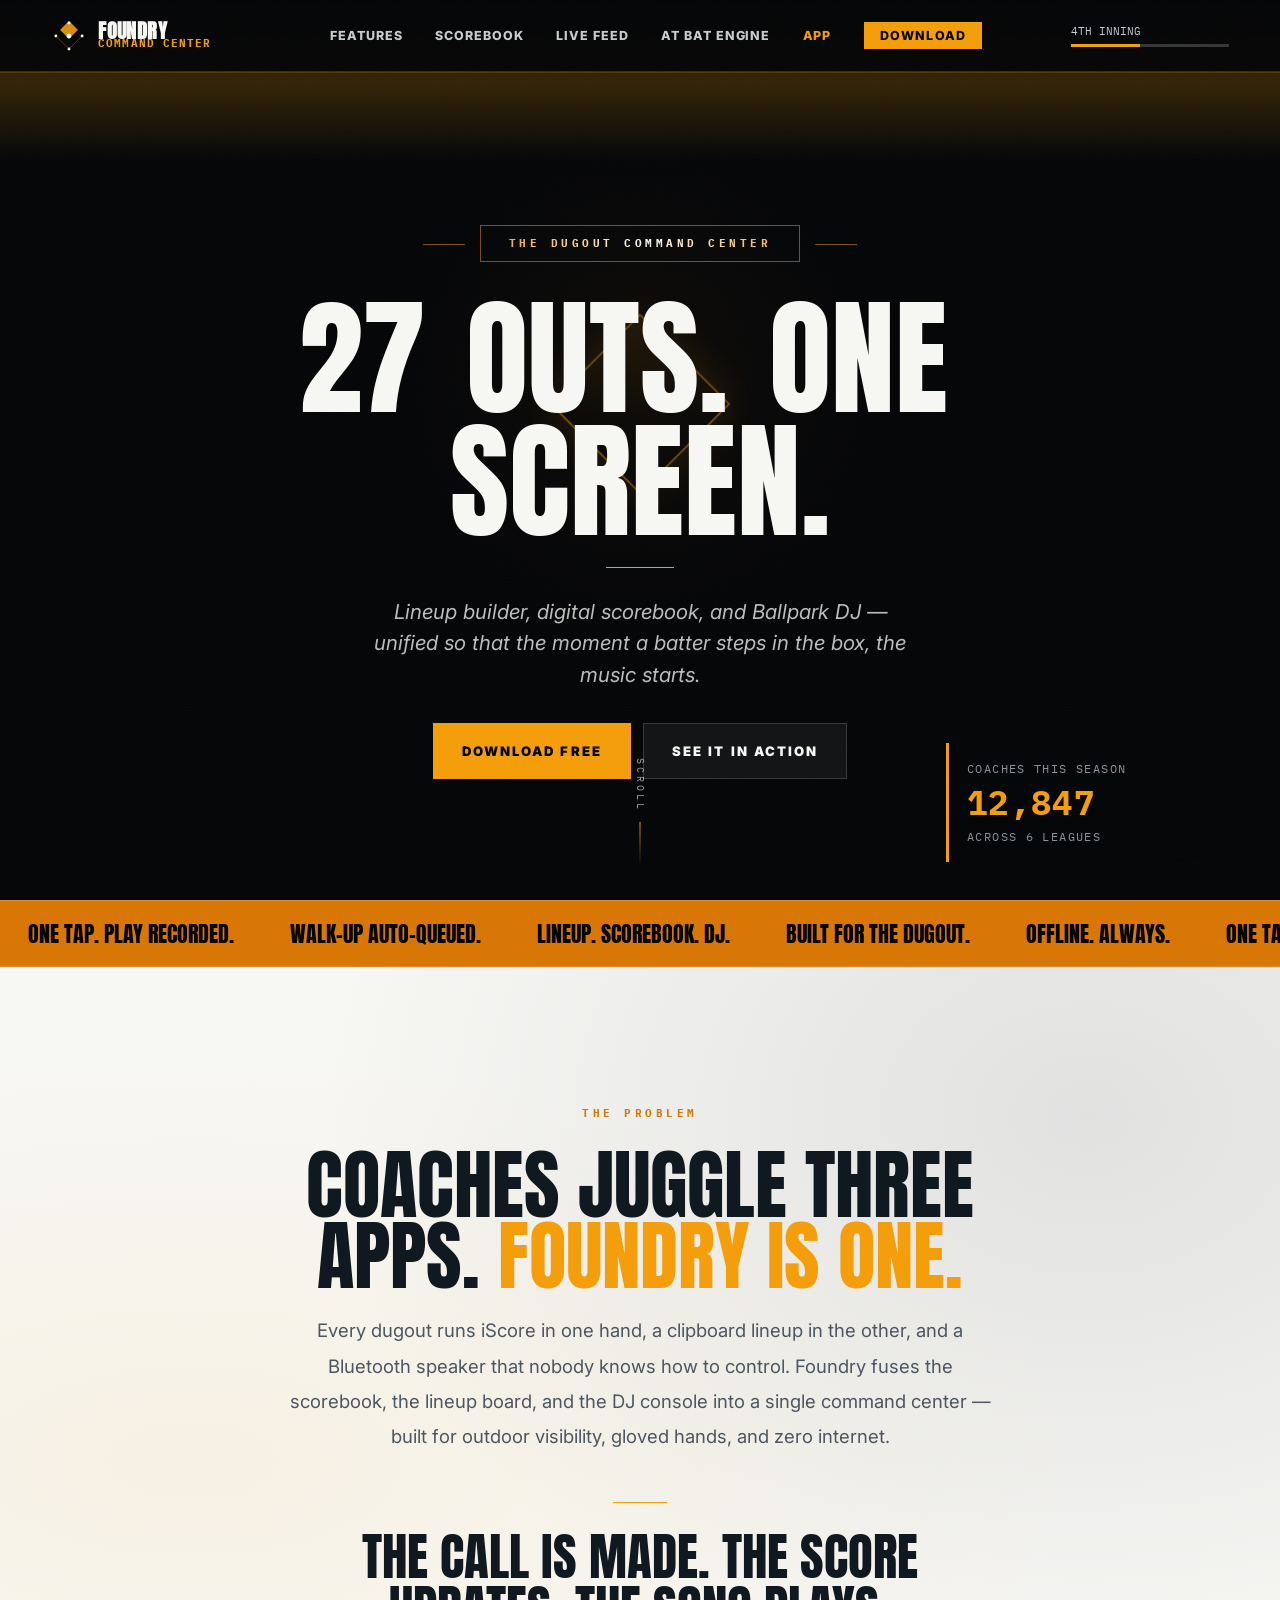
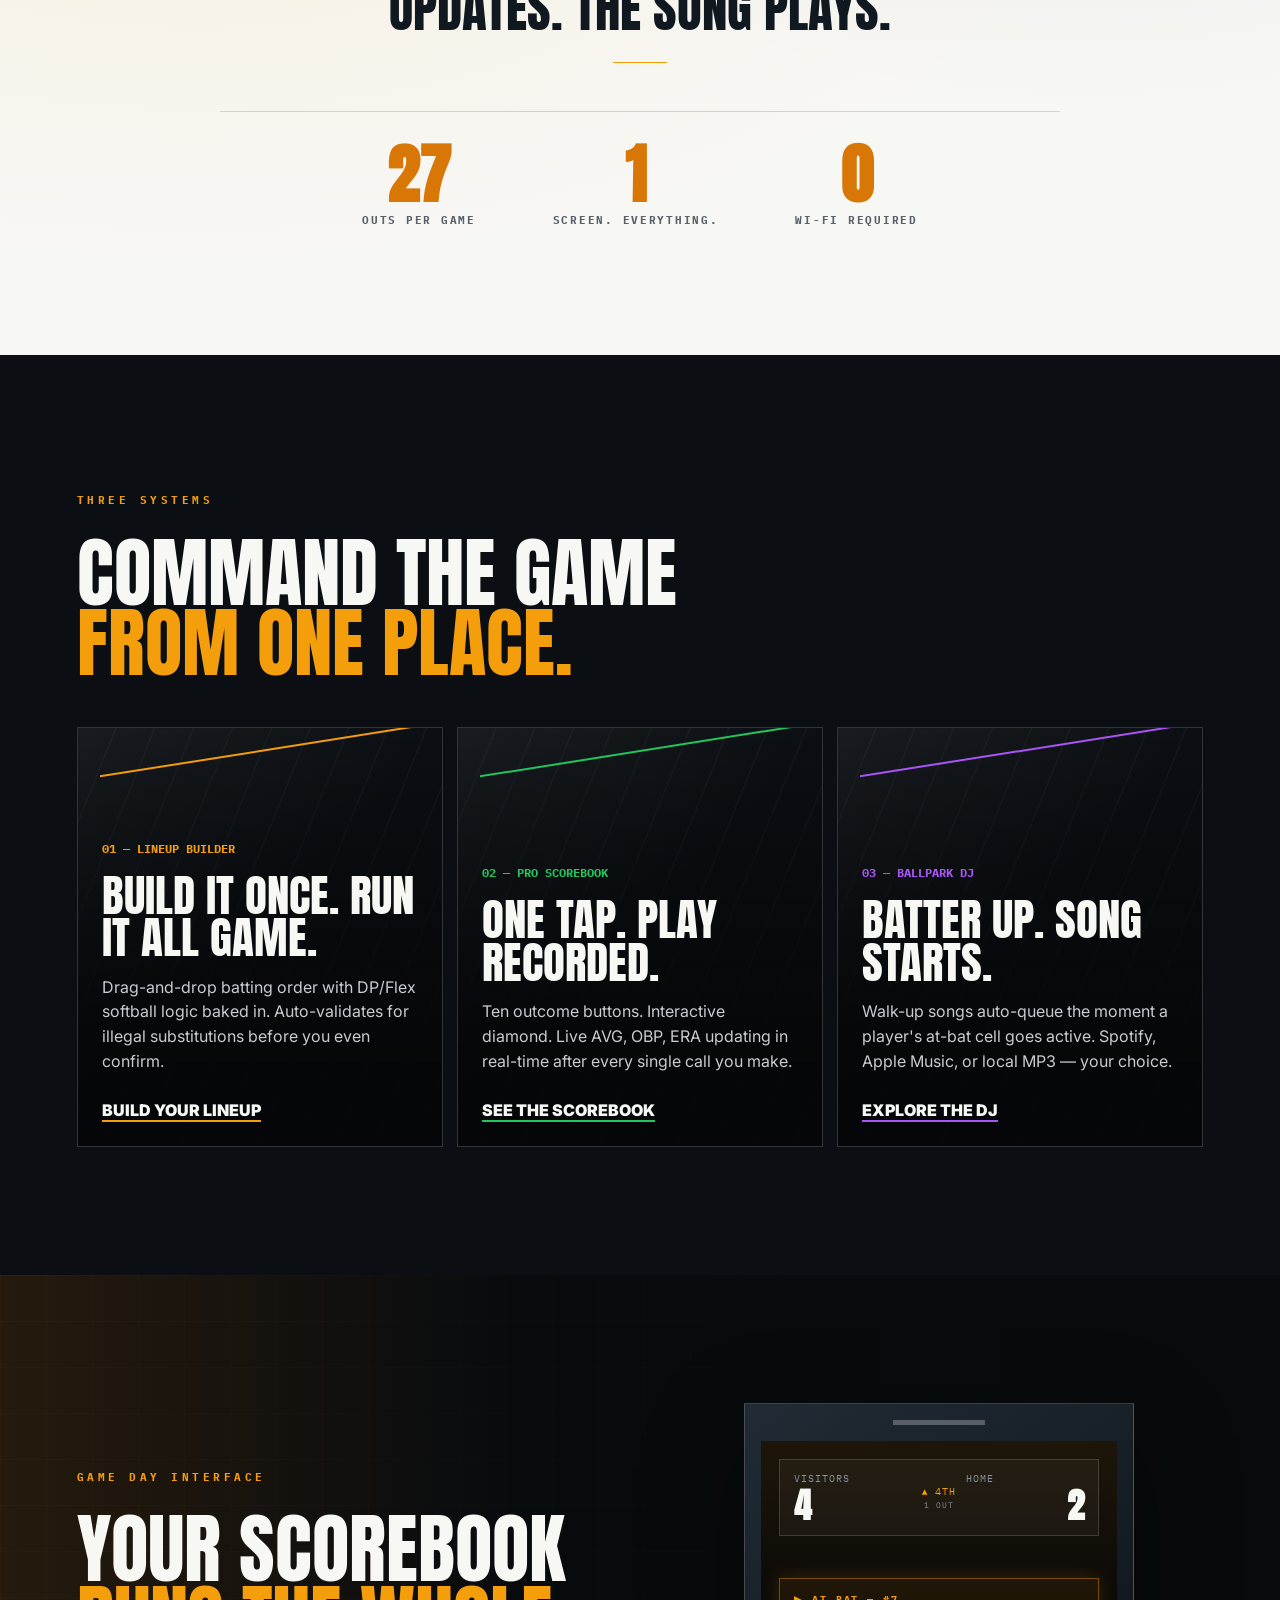
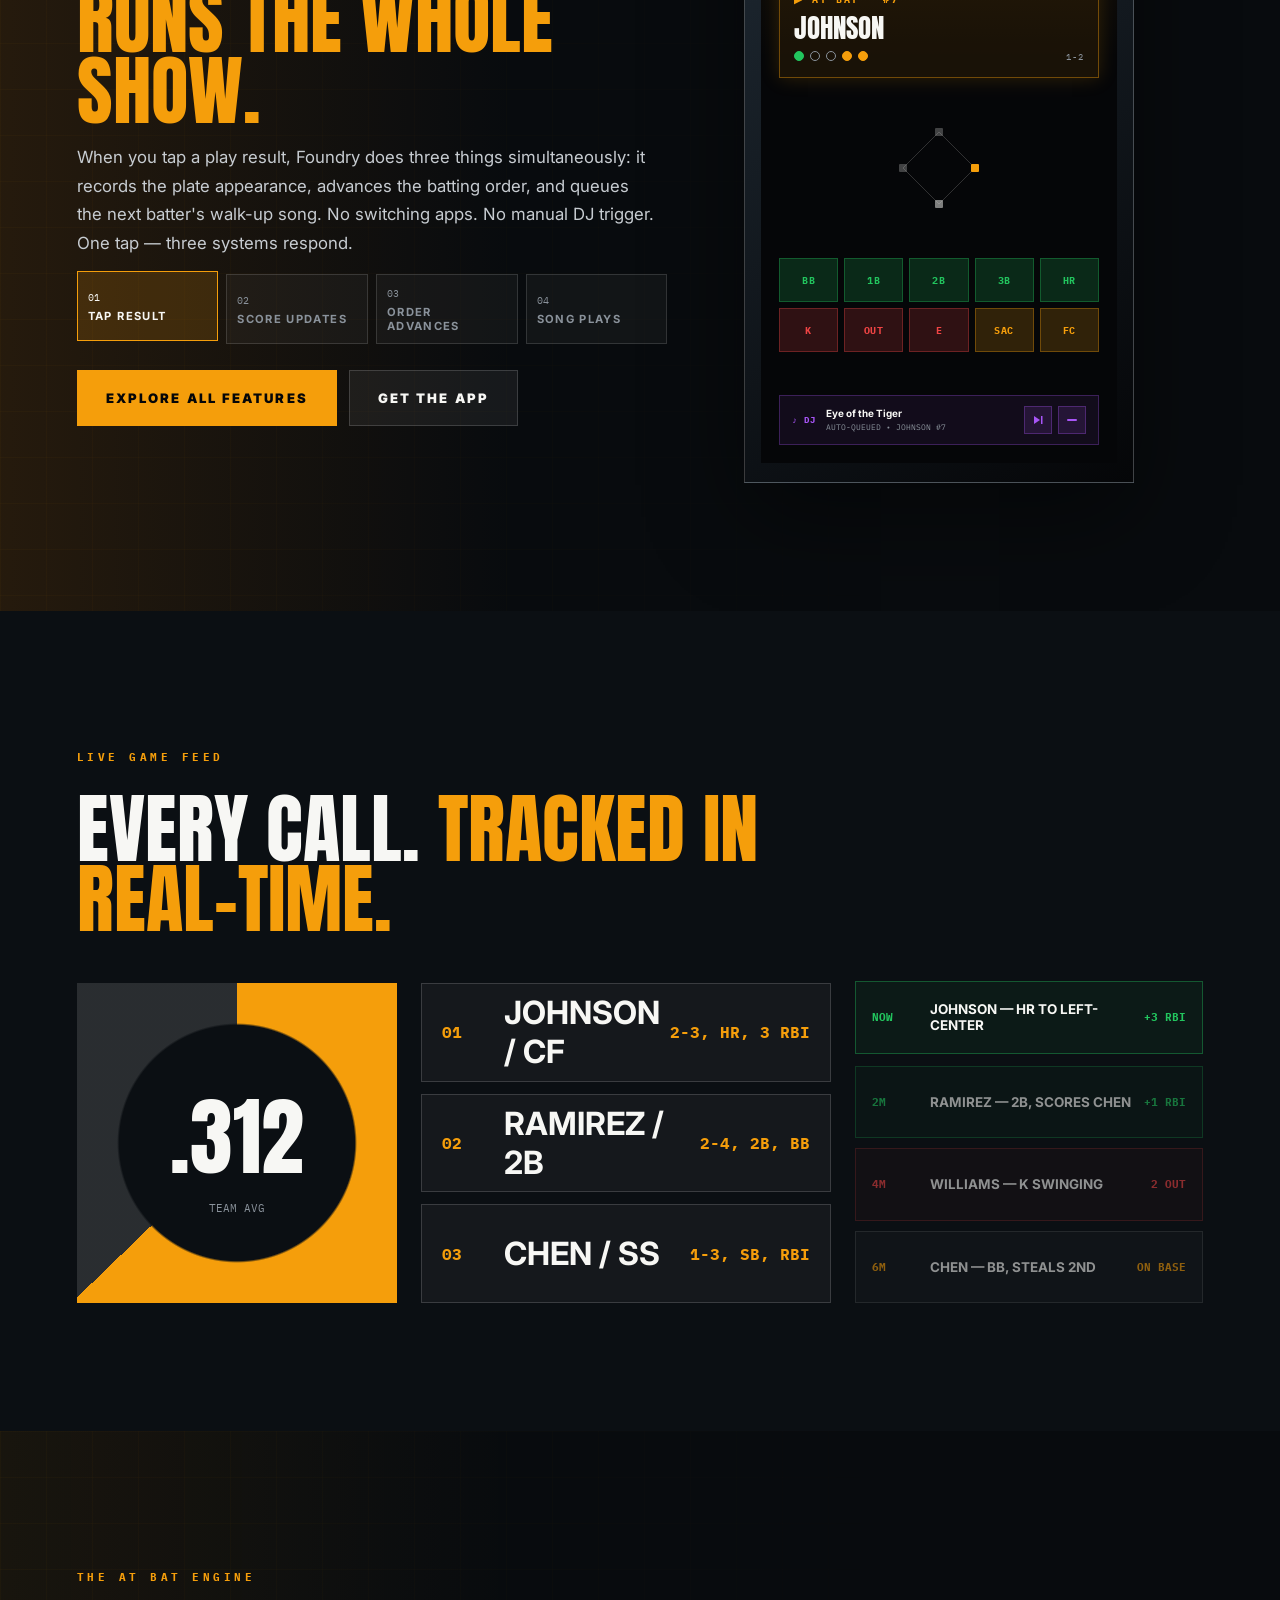
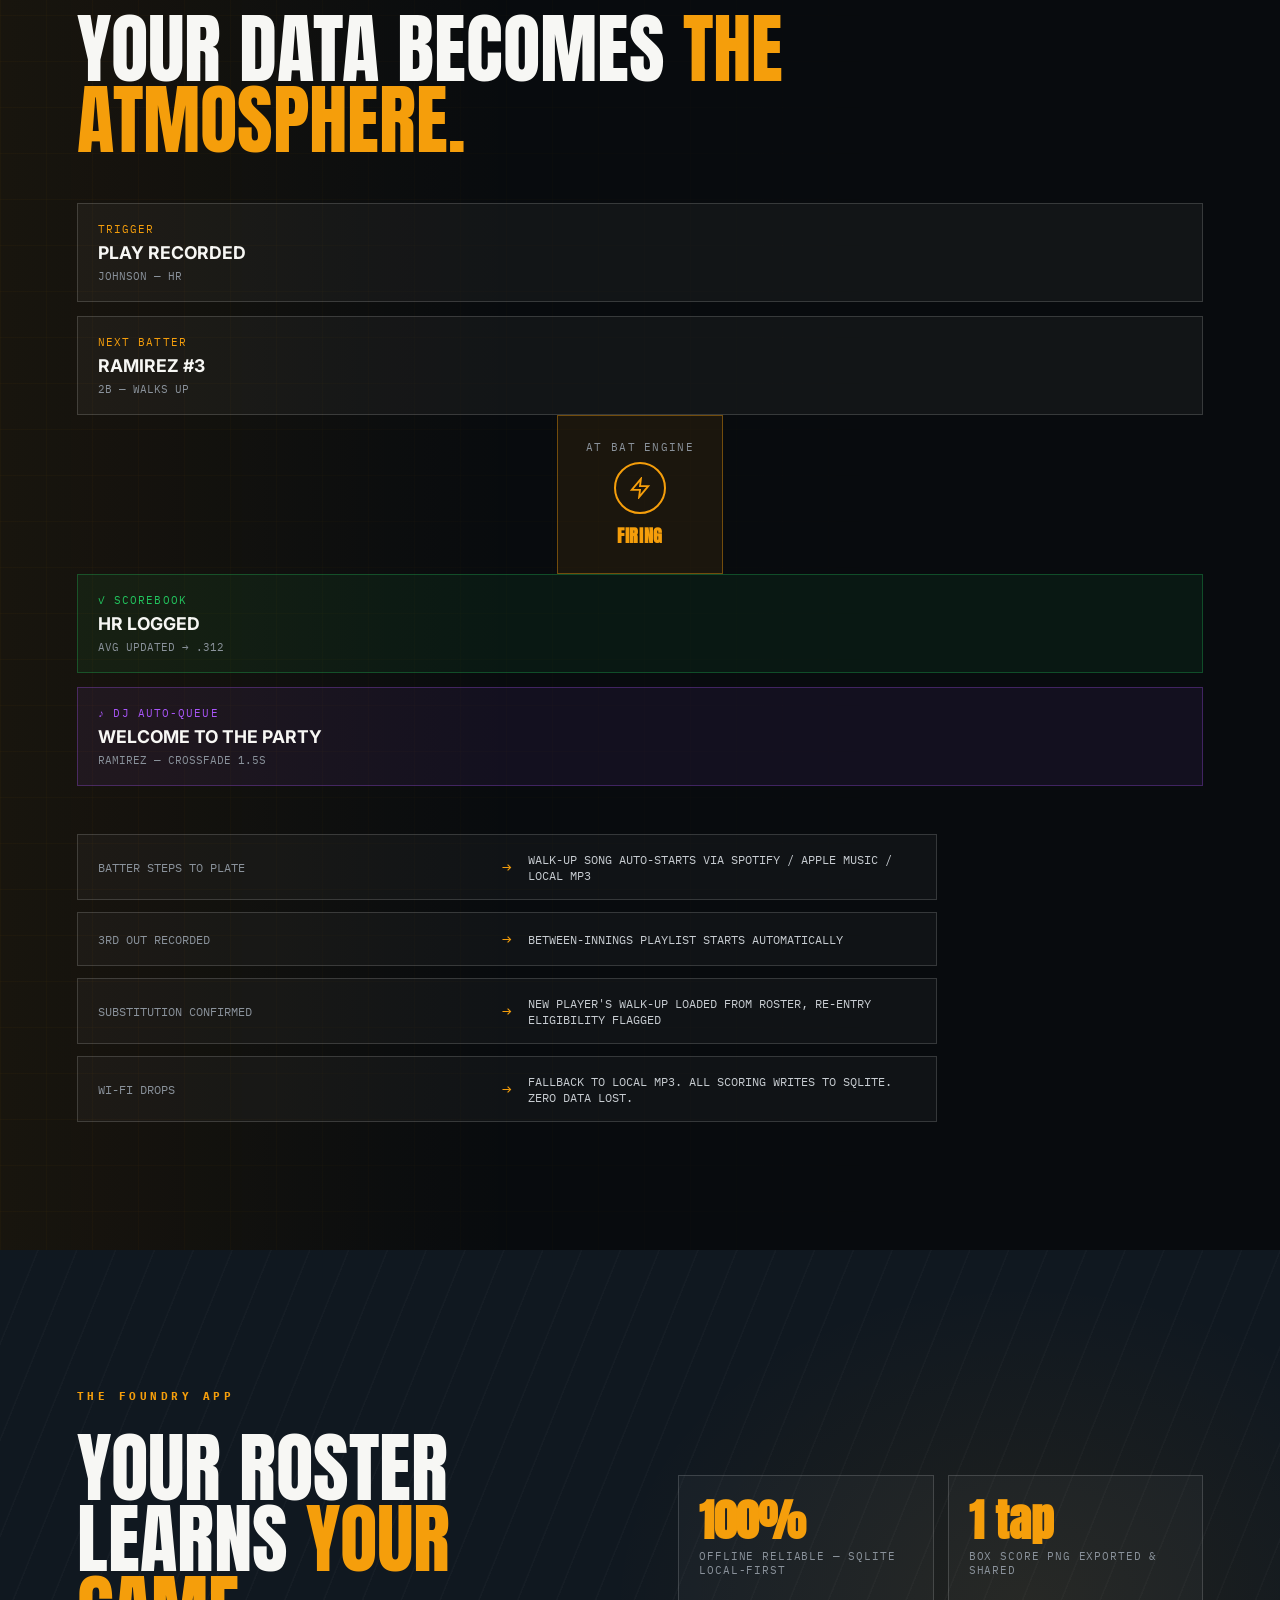
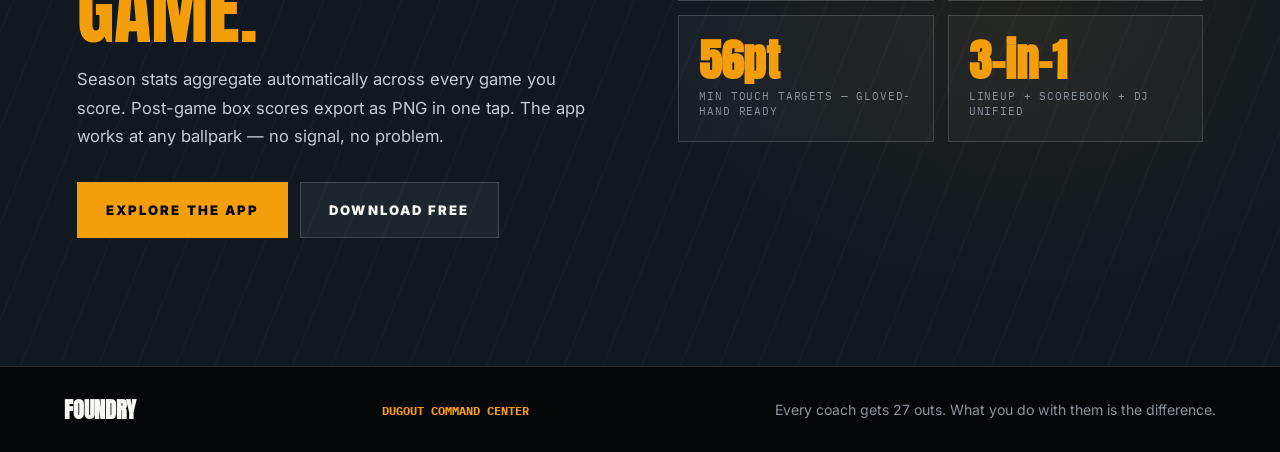
==== index.html @ b7ae8b9a "Fix batting order walk-up intros" ====
<!doctype html>
<html lang="en">
  <head>
    <meta charset="UTF-8" />
    <meta name="viewport" content="width=device-width, initial-scale=1.0" />
    <meta name="theme-color" content="#050608" />
    <meta name="description" content="Foundry — the all-in-one dugout command center for baseball and softball. Lineup builder, digital scorebook, and Ballpark DJ in a single unified app." />
    <title>Foundry — The Dugout Command Center</title>
    <link rel="preconnect" href="https://fonts.googleapis.com" />
    <link rel="preconnect" href="https://fonts.gstatic.com" crossorigin />
    <link
      href="https://fonts.googleapis.com/css2?family=Anton&family=IBM+Plex+Mono:wght@400;500;700&family=Inter:wght@400;500;600;700;800&display=swap"
      rel="stylesheet"
    />
    <link rel="stylesheet" href="styles.css" />
  </head>
  <body>

    <header class="site-header" id="siteHeader">
      <a class="brand" href="#top" aria-label="Foundry home">
        <span class="brand-mark" aria-hidden="true">
          <!-- Baseball diamond logo mark -->
          <svg viewBox="0 0 44 44" fill="none" xmlns="http://www.w3.org/2000/svg" aria-hidden="true">
            <rect x="22" y="4"  width="15" height="15" rx="1" transform="rotate(45 22 4)"  fill="#f59e0b" opacity="0.9"/>
            <rect x="22" y="4"  width="15" height="15" rx="1" transform="rotate(45 22 4)"  fill="none" stroke="#f59e0b" stroke-width="1" opacity="0.4"/>
            <circle cx="22" cy="22" r="3" fill="#f7f7f4"/>
            <!-- Base dots -->
            <circle cx="22" cy="6"  r="1.8" fill="#f7f7f4"/>
            <circle cx="38" cy="22" r="1.8" fill="#f7f7f4"/>
            <circle cx="22" cy="38" r="1.8" fill="#f7f7f4"/>
            <circle cx="6"  cy="22" r="1.8" fill="#f7f7f4"/>
            <!-- Foul lines -->
            <line x1="22" y1="38" x2="6"  y2="22" stroke="#f59e0b" stroke-width="0.8" opacity="0.5"/>
            <line x1="22" y1="38" x2="38" y2="22" stroke="#f59e0b" stroke-width="0.8" opacity="0.5"/>
          </svg>
        </span>
        <span class="brand-word">
          <strong>Foundry</strong>
          <span>Command Center</span>
        </span>
      </a>

      <nav class="main-nav" aria-label="Primary navigation">
        <a href="#pillars">Features</a>
        <a href="#command">Scorebook</a>
        <a href="#community">Live Feed</a>
        <a href="#engine">At Bat Engine</a>
        <a href="app.html" class="nav-app-link">App</a>
        <a href="app.html#download" class="nav-cta-link">Download</a>
      </nav>

      <div class="header-actions">
        <div class="game-meter" aria-label="Season progress">
          <span id="gamePhase">PRE-SEASON</span>
          <div class="meter-track"><span id="gameProgress"></span></div>
        </div>
      </div>
    </header>

    <main id="top">

      <!-- ═══ HERO ═══ -->
      <section class="hero" aria-labelledby="hero-title">
        <div class="hero-media" aria-hidden="true">
          <video class="hero-video" autoplay muted loop playsinline preload="auto">
            <source src="pictures/Baseball.mp4" type="video/mp4">
          </video>
          <div class="hero-video-overlay"></div>
          <div class="film-grain"></div>
          <div class="scan-line"></div>
          <div class="hero-diamond"></div>
        </div>

        <div class="hero-content">
          <p class="hero-badge shiny-text">The Dugout Command Center</p>
          <div class="hero-heading-row">
            <h1 id="hero-title" data-split-text>27 Outs. One Screen.</h1>
          </div>
          <div class="hero-divider"></div>
          <p class="hero-copy">
            Lineup builder, digital scorebook, and Ballpark DJ — unified so that the moment a batter steps in the box, the music starts.
          </p>
          <div class="hero-actions">
            <a class="button primary border-glow" href="app.html#download">Download Free</a>
            <a class="button secondary border-glow" href="#command">See It in Action</a>
          </div>
        </div>

        <aside class="stat-panel" aria-label="App stats">
          <span class="panel-label">Coaches This Season</span>
          <strong id="coachCount">12,847</strong>
          <span>across 6 leagues</span>
        </aside>

        <a class="hero-scroll" href="#philosophy" aria-label="Scroll to learn more">
          <span>Scroll</span>
        </a>
      </section>

      <!-- ═══ TICKER ═══ -->
      <section class="ticker" aria-label="Brand statements" aria-hidden="true">
        <div>
          <span>One Tap. Play Recorded.</span>
          <span>Walk-Up Auto-Queued.</span>
          <span>Lineup. Scorebook. DJ.</span>
          <span>Built for the Dugout.</span>
          <span>Offline. Always.</span>
          <span>One Tap. Play Recorded.</span>
          <span>Walk-Up Auto-Queued.</span>
          <span>Lineup. Scorebook. DJ.</span>
          <span>Built for the Dugout.</span>
          <span>Offline. Always.</span>
        </div>
      </section>

      <!-- ═══ PHILOSOPHY ═══ -->
      <section id="philosophy" class="philosophy-section section" aria-labelledby="philosophy-title">
        <div class="about-inner reveal">
          <p class="section-label">The Problem</p>
          <h2 id="philosophy-title" class="section-title">Coaches juggle three apps. <em>Foundry is one.</em></h2>
          <p class="about-lead">
            Every dugout runs iScore in one hand, a clipboard lineup in the other, and a Bluetooth speaker that nobody knows how to control. Foundry fuses the scorebook, the lineup board, and the DJ console into a single command center — built for outdoor visibility, gloved hands, and zero internet.
          </p>
          <p class="about-quote">The call is made. The score updates. The song plays.</p>
          <div class="about-stats" aria-label="Foundry in numbers">
            <div>
              <strong class="about-stat-num" data-count-up="27">0</strong>
              <span class="about-stat-label">Outs Per Game</span>
            </div>
            <div>
              <strong class="about-stat-num" data-count-up="1">0</strong>
              <span class="about-stat-label">Screen. Everything.</span>
            </div>
            <div>
              <strong class="about-stat-num" data-count-up="0">0</strong>
              <span class="about-stat-label">Wi-Fi Required</span>
            </div>
          </div>
        </div>
      </section>

      <!-- ═══ THREE PILLARS ═══ -->
      <section id="pillars" class="pillars-section section">
        <div class="section-heading reveal">
          <p class="section-label">Three Systems</p>
          <h2 class="section-title">Command the game <em>from one place.</em></h2>
        </div>

        <div class="phase-grid magic-bento">

          <article class="phase-card lineup reveal border-glow">
            <span class="phase-day">01 — Lineup Builder</span>
            <h3>Build it once. Run it all game.</h3>
            <p>Drag-and-drop batting order with DP/Flex softball logic baked in. Auto-validates for illegal substitutions before you even confirm.</p>
            <a href="app.html#lineup">Build Your Lineup</a>
          </article>

          <article class="phase-card scorebook reveal reveal-delay-1 border-glow">
            <span class="phase-day">02 — Pro Scorebook</span>
            <h3>One tap. Play recorded.</h3>
            <p>Ten outcome buttons. Interactive diamond. Live AVG, OBP, ERA updating in real-time after every single call you make.</p>
            <a href="app.html#scorebook">See the Scorebook</a>
          </article>

          <article class="phase-card dj reveal reveal-delay-2 border-glow">
            <span class="phase-day">03 — Ballpark DJ</span>
            <h3>Batter up. Song starts.</h3>
            <p>Walk-up songs auto-queue the moment a player's at-bat cell goes active. Spotify, Apple Music, or local MP3 — your choice.</p>
            <a href="app.html#dj">Explore the DJ</a>
          </article>

        </div>
      </section>

      <!-- ═══ COMMAND CENTER (phone mockup) ═══ -->
      <section id="command" class="command-section section grid-scan" aria-labelledby="command-title">
        <div class="command-copy reveal">
          <p class="section-label">Game Day Interface</p>
          <h2 id="command-title" class="section-title">Your scorebook <em>runs the whole show.</em></h2>
          <p>
            When you tap a play result, Foundry does three things simultaneously: it records the plate appearance, advances the batting order, and queues the next batter's walk-up song. No switching apps. No manual DJ trigger. One tap — three systems respond.
          </p>
          <div class="flow-stepper" aria-label="At Bat event flow">
            <div class="step active">
              <span>01</span>
              <strong>Tap Result</strong>
            </div>
            <div class="step">
              <span>02</span>
              <strong>Score Updates</strong>
            </div>
            <div class="step">
              <span>03</span>
              <strong>Order Advances</strong>
            </div>
            <div class="step">
              <span>04</span>
              <strong>Song Plays</strong>
            </div>
          </div>
          <div class="command-actions">
            <a class="button primary border-glow" href="app.html">Explore All Features</a>
            <a class="button secondary border-glow" href="app.html#download">Get the App</a>
          </div>
        </div>

        <div class="lab-experience reveal reveal-delay-1">
          <!-- Phone shell mimicking Elevation 168's phone mockup -->
          <div class="phone-shell border-glow" aria-label="Foundry game day interface preview" role="img">
            <div class="phone-top"></div>
            <div class="game-screen">

              <!-- Score header -->
              <div class="score-header">
                <div class="score-team">
                  <span>Visitors</span>
                  <strong>4</strong>
                </div>
                <div class="score-inning">
                  <div>▲ 4th</div>
                  <div style="font-size:0.5rem;margin-top:2px;color:var(--steel)">1 OUT</div>
                </div>
                <div class="score-team home">
                  <span>Home</span>
                  <strong>2</strong>
                </div>
              </div>

              <!-- At Bat card -->
              <div class="at-bat-card">
                <span class="at-bat-label">▶ At Bat — #7</span>
                <div class="at-bat-name">Johnson</div>
                <div class="count-row">
                  <div class="count-dot ball"></div>
                  <div class="count-dot"></div>
                  <div class="count-dot"></div>
                  <div class="count-dot strike"></div>
                  <div class="count-dot strike"></div>
                  <span class="count-label">1-2</span>
                </div>
              </div>

              <!-- Diamond graphic -->
              <div class="diamond-wrap" aria-label="Baseball diamond — runner on first">
                <svg class="diamond-svg" viewBox="0 0 80 80" fill="none" aria-hidden="true">
                  <!-- Base paths -->
                  <line x1="40" y1="4"  x2="76" y2="40" stroke="rgba(247,247,244,0.18)" stroke-width="1"/>
                  <line x1="76" y1="40" x2="40" y2="76" stroke="rgba(247,247,244,0.18)" stroke-width="1"/>
                  <line x1="40" y1="76" x2="4"  y2="40" stroke="rgba(247,247,244,0.18)" stroke-width="1"/>
                  <line x1="4"  y1="40" x2="40" y2="4"  stroke="rgba(247,247,244,0.18)" stroke-width="1"/>
                  <!-- Bases: home, 1B, 2B, 3B -->
                  <rect x="36" y="72" width="8" height="8" rx="1" fill="rgba(247,247,244,0.5)"/>
                  <!-- 1B — occupied (amber = runner) -->
                  <rect x="72" y="36" width="8" height="8" rx="1" fill="#f59e0b"/>
                  <!-- 2B -->
                  <rect x="36" y="0"  width="8" height="8" rx="1" fill="rgba(247,247,244,0.25)"/>
                  <!-- 3B -->
                  <rect x="0"  y="36" width="8" height="8" rx="1" fill="rgba(247,247,244,0.25)"/>
                  <!-- Runner dot on 1B -->
                  <circle cx="76" cy="40" r="3.5" fill="#f59e0b" opacity="0.9">
                    <animate attributeName="opacity" values="1;0.5;1" dur="2s" repeatCount="indefinite"/>
                  </circle>
                </svg>
              </div>

              <!-- Outcome buttons -->
              <div class="outcome-grid" role="group" aria-label="Plate appearance outcomes">
                <button class="out-btn hit" type="button">BB</button>
                <button class="out-btn hit" type="button">1B</button>
                <button class="out-btn hit" type="button">2B</button>
                <button class="out-btn hit" type="button">3B</button>
                <button class="out-btn hit" type="button">HR</button>
                <button class="out-btn out" type="button">K</button>
                <button class="out-btn out" type="button">OUT</button>
                <button class="out-btn out" type="button">E</button>
                <button class="out-btn walk" type="button">SAC</button>
                <button class="out-btn walk" type="button">FC</button>
              </div>

              <!-- Mini DJ strip -->
              <div class="dj-strip" aria-label="Now playing — walk-up song">
                <span class="dj-label">♪ DJ</span>
                <div class="dj-song">
                  <strong>Eye of the Tiger</strong>
                  <small>Auto-queued • Johnson #7</small>
                </div>
                <div class="dj-controls">
                  <button class="dj-btn" type="button" aria-label="Skip">
                    <svg viewBox="0 0 12 12" xmlns="http://www.w3.org/2000/svg">
                      <path d="M2 2l6 4-6 4V2zm7 0h1.5v8H9V2z"/>
                    </svg>
                  </button>
                  <button class="dj-btn" type="button" aria-label="Fade out">
                    <svg viewBox="0 0 12 12" xmlns="http://www.w3.org/2000/svg">
                      <rect x="1" y="5" width="10" height="2" rx="1"/>
                    </svg>
                  </button>
                </div>
              </div>

            </div><!-- /game-screen -->
          </div><!-- /phone-shell -->
        </div>
      </section>

      <!-- ═══ COMMUNITY / LIVE GAME FEED ═══ -->
      <section id="community" class="community-section section" aria-labelledby="community-title">
        <div class="section-heading reveal">
          <p class="section-label">Live Game Feed</p>
          <h2 id="community-title" class="section-title">Every call. <em>Tracked in real-time.</em></h2>
        </div>

        <div class="leaderboard reveal reveal-delay-1">
          <!-- Scoring dial — replaces "74% weekly mastery" -->
          <div class="dial" aria-label="Team batting average this game">
            <span>.312</span>
            <small>team AVG</small>
          </div>

          <div class="rank-list" aria-label="Top performers this game">
            <div class="rank-row">
              <span>01</span>
              <strong>JOHNSON / CF</strong>
              <em>2-3, HR, 3 RBI</em>
            </div>
            <div class="rank-row">
              <span>02</span>
              <strong>RAMIREZ / 2B</strong>
              <em>2-4, 2B, BB</em>
            </div>
            <div class="rank-row">
              <span>03</span>
              <strong>CHEN / SS</strong>
              <em>1-3, SB, RBI</em>
            </div>
          </div>

          <div class="activity-feed" aria-label="Live play-by-play">
            <div class="feed-item is-active hit-event">
              <span>NOW</span>
              <strong>Johnson — HR to left-center</strong>
              <em>+3 RBI</em>
            </div>
            <div class="feed-item hit-event">
              <span>2M</span>
              <strong>Ramirez — 2B, scores Chen</strong>
              <em>+1 RBI</em>
            </div>
            <div class="feed-item out-event">
              <span>4M</span>
              <strong>Williams — K swinging</strong>
              <em>2 OUT</em>
            </div>
            <div class="feed-item">
              <span>6M</span>
              <strong>Chen — BB, steals 2nd</strong>
              <em>on base</em>
            </div>
          </div>
        </div>
      </section>

      <!-- ═══ AT BAT ENGINE ═══ -->
      <section id="engine" class="section grid-scan" style="background:linear-gradient(90deg, rgba(245,158,11,0.07), transparent 40%), #080b0e;" aria-labelledby="engine-title">
        <div class="section-heading reveal">
          <p class="section-label">The At Bat Engine</p>
          <h2 id="engine-title" class="section-title">Your data becomes <em>the atmosphere.</em></h2>
        </div>

        <div class="sync-flow reveal reveal-delay-1" role="img" aria-label="At Bat Engine flow: scorebook tap triggers lineup advance and DJ queue simultaneously">
          <div class="sync-inputs" style="display:grid;gap:14px;" aria-label="Trigger inputs">
            <div style="padding:18px 20px;border:1px solid var(--line);background:rgba(247,247,244,0.04);display:grid;gap:6px;" class="border-glow">
              <span style="color:var(--hot-amber);font-family:'IBM Plex Mono',monospace;font-size:0.68rem;text-transform:uppercase;letter-spacing:.1em;">Trigger</span>
              <strong style="font-size:1.1rem;text-transform:uppercase;">Play Recorded</strong>
              <small style="color:var(--steel);font-family:'IBM Plex Mono',monospace;font-size:0.68rem;text-transform:uppercase;">Johnson — HR</small>
            </div>
            <div style="padding:18px 20px;border:1px solid var(--line);background:rgba(247,247,244,0.04);display:grid;gap:6px;" class="border-glow">
              <span style="color:var(--hot-amber);font-family:'IBM Plex Mono',monospace;font-size:0.68rem;text-transform:uppercase;letter-spacing:.1em;">Next Batter</span>
              <strong style="font-size:1.1rem;text-transform:uppercase;">Ramirez #3</strong>
              <small style="color:var(--steel);font-family:'IBM Plex Mono',monospace;font-size:0.68rem;text-transform:uppercase;">2B — Walks Up</small>
            </div>
          </div>

          <div style="display:grid;place-items:center;gap:12px;" aria-hidden="true">
            <div style="padding:24px 28px;border:1px solid rgba(245,158,11,0.4);background:rgba(245,158,11,0.08);text-align:center;" class="border-glow">
              <span style="color:var(--steel);font-family:'IBM Plex Mono',monospace;font-size:0.68rem;text-transform:uppercase;display:block;margin-bottom:8px;letter-spacing:.12em;">At Bat Engine</span>
              <div style="width:52px;height:52px;border-radius:50%;border:2px solid var(--hot-amber);display:grid;place-items:center;margin:0 auto 8px;animation:atBatPulse 2s ease-in-out infinite;">
                <svg width="22" height="22" viewBox="0 0 24 24" fill="none" stroke="#f59e0b" stroke-width="2" aria-hidden="true">
                  <polygon points="13 2 3 14 12 14 11 22 21 10 12 10 13 2"/>
                </svg>
              </div>
              <strong style="font-family:Anton,sans-serif;font-size:1.1rem;color:var(--hot-amber);letter-spacing:.04em;">FIRING</strong>
            </div>
          </div>

          <div style="display:grid;gap:14px;" aria-label="Simultaneous outputs">
            <div style="padding:18px 20px;border:1px solid rgba(34,197,94,0.3);background:rgba(34,197,94,0.07);display:grid;gap:6px;" class="border-glow">
              <span style="color:var(--hot-green);font-family:'IBM Plex Mono',monospace;font-size:0.68rem;text-transform:uppercase;letter-spacing:.1em;">✓ Scorebook</span>
              <strong style="font-size:1.1rem;text-transform:uppercase;">HR Logged</strong>
              <small style="color:var(--steel);font-family:'IBM Plex Mono',monospace;font-size:0.68rem;text-transform:uppercase;">AVG updated → .312</small>
            </div>
            <div style="padding:18px 20px;border:1px solid rgba(168,85,247,0.3);background:rgba(168,85,247,0.07);display:grid;gap:6px;" class="border-glow">
              <span style="color:var(--hot-purple);font-family:'IBM Plex Mono',monospace;font-size:0.68rem;text-transform:uppercase;letter-spacing:.1em;">♪ DJ Auto-Queue</span>
              <strong style="font-size:1.1rem;text-transform:uppercase;">Welcome to the Party</strong>
              <small style="color:var(--steel);font-family:'IBM Plex Mono',monospace;font-size:0.68rem;text-transform:uppercase;">Ramirez — crossfade 1.5s</small>
            </div>
          </div>
        </div>

        <div class="reveal reveal-delay-2" style="margin-top:48px;">
          <div style="display:grid;gap:12px;max-width:860px;">
            <div style="display:grid;grid-template-columns:1fr auto 1fr;gap:16px;align-items:center;padding:16px 20px;border:1px solid var(--line);background:rgba(247,247,244,0.03);">
              <span style="font-family:'IBM Plex Mono',monospace;font-size:0.78rem;color:var(--steel);text-transform:uppercase;">Batter steps to plate</span>
              <span style="color:var(--hot-amber);font-family:'IBM Plex Mono',monospace;">→</span>
              <span style="font-family:'IBM Plex Mono',monospace;font-size:0.78rem;color:var(--muted);text-transform:uppercase;">Walk-up song auto-starts via Spotify / Apple Music / local MP3</span>
            </div>
            <div style="display:grid;grid-template-columns:1fr auto 1fr;gap:16px;align-items:center;padding:16px 20px;border:1px solid var(--line);background:rgba(247,247,244,0.03);">
              <span style="font-family:'IBM Plex Mono',monospace;font-size:0.78rem;color:var(--steel);text-transform:uppercase;">3rd out recorded</span>
              <span style="color:var(--hot-amber);font-family:'IBM Plex Mono',monospace;">→</span>
              <span style="font-family:'IBM Plex Mono',monospace;font-size:0.78rem;color:var(--muted);text-transform:uppercase;">Between-innings playlist starts automatically</span>
            </div>
            <div style="display:grid;grid-template-columns:1fr auto 1fr;gap:16px;align-items:center;padding:16px 20px;border:1px solid var(--line);background:rgba(247,247,244,0.03);">
              <span style="font-family:'IBM Plex Mono',monospace;font-size:0.78rem;color:var(--steel);text-transform:uppercase;">Substitution confirmed</span>
              <span style="color:var(--hot-amber);font-family:'IBM Plex Mono',monospace;">→</span>
              <span style="font-family:'IBM Plex Mono',monospace;font-size:0.78rem;color:var(--muted);text-transform:uppercase;">New player's walk-up loaded from roster, re-entry eligibility flagged</span>
            </div>
            <div style="display:grid;grid-template-columns:1fr auto 1fr;gap:16px;align-items:center;padding:16px 20px;border:1px solid var(--line);background:rgba(247,247,244,0.03);">
              <span style="font-family:'IBM Plex Mono',monospace;font-size:0.78rem;color:var(--steel);text-transform:uppercase;">Wi-Fi drops</span>
              <span style="color:var(--hot-amber);font-family:'IBM Plex Mono',monospace;">→</span>
              <span style="font-family:'IBM Plex Mono',monospace;font-size:0.78rem;color:var(--muted);text-transform:uppercase;">Fallback to local MP3. All scoring writes to SQLite. Zero data lost.</span>
            </div>
          </div>
        </div>
      </section>

      <!-- ═══ APP TEASER ═══ -->
      <section class="app-teaser-section section" aria-labelledby="appTeaserTitle">
        <div class="app-teaser-inner reveal">
          <div class="app-teaser-copy">
            <p class="section-label">The Foundry App</p>
            <h2 id="appTeaserTitle" class="section-title">Your roster learns <em>your game.</em></h2>
            <p class="app-teaser-body">
              Season stats aggregate automatically across every game you score. Post-game box scores export as PNG in one tap. The app works at any ballpark — no signal, no problem.
            </p>
            <div class="app-teaser-buttons">
              <a href="app.html" class="button primary border-glow">Explore the App</a>
              <a href="app.html#download" class="button secondary border-glow">Download Free</a>
            </div>
          </div>

          <div class="app-teaser-stats" aria-label="App highlights">
            <div class="ats-item border-glow">
              <strong>100%</strong>
              <span>Offline reliable — SQLite local-first</span>
            </div>
            <div class="ats-item border-glow">
              <strong>1&nbsp;tap</strong>
              <span>Box score PNG exported &amp; shared</span>
            </div>
            <div class="ats-item border-glow">
              <strong>56pt</strong>
              <span>Min touch targets — gloved-hand ready</span>
            </div>
            <div class="ats-item border-glow">
              <strong>3-in-1</strong>
              <span>Lineup + Scorebook + DJ unified</span>
            </div>
          </div>
        </div>
      </section>

    </main>

    <footer class="site-footer">
      <strong>Foundry</strong>
      <span class="footer-accent">Dugout Command Center</span>
      <p>Every coach gets 27 outs. What you do with them is the difference.</p>
    </footer>

    <script src="script.js?v=48"></script>
  </body>
</html>
---- styles.css ----
/* ═══════════════════════════════════════════════════════
   Foundry — Base Design System
   Inspired by the Elevation 168 design language.
   Primary accent: amber (dugout/stadium) replacing crimson.
═══════════════════════════════════════════════════════ */

:root {
  --black:      #050608;
  --ink:        #101820;
  --slate:      #1e2933;
  --steel:      #8a929b;
  --white:      #f7f7f4;
  --muted:      #c7ccd1;
  --amber:      #d97706;
  --hot-amber:  #f59e0b;
  --green:      #16a34a;
  --hot-green:  #22c55e;
  --red:        #991b1b;
  --hot-red:    #ef4444;
  --purple:     #7c3aed;
  --hot-purple: #a855f7;
  --line:       rgba(247, 247, 244, 0.16);
  --header-height: 78px;
  color-scheme: dark;
}

* { box-sizing: border-box; }

html { scroll-behavior: smooth; }

body {
  margin: 0;
  background: var(--black);
  color: var(--white);
  font-family: Inter, Arial, sans-serif;
  overflow-x: hidden;
}

body::selection {
  background: var(--hot-amber);
  color: var(--black);
}

/* Noise overlay — same technique as Elevation 168 */
body::after {
  content: "";
  position: fixed;
  inset: 0;
  z-index: 9999;
  pointer-events: none;
  opacity: 0.032;
  background-image: url("data:image/svg+xml,%3Csvg viewBox='0 0 256 256' xmlns='http://www.w3.org/2000/svg'%3E%3Cfilter id='noise'%3E%3CfeTurbulence type='fractalNoise' baseFrequency='0.82' numOctaves='4' stitchTiles='stitchTiles'/%3E%3C/filter%3E%3Crect width='100%25' height='100%25' filter='url(%23noise)' opacity='0.6'/%3E%3C/svg%3E");
  background-size: 220px;
}

a { color: inherit; text-decoration: none; }

img, video, svg { max-width: 100%; }

/* ── Typography ── */
h1, h2, h3 {
  margin: 0;
  font-family: Anton, Impact, sans-serif;
  font-weight: 400;
  letter-spacing: 0;
  text-transform: uppercase;
}

h1 {
  max-width: 860px;
  font-size: clamp(3.8rem, 10vw, 8.8rem);
  line-height: 0.9;
}

h2 {
  font-size: clamp(2.5rem, 6vw, 5.3rem);
  line-height: 0.92;
}

h3 {
  font-size: clamp(1.8rem, 3.5vw, 3.2rem);
  line-height: 0.95;
}

/* ══════════════════════════════════════
   HEADER
══════════════════════════════════════ */

.site-header {
  position: fixed;
  inset: 0 0 auto;
  z-index: 20;
  display: flex;
  align-items: center;
  justify-content: space-between;
  height: 86px;
  padding: 0 clamp(18px, 4vw, 54px);
  background: transparent;
  border-bottom: 1px solid transparent;
  backdrop-filter: blur(18px);
  transition:
    height 500ms cubic-bezier(0.4, 0, 0.2, 1),
    background 500ms cubic-bezier(0.4, 0, 0.2, 1),
    border-color 500ms cubic-bezier(0.4, 0, 0.2, 1);
}

.site-header.scrolled {
  height: 72px;
  background: rgba(5, 6, 8, 0.9);
  border-bottom-color: var(--line);
  box-shadow: 0 1px 0 rgba(245, 158, 11, 0.18);
}

.brand {
  display: inline-flex;
  align-items: center;
  gap: 11px;
  min-width: 190px;
}

.brand-mark {
  display: grid;
  width: 44px;
  height: 44px;
  place-items: center;
  transition: width 500ms cubic-bezier(0.4, 0, 0.2, 1);
}

.site-header.scrolled .brand-mark { width: 36px; }

/* Baseball diamond logo mark */
.brand-mark svg { width: 100%; height: 100%; }

.brand-word {
  display: grid;
  line-height: 0.9;
  text-transform: uppercase;
}

.brand-word strong {
  font-family: Anton, Impact, sans-serif;
  font-size: 1.22rem;
  letter-spacing: 0.02em;
}

.brand-word span {
  color: var(--hot-amber);
  font-family: "IBM Plex Mono", monospace;
  font-size: 0.68rem;
  font-weight: 700;
  letter-spacing: 0.1em;
}

.main-nav {
  display: flex;
  align-items: center;
  gap: clamp(16px, 2.6vw, 32px);
  color: var(--muted);
  font-size: 0.78rem;
  font-weight: 800;
  letter-spacing: 0.08em;
  text-transform: uppercase;
}

.main-nav a {
  position: relative;
  padding: 5px 0;
  transition: color 200ms ease;
}

.main-nav a:hover { color: var(--white); }

.main-nav a::after {
  content: "";
  position: absolute;
  left: 0;
  bottom: 0;
  width: 0;
  height: 1px;
  background: var(--hot-amber);
  transition: width 350ms cubic-bezier(0.4, 0, 0.2, 1);
}

.main-nav a:hover::after { width: 100%; }

.nav-app-link  { color: var(--hot-amber) !important; }
.nav-app-active { color: var(--hot-amber) !important; }
.nav-app-active::after { width: 100% !important; }

.nav-cta-link {
  padding: 6px 16px !important;
  background: var(--hot-amber);
  color: var(--black) !important;
  font-weight: 800;
  letter-spacing: 0.1em;
  transition: background 200ms ease;
}
.nav-cta-link:hover { background: var(--amber); color: var(--white) !important; }
.nav-cta-link::after { display: none !important; }

.header-actions {
  display: flex;
  align-items: center;
  gap: 18px;
}

/* Game phase meter — replaces week meter */
.game-meter {
  display: grid;
  width: 158px;
  gap: 6px;
  color: var(--muted);
  font-family: "IBM Plex Mono", monospace;
  font-size: 0.67rem;
  text-transform: uppercase;
}

.meter-track {
  height: 3px;
  overflow: hidden;
  background: rgba(247, 247, 244, 0.2);
}

.meter-track span {
  display: block;
  width: 0%;
  height: 100%;
  background: var(--hot-amber);
  transition: width 800ms ease;
}

.icon-button {
  display: grid;
  width: 42px;
  height: 42px;
  place-items: center;
  border: 1px solid var(--line);
  background: rgba(247, 247, 244, 0.06);
}

.icon-button svg {
  width: 20px;
  height: 20px;
  fill: var(--white);
}

/* ══════════════════════════════════════
   HERO
══════════════════════════════════════ */

.hero {
  position: relative;
  display: grid;
  height: 100svh;
  min-height: 600px;
  place-items: center;
  padding: calc(var(--header-height) + 54px) clamp(20px, 5vw, 72px) 72px;
  overflow: hidden;
  isolation: isolate;
  text-align: center;
}

.hero-media {
  position: absolute;
  inset: 0;
  z-index: -2;
  background: #050608;
}

.hero-video {
  position: absolute;
  top: 50%;
  left: 50%;
  width: 100%;
  height: 100%;
  min-width: 100%;
  min-height: 100%;
  transform: translate(-50%, -50%);
  object-fit: cover;
  object-position: center center;
}

.hero-video-overlay {
  position: absolute;
  inset: 0;
  background:
    linear-gradient(180deg, rgba(5, 6, 8, 0.38) 0%, rgba(5, 6, 8, 0.92) 88%),
    radial-gradient(circle at 50% 44%, rgba(245, 158, 11, 0.10), transparent 30%);
}

/* Diamond silhouette — replaces the runner from Elevation 168 */
.hero-diamond {
  position: absolute;
  right: 50%;
  bottom: 48%;
  transform: translateX(50%) rotate(45deg);
  width: clamp(80px, 10vw, 140px);
  height: clamp(80px, 10vw, 140px);
  border: 2px solid rgba(245, 158, 11, 0.48);
  background:
    linear-gradient(135deg, rgba(245, 158, 11, 0.12), transparent 60%);
  box-shadow: 0 0 40px rgba(245, 158, 11, 0.18);
  opacity: 0.8;
  animation: diamondPulse 3s ease-in-out infinite;
  pointer-events: none;
}

.film-grain, .scan-line {
  position: absolute;
  pointer-events: none;
}

.film-grain {
  inset: 0;
  opacity: 0.15;
  background-image:
    repeating-linear-gradient(0deg, rgba(255, 255, 255, 0.04) 0 1px, transparent 1px 3px),
    repeating-linear-gradient(90deg, rgba(255, 255, 255, 0.022) 0 1px, transparent 1px 4px);
  mix-blend-mode: overlay;
}

.scan-line {
  inset: 0;
  background: linear-gradient(180deg, transparent, rgba(245, 158, 11, 0.2), transparent);
  height: 18%;
  animation: scan 7s ease-in-out infinite;
}

.hero-content {
  display: flex;
  position: relative;
  z-index: 3;
  max-width: 980px;
  flex-direction: column;
  align-items: center;
  padding-top: 44px;
}

.hero-badge, .section-label {
  display: inline-block;
  color: var(--hot-amber);
  font-family: "IBM Plex Mono", monospace;
  font-size: 0.68rem;
  font-weight: 700;
  letter-spacing: 0.32em;
  line-height: 1.4;
  text-transform: uppercase;
}

.hero-badge {
  position: relative;
  margin: 0 0 38px;
  padding: 10px 28px;
  border: 1px solid rgba(245, 158, 11, 0.5);
  background: rgba(5, 6, 8, 0.32);
}

.hero-badge::before, .hero-badge::after {
  content: "";
  position: absolute;
  top: 50%;
  width: 42px;
  height: 1px;
  background: rgba(245, 158, 11, 0.5);
}
.hero-badge::before { right: calc(100% + 16px); }
.hero-badge::after  { left:  calc(100% + 16px); }

.hero-heading-row {
  display: flex;
  align-items: center;
  justify-content: center;
  gap: clamp(18px, 3vw, 36px);
}

.hero h1 {
  max-width: 840px;
  font-size: clamp(3.8rem, 10vw, 8.8rem);
}

.hero-divider {
  width: 68px;
  height: 1px;
  margin: 28px auto;
  background: var(--hot-amber);
}

.hero-copy {
  max-width: 540px;
  margin: 0;
  color: rgba(247, 247, 244, 0.76);
  font-size: clamp(1rem, 1.7vw, 1.28rem);
  font-style: italic;
  text-align: center;
  line-height: 1.55;
}

.hero-actions {
  display: flex;
  flex-wrap: wrap;
  justify-content: center;
  gap: 12px;
  margin-top: 32px;
}

/* Game stat panel — replaces countdown */
.stat-panel {
  position: absolute;
  right: clamp(20px, 5vw, 70px);
  bottom: 38px;
  display: grid;
  min-width: 270px;
  gap: 5px;
  padding: 18px;
  border-left: 3px solid var(--hot-amber);
  background: rgba(5, 6, 8, 0.72);
  text-align: left;
}

.stat-panel strong {
  font-family: "IBM Plex Mono", monospace;
  font-size: 2.1rem;
  color: var(--hot-amber);
  letter-spacing: 0.04em;
}

.panel-label, .stat-panel span:last-child {
  color: var(--steel);
  font-family: "IBM Plex Mono", monospace;
  font-size: 0.72rem;
  text-transform: uppercase;
  letter-spacing: 0.12em;
}

.hero-scroll {
  position: absolute;
  bottom: 34px;
  left: 50%;
  display: flex;
  flex-direction: column;
  align-items: center;
  gap: 10px;
  color: rgba(247, 247, 244, 0.62);
  transform: translateX(-50%);
}

.hero-scroll span {
  font-family: "IBM Plex Mono", monospace;
  font-size: 0.62rem;
  letter-spacing: 0.3em;
  text-transform: uppercase;
  writing-mode: vertical-rl;
}

.hero-scroll::after {
  content: "";
  width: 1px;
  height: 44px;
  background: linear-gradient(to bottom, var(--hot-amber), transparent);
  animation: scrollLine 2.2s ease-in-out infinite;
}

/* ── Buttons ── */
.button {
  display: inline-flex;
  align-items: center;
  justify-content: center;
  position: relative;
  overflow: hidden;
  min-height: 56px;
  padding: 0 28px;
  border: 1px solid var(--line);
  font-size: 0.82rem;
  font-weight: 900;
  letter-spacing: 0.16em;
  text-transform: uppercase;
  transition:
    color 400ms cubic-bezier(0.4, 0, 0.2, 1),
    border-color 400ms cubic-bezier(0.4, 0, 0.2, 1),
    background 400ms cubic-bezier(0.4, 0, 0.2, 1);
  cursor: pointer;
}

.button.primary {
  background: var(--hot-amber);
  border-color: var(--hot-amber);
  color: var(--black);
}

.button.primary:hover {
  background: var(--white);
  border-color: var(--white);
  color: var(--black);
}

.button.secondary {
  background: rgba(247, 247, 244, 0.06);
  color: var(--white);
}

.button.secondary:hover {
  border-color: var(--hot-amber);
  background: rgba(245, 158, 11, 0.12);
}

/* ══════════════════════════════════════
   TICKER
══════════════════════════════════════ */

.ticker {
  overflow: hidden;
  border-block: 1px solid var(--line);
  background: var(--amber);
}

.ticker div {
  display: flex;
  width: max-content;
  animation: ticker 22s linear infinite;
}

.ticker span {
  padding: 16px 28px;
  color: var(--black);
  font-family: Anton, Impact, sans-serif;
  font-size: 1.4rem;
  text-transform: uppercase;
}

/* ══════════════════════════════════════
   SECTIONS
══════════════════════════════════════ */

.section {
  padding: clamp(76px, 10vw, 132px) clamp(20px, 6vw, 78px) !important;
}

.section-heading {
  max-width: 720px;
  margin-bottom: 48px;
}

.section-title {
  margin-top: 18px;
  color: var(--white);
}

.section-title em {
  color: var(--hot-amber);
  font-style: normal;
}

/* ── Philosophy (light section) ── */
.philosophy-section {
  position: relative;
  overflow: hidden;
  background: var(--white);
  color: var(--ink);
}

.philosophy-section::before {
  content: "";
  position: absolute;
  inset: 0;
  background:
    radial-gradient(ellipse at 15% 50%, rgba(245, 158, 11, 0.07), transparent 58%),
    radial-gradient(ellipse at 85% 15%, rgba(30, 41, 51, 0.1), transparent 50%);
  pointer-events: none;
}

.about-inner {
  position: relative;
  z-index: 1;
  display: flex;
  max-width: 840px;
  margin: 0 auto;
  flex-direction: column;
  align-items: center;
  text-align: center;
}

.philosophy-section .section-label { color: var(--amber); }
.philosophy-section .section-title { color: var(--ink); }

.about-lead {
  max-width: 710px;
  margin: 22px auto 0;
  color: #4c5660;
  font-size: clamp(1.02rem, 1.45vw, 1.18rem);
  font-weight: 400;
  line-height: 1.9;
}

.about-quote {
  max-width: 640px;
  margin: 48px auto;
  color: var(--ink);
  font-family: Anton, Impact, sans-serif;
  font-size: clamp(2rem, 4vw, 3.7rem);
  line-height: 1;
  text-transform: uppercase;
}

.about-quote::before, .about-quote::after {
  content: "";
  display: block;
  width: 54px;
  height: 1px;
  margin: 0 auto 28px;
  background: var(--hot-amber);
}
.about-quote::after { margin: 28px auto 0; }

.about-stats {
  display: flex;
  justify-content: center;
  gap: clamp(26px, 6vw, 82px);
  width: 100%;
  padding-top: 34px;
  border-top: 1px solid rgba(16, 24, 32, 0.16);
}

.about-stats div { display: grid; gap: 8px; }

.about-stat-num {
  color: var(--amber);
  font-family: Anton, Impact, sans-serif;
  font-size: clamp(2.4rem, 5vw, 4rem);
  line-height: 0.92;
}

.about-stat-label {
  color: #56616b;
  font-family: "IBM Plex Mono", monospace;
  font-size: 0.68rem;
  font-weight: 700;
  letter-spacing: 0.16em;
  text-transform: uppercase;
}

/* ── Pillars / Phase Grid ── */
.pillars-section,
.community-section {
  position: relative;
  background: #0b0f13;
}

.phase-grid, .product-grid {
  display: grid;
  grid-template-columns: repeat(3, minmax(0, 1fr));
  gap: 14px;
}

.phase-card, .product-card {
  position: relative;
  min-height: 420px;
  overflow: hidden;
  padding: 24px;
  border: 1px solid var(--line);
  background: #0b0f13;
  transition:
    transform 400ms cubic-bezier(0.4, 0, 0.2, 1),
    border-color 400ms cubic-bezier(0.4, 0, 0.2, 1),
    box-shadow 400ms cubic-bezier(0.4, 0, 0.2, 1);
}

.phase-card {
  display: flex;
  flex-direction: column;
  justify-content: flex-end;
}

.phase-card::before {
  content: "";
  position: absolute;
  inset: 0;
  z-index: 0;
  background:
    linear-gradient(180deg, transparent 0%, rgba(5, 6, 8, 0.97) 80%),
    linear-gradient(135deg, rgba(247, 247, 244, 0.06), transparent 48%),
    repeating-linear-gradient(112deg, transparent 0 34px, rgba(247, 247, 244, 0.035) 35px 36px);
}

.phase-card.lineup::after {
  content: "";
  position: absolute;
  inset: 22px;
  border-top: 2px solid var(--hot-amber);
  transform: skewY(-9deg);
}

.phase-card.scorebook::after {
  content: "";
  position: absolute;
  inset: 22px;
  border-top: 2px solid var(--hot-green);
  transform: skewY(-9deg);
}

.phase-card.dj::after {
  content: "";
  position: absolute;
  inset: 22px;
  border-top: 2px solid var(--hot-purple);
  transform: skewY(-9deg);
}

.phase-card > * { position: relative; z-index: 1; }

.phase-card:hover, .product-card:hover {
  transform: translateY(-5px);
  box-shadow: 0 18px 54px rgba(0, 0, 0, 0.32);
}

.phase-day {
  font-family: "IBM Plex Mono", monospace;
  font-size: 0.78rem;
  font-weight: 800;
  text-transform: uppercase;
  margin-bottom: 18px;
}

.phase-card.lineup   .phase-day  { color: var(--hot-amber); }
.phase-card.scorebook .phase-day { color: var(--hot-green); }
.phase-card.dj        .phase-day { color: var(--hot-purple); }

.phase-card p {
  max-width: 320px;
  color: var(--muted);
  line-height: 1.55;
}

.phase-card a {
  width: fit-content;
  margin-top: 10px;
  font-weight: 900;
  text-transform: uppercase;
}

.phase-card.lineup    a { border-bottom: 2px solid var(--hot-amber); }
.phase-card.scorebook a { border-bottom: 2px solid var(--hot-green); }
.phase-card.dj        a { border-bottom: 2px solid var(--hot-purple); }

/* ── Command Center Section (phone mockup) ── */
.command-section {
  display: grid;
  grid-template-columns: minmax(0, 0.9fr) minmax(320px, 0.7fr);
  gap: clamp(32px, 6vw, 80px);
  align-items: center;
  background:
    linear-gradient(90deg, rgba(217, 119, 6, 0.14), transparent 40%),
    #080b0e;
}

.command-copy > p:not(.section-label) {
  max-width: 580px;
  color: var(--muted);
  font-size: 1.05rem;
  line-height: 1.7;
}

.command-actions {
  display: flex;
  flex-wrap: wrap;
  gap: 12px;
  margin-top: 26px;
}

/* Phone shell */
.phone-shell {
  justify-self: center;
  width: min(100%, 390px);
  min-height: 680px;
  padding: 16px;
  border: 1px solid rgba(247, 247, 244, 0.22);
  background: linear-gradient(145deg, #202b35, #050608);
  box-shadow: 0 34px 90px rgba(0, 0, 0, 0.44);
  transition:
    transform 400ms cubic-bezier(0.4, 0, 0.2, 1),
    border-color 400ms cubic-bezier(0.4, 0, 0.2, 1),
    box-shadow 400ms cubic-bezier(0.4, 0, 0.2, 1);
}

.phone-top {
  width: 92px;
  height: 5px;
  margin: 0 auto 16px;
  background: rgba(247, 247, 244, 0.28);
}

/* Foundry scorebook UI inside phone */
.game-screen {
  display: grid;
  min-height: 622px;
  align-content: space-between;
  gap: 12px;
  padding: 18px;
  background:
    linear-gradient(180deg, rgba(245, 158, 11, 0.1), transparent 35%),
    #050608;
}

.score-header {
  display: grid;
  grid-template-columns: 1fr auto 1fr;
  align-items: center;
  gap: 10px;
  padding: 12px 14px;
  border: 1px solid var(--line);
  background: rgba(247, 247, 244, 0.04);
}

.score-team {
  display: grid;
  gap: 3px;
}

.score-team span {
  color: var(--steel);
  font-family: "IBM Plex Mono", monospace;
  font-size: 0.6rem;
  text-transform: uppercase;
  letter-spacing: 0.1em;
}

.score-team strong {
  font-family: Anton, Impact, sans-serif;
  font-size: 2.2rem;
  line-height: 1;
}

.score-team.home strong { text-align: right; }

.score-inning {
  font-family: "IBM Plex Mono", monospace;
  font-size: 0.6rem;
  color: var(--hot-amber);
  text-align: center;
  text-transform: uppercase;
  letter-spacing: 0.1em;
}

/* At Bat player card */
.at-bat-card {
  display: grid;
  gap: 8px;
  padding: 14px;
  border: 1px solid rgba(245, 158, 11, 0.4);
  background: rgba(245, 158, 11, 0.08);
  box-shadow: 0 0 18px rgba(245, 158, 11, 0.18);
}

.at-bat-label {
  color: var(--hot-amber);
  font-family: "IBM Plex Mono", monospace;
  font-size: 0.6rem;
  font-weight: 700;
  letter-spacing: 0.2em;
  text-transform: uppercase;
}

.at-bat-name {
  font-family: Anton, Impact, sans-serif;
  font-size: 1.7rem;
  line-height: 1;
  text-transform: uppercase;
}

.count-row {
  display: flex;
  gap: 6px;
  align-items: center;
}

.count-dot {
  width: 10px;
  height: 10px;
  border-radius: 50%;
  border: 1px solid var(--steel);
}
.count-dot.ball   { background: var(--hot-green); border-color: var(--hot-green); }
.count-dot.strike { background: var(--hot-amber); border-color: var(--hot-amber); }

.count-label {
  color: var(--steel);
  font-family: "IBM Plex Mono", monospace;
  font-size: 0.58rem;
  text-transform: uppercase;
  letter-spacing: 0.1em;
  margin-left: auto;
}

/* Diamond graphic */
.diamond-wrap {
  display: flex;
  justify-content: center;
  align-items: center;
  padding: 8px 0;
}

.diamond-svg { width: 80px; height: 80px; }

/* Outcome buttons */
.outcome-grid {
  display: grid;
  grid-template-columns: repeat(5, 1fr);
  gap: 6px;
}

.out-btn {
  min-height: 44px;
  border: 0;
  font-family: "IBM Plex Mono", monospace;
  font-size: 0.62rem;
  font-weight: 800;
  text-transform: uppercase;
  cursor: pointer;
  letter-spacing: 0.06em;
  transition: transform 120ms ease, filter 120ms ease;
}
.out-btn:active { transform: scale(0.95); }

.out-btn.hit { background: rgba(34, 197, 94, 0.18); color: var(--hot-green); border: 1px solid rgba(34, 197, 94, 0.32); }
.out-btn.out { background: rgba(239, 68, 68, 0.18); color: var(--hot-red); border: 1px solid rgba(239, 68, 68, 0.32); }
.out-btn.walk { background: rgba(245, 158, 11, 0.18); color: var(--hot-amber); border: 1px solid rgba(245, 158, 11, 0.32); }

/* Mini DJ strip */
.dj-strip {
  display: flex;
  align-items: center;
  gap: 10px;
  padding: 10px 12px;
  border: 1px solid rgba(168, 85, 247, 0.28);
  background: rgba(168, 85, 247, 0.08);
}

.dj-label {
  color: var(--hot-purple);
  font-family: "IBM Plex Mono", monospace;
  font-size: 0.55rem;
  font-weight: 700;
  text-transform: uppercase;
  letter-spacing: 0.1em;
  flex-shrink: 0;
}

.dj-song {
  display: grid;
  gap: 2px;
  flex: 1;
  overflow: hidden;
}

.dj-song strong {
  font-size: 0.62rem;
  overflow: hidden;
  white-space: nowrap;
  text-overflow: ellipsis;
}

.dj-song small {
  color: var(--steel);
  font-family: "IBM Plex Mono", monospace;
  font-size: 0.52rem;
  text-transform: uppercase;
}

.dj-controls {
  display: flex;
  gap: 6px;
  flex-shrink: 0;
}

.dj-btn {
  display: grid;
  width: 28px;
  height: 28px;
  place-items: center;
  border: 1px solid rgba(168, 85, 247, 0.3);
  background: rgba(168, 85, 247, 0.12);
  cursor: pointer;
}

.dj-btn svg {
  width: 12px;
  height: 12px;
  fill: var(--hot-purple);
}

/* ── QR Stepper ── */
.flow-stepper {
  display: grid;
  grid-template-columns: repeat(4, 1fr);
  gap: 8px;
}

.step {
  display: grid;
  gap: 5px;
  min-height: 70px;
  align-content: center;
  padding: 10px;
  border: 1px solid rgba(247, 247, 244, 0.14);
  background: rgba(247, 247, 244, 0.04);
  color: var(--steel);
  transition:
    background 300ms ease,
    border-color 300ms ease,
    color 300ms ease,
    transform 300ms ease;
}

.step span {
  font-family: "IBM Plex Mono", monospace;
  font-size: 0.65rem;
}

.step strong {
  font-size: 0.7rem;
  letter-spacing: 0.12em;
  text-transform: uppercase;
}

.step.active {
  border-color: var(--hot-amber);
  background: rgba(245, 158, 11, 0.16);
  color: var(--white);
  transform: translateY(-3px);
}

/* ── Community / Game Feed ── */
.leaderboard {
  display: grid;
  grid-template-columns: 320px minmax(300px, 1fr) minmax(280px, 0.85fr);
  gap: 24px;
  align-items: stretch;
}

.dial {
  display: grid;
  place-items: center;
  align-content: center;
  aspect-ratio: 1;
  background:
    radial-gradient(circle, #0b0f13 0 52%, transparent 53%),
    conic-gradient(var(--hot-amber) 0 226deg, rgba(247, 247, 244, 0.13) 226deg 360deg);
}

.dial span {
  font-family: Anton, Impact, sans-serif;
  font-size: 5.4rem;
  color: var(--white);
}

.dial small {
  color: var(--steel);
  font-family: "IBM Plex Mono", monospace;
  text-transform: uppercase;
  font-size: 0.68rem;
}

.rank-list { display: grid; gap: 12px; }

.rank-row {
  display: grid;
  grid-template-columns: 62px 1fr auto;
  align-items: center;
  min-height: 88px;
  padding: 0 20px;
  border: 1px solid var(--line);
  background: rgba(247, 247, 244, 0.04);
  transition:
    transform 400ms cubic-bezier(0.4, 0, 0.2, 1),
    border-color 400ms cubic-bezier(0.4, 0, 0.2, 1),
    box-shadow 400ms cubic-bezier(0.4, 0, 0.2, 1);
}

.rank-row:hover {
  transform: translateY(-5px);
  border-color: rgba(245, 158, 11, 0.42);
  box-shadow: 0 18px 54px rgba(0, 0, 0, 0.32);
}

.rank-row span, .rank-row em {
  color: var(--hot-amber);
  font-family: "IBM Plex Mono", monospace;
  font-style: normal;
  font-weight: 800;
}

.rank-row strong { font-size: clamp(1.3rem, 3vw, 2rem); }

.activity-feed { display: grid; gap: 10px; }

.feed-item {
  display: grid;
  grid-template-columns: 46px 1fr auto;
  gap: 12px;
  align-items: center;
  min-height: 64px;
  padding: 0 16px;
  border: 1px solid var(--line);
  background: rgba(247, 247, 244, 0.04);
  opacity: 0.56;
  transition:
    opacity 350ms ease,
    transform 350ms ease,
    border-color 350ms ease,
    background 350ms ease;
}

.feed-item.is-active {
  opacity: 1;
  border-color: rgba(245, 158, 11, 0.52);
  background: rgba(245, 158, 11, 0.08);
  transform: translateY(-2px);
}

.feed-item span, .feed-item em {
  color: var(--hot-amber);
  font-family: "IBM Plex Mono", monospace;
  font-size: 0.7rem;
  font-style: normal;
  font-weight: 800;
  text-transform: uppercase;
}

.feed-item strong {
  font-size: 0.84rem;
  text-transform: uppercase;
}

/* Feed item — hits get green */
.feed-item.hit-event  { border-color: rgba(34, 197, 94, 0.36); background: rgba(34, 197, 94, 0.06); }
.feed-item.hit-event span, .feed-item.hit-event em { color: var(--hot-green); }

.feed-item.out-event { border-color: rgba(239, 68, 68, 0.3); background: rgba(239, 68, 68, 0.05); }
.feed-item.out-event span, .feed-item.out-event em { color: var(--hot-red); }

/* ── App Teaser ── */
.app-teaser-section {
  background: var(--ink);
  position: relative;
  overflow: hidden;
}

.app-teaser-section::before {
  content: "";
  position: absolute;
  inset: 0;
  background:
    radial-gradient(ellipse 50% 70% at 80% 50%, rgba(245, 158, 11, 0.07) 0%, transparent 65%),
    repeating-linear-gradient(112deg, transparent 0 34px, rgba(247, 247, 244, 0.022) 35px 36px);
  pointer-events: none;
}

.app-teaser-inner {
  position: relative;
  z-index: 1;
  display: grid;
  grid-template-columns: 1fr 1fr;
  gap: clamp(40px, 6vw, 80px);
  align-items: center;
}

.app-teaser-body {
  font-size: clamp(0.95rem, 1.3vw, 1.1rem);
  color: var(--muted);
  line-height: 1.7;
  max-width: 520px;
  margin: 20px 0 32px;
}

.app-teaser-buttons { display: flex; flex-wrap: wrap; gap: 12px; }

.app-teaser-stats { display: grid; grid-template-columns: 1fr 1fr; gap: 14px; }

.ats-item {
  padding: 22px 20px;
  background: rgba(247, 247, 244, 0.03);
  border: 1px solid var(--line);
  transition: border-color 280ms ease, transform 280ms ease;
}

.ats-item:hover {
  border-color: rgba(245, 158, 11, 0.32);
  transform: translateY(-3px);
}

.ats-item strong {
  display: block;
  font-family: Anton, Impact, sans-serif;
  font-size: clamp(1.8rem, 3.5vw, 3rem);
  line-height: 1;
  color: var(--hot-amber);
  margin-bottom: 6px;
}

.ats-item span {
  font-family: "IBM Plex Mono", monospace;
  font-size: 0.66rem;
  color: var(--steel);
  text-transform: uppercase;
  letter-spacing: 0.08em;
  line-height: 1.4;
  display: block;
}

/* ── Footer ── */
.site-footer {
  display: flex;
  flex-wrap: wrap;
  gap: 12px 20px;
  align-items: center;
  justify-content: space-between;
  padding: 26px clamp(20px, 5vw, 72px);
  border-top: 1px solid var(--line);
  color: var(--steel);
}

.site-footer strong {
  color: var(--white);
  font-family: Anton, Impact, sans-serif;
  font-size: 1.4rem;
  text-transform: uppercase;
}

.site-footer .footer-accent {
  color: var(--hot-amber);
  font-family: "IBM Plex Mono", monospace;
  font-weight: 800;
  text-transform: uppercase;
  font-size: 0.78rem;
}

.site-footer p { margin: 0; font-size: 0.88rem; }

/* ══════════════════════════════════════
   SCROLL REVEAL
══════════════════════════════════════ */

.reveal {
  opacity: 0;
  transform: translateY(42px);
  transition:
    opacity 900ms cubic-bezier(0.4, 0, 0.2, 1),
    transform 900ms cubic-bezier(0.4, 0, 0.2, 1);
}

.reveal.visible { opacity: 1; transform: translateY(0); }
.reveal-delay-1 { transition-delay: 140ms; }
.reveal-delay-2 { transition-delay: 280ms; }

/* ══════════════════════════════════════
   EFFECTS
══════════════════════════════════════ */

/* Split text reveal */
[data-split-text] {
  display: flex;
  flex-wrap: wrap;
  justify-content: center;
  gap: 0.06em;
}

.split-word { display: inline-flex; white-space: nowrap; }
.split-space { flex-basis: 0.2em; }

.split-char {
  display: inline-block;
  opacity: 0;
  filter: blur(12px);
  transform: translateY(0.55em) rotateX(-65deg);
  transform-origin: 50% 80%;
  animation: splitReveal 720ms cubic-bezier(0.16, 1, 0.3, 1) forwards;
}

/* Shiny text */
.shiny-text {
  background: linear-gradient(100deg, var(--hot-amber) 0%, var(--white) 22%, var(--hot-amber) 44%, var(--hot-amber) 100%);
  background-size: 240% 100%;
  -webkit-background-clip: text;
  background-clip: text;
  color: transparent;
  animation: shineSweep 4.8s ease-in-out infinite;
}

/* Border glow */
.border-glow { position: relative; }

.border-glow:hover,
.border-glow:focus-visible {
  box-shadow:
    0 0 0 1px rgba(245, 158, 11, 0.3),
    0 0 42px rgba(245, 158, 11, 0.14);
}

.button.border-glow::before,
.phone-shell.border-glow::before,
.product-card.border-glow::before {
  content: "";
  position: absolute;
  inset: -1px;
  z-index: -1;
  opacity: 0;
  background:
    radial-gradient(circle at 50% 50%, rgba(245, 158, 11, 0.6), transparent 32%),
    linear-gradient(135deg, rgba(245, 158, 11, 0.38), transparent 35%, rgba(247, 247, 244, 0.18));
  transition: opacity 280ms ease;
}

.button.border-glow:hover::before,
.phone-shell.border-glow:hover::before,
.product-card.border-glow:hover::before { opacity: 1; }

.phase-card.border-glow:hover,
.phase-card.border-glow:focus-within {
  box-shadow:
    0 0 0 1px rgba(245, 158, 11, 0.28),
    0 22px 70px rgba(245, 158, 11, 0.1),
    0 18px 54px rgba(0, 0, 0, 0.32);
}

/* Grid scan background */
.grid-scan {
  position: relative;
  overflow: hidden;
}

.grid-scan::before {
  content: "";
  position: absolute;
  inset: 0;
  opacity: 0.14;
  pointer-events: none;
  background-image:
    linear-gradient(rgba(245, 158, 11, 0.22) 1px, transparent 1px),
    linear-gradient(90deg, rgba(245, 158, 11, 0.22) 1px, transparent 1px);
  background-size: 46px 46px;
  mask-image: linear-gradient(90deg, black, transparent 76%);
}

.grid-scan::after {
  content: "";
  position: absolute;
  inset: 0;
  pointer-events: none;
  background: linear-gradient(90deg, transparent, rgba(245, 158, 11, 0.16), transparent);
  transform: translateX(-100%);
  animation: gridSweep 5.5s ease-in-out infinite;
}

.grid-scan > * { position: relative; z-index: 1; }

/* At Bat pulse for the hero diamond */
.at-bat-pulse {
  animation: atBatPulse 2s ease-in-out infinite;
}

/* ══════════════════════════════════════
   KEYFRAMES
══════════════════════════════════════ */

@keyframes ticker {
  from { transform: translateX(0); }
  to   { transform: translateX(-50%); }
}

@keyframes scan {
  0%, 100% { transform: translateY(-40%); opacity: 0; }
  45%, 55%  { opacity: 1; }
  50%       { transform: translateY(520%); }
}

@keyframes diamondPulse {
  0%, 100% { box-shadow: 0 0 20px rgba(245, 158, 11, 0.2); }
  50%       { box-shadow: 0 0 50px rgba(245, 158, 11, 0.45); }
}

@keyframes scrollLine {
  0%  { transform: scaleY(0); transform-origin: top; }
  50% { transform: scaleY(1); transform-origin: top; }
  51% { transform-origin: bottom; }
  100%{ transform: scaleY(0); transform-origin: bottom; }
}

@keyframes splitReveal {
  to { opacity: 1; filter: blur(0); transform: translateY(0) rotateX(0); }
}

@keyframes shineSweep {
  0%, 46%, 100% { background-position: 120% 50%; }
  68%            { background-position: 0% 50%; }
}

@keyframes gridSweep {
  0%, 22%   { transform: translateX(-100%); }
  58%, 100% { transform: translateX(100%); }
}

@keyframes atBatPulse {
  0%, 100% { opacity: 0.8; }
  50%       { opacity: 1; }
}

/* ══════════════════════════════════════
   RESPONSIVE
══════════════════════════════════════ */

@media (max-width: 920px) {
  .site-header { height: 74px; }
  .main-nav { display: none; }
  .brand { min-width: auto; }
  .game-meter { width: 120px; }

  .hero { height: 100svh; min-height: 600px; }
  .hero-heading-row { flex-direction: column; }
  .hero-badge::before, .hero-badge::after { width: 24px; }
  .stat-panel { display: none; }
  .hero-scroll { bottom: 24px; }

  .phase-grid, .product-grid { grid-template-columns: 1fr; }
  .phase-card, .product-card { min-height: 360px; }

  .command-section { grid-template-columns: 1fr; }
  .leaderboard { grid-template-columns: 1fr; }

  .app-teaser-inner { grid-template-columns: 1fr; }
}

@media (max-width: 760px) {
  :root { --header-height: 66px; }

  .site-header,
  .site-header.scrolled { height: var(--header-height); padding-inline: 14px; }

  .brand { gap: 8px; }
  .brand-mark { width: 38px; height: 38px; }
  .brand-word strong { font-size: 0.92rem; }
  .brand-word span { font-size: 0.72rem; }

  .hero {
    height: 100svh;
    min-height: 600px;
    padding: calc(var(--header-height) + 38px) 16px 34px;
  }

  .hero-content { width: min(100%, 520px); padding-top: 18px; }
  .hero h1 { font-size: clamp(3.1rem, 17vw, 5.4rem); line-height: 0.88; }
  .hero-copy { font-size: 1rem; }

  .button { width: 100%; min-height: 54px; padding-inline: 16px; text-align: center; }
  .hero-scroll { display: none; }

  .ticker span { padding-inline: 18px; font-size: 1.08rem; }
  .section { padding: 62px 16px !important; }
  .section-title { font-size: clamp(2.25rem, 13vw, 3.7rem); }

  .about-lead { font-size: 0.98rem; line-height: 1.75; }
  .about-quote { margin-block: 36px; font-size: clamp(2rem, 12vw, 3rem); }

  .phase-card, .product-card { min-height: 330px; padding: 20px; }

  .phone-shell { width: 100%; min-height: auto; padding: 12px; }
  .game-screen { min-height: auto; gap: 10px; padding: 14px; }

  .leaderboard { gap: 16px; }

  .flow-stepper { grid-template-columns: repeat(2, 1fr); }

  .app-teaser-buttons { flex-direction: column; }
  .app-teaser-buttons .button { width: 100%; }
}

@media (max-width: 390px) {
  .brand-word { display: none; }
  .hero-badge { max-width: 100%; font-size: 0.58rem; letter-spacing: 0.22em; }
  .outcome-grid { grid-template-columns: repeat(3, 1fr); }
}

/* Accessibility */
.sr-only {
  position: absolute;
  width: 1px; height: 1px;
  padding: 0; margin: -1px;
  overflow: hidden;
  clip: rect(0, 0, 0, 0);
  white-space: nowrap;
  border: 0;
}

@media (prefers-reduced-motion: reduce) {
  .split-char, .shiny-text, .grid-scan::after, .scan-line, .hero-diamond {
    animation: none;
  }
  .split-char { opacity: 1; filter: none; transform: none; }
  .reveal { transition: none; }
}
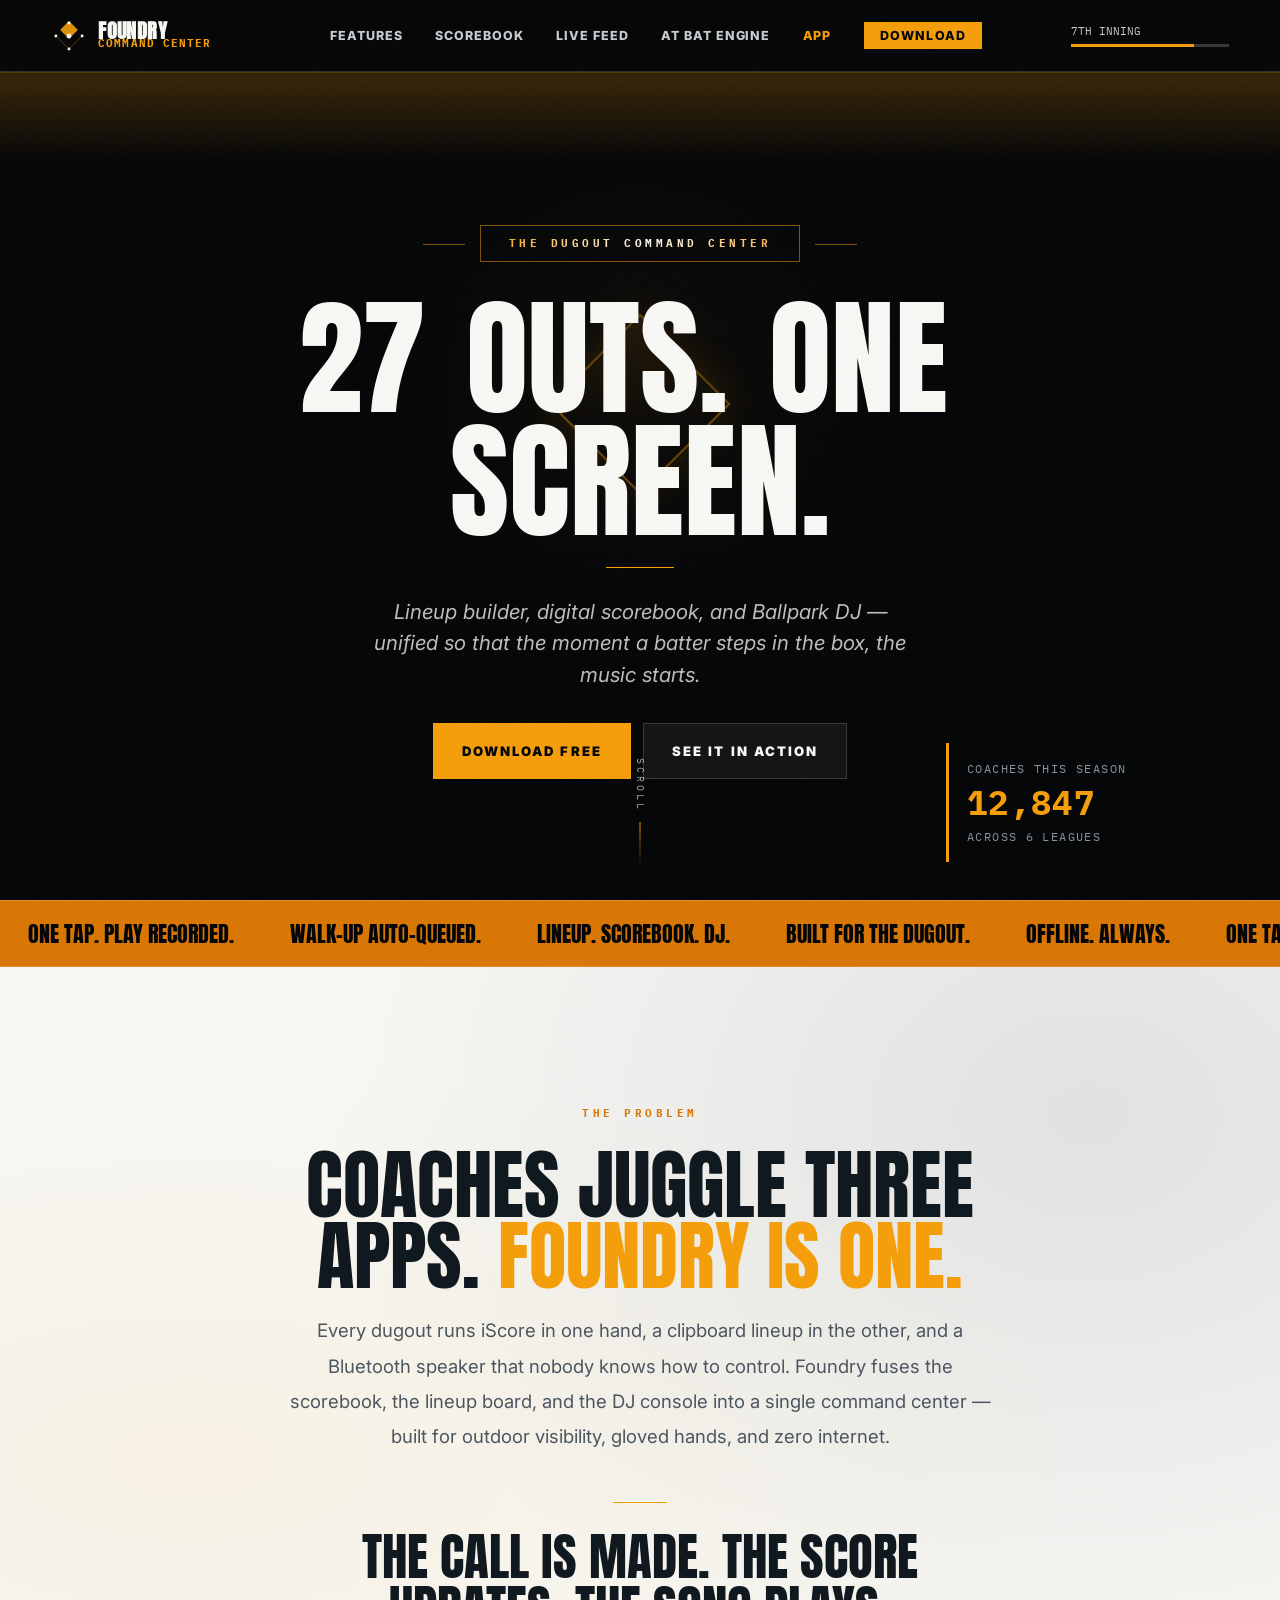
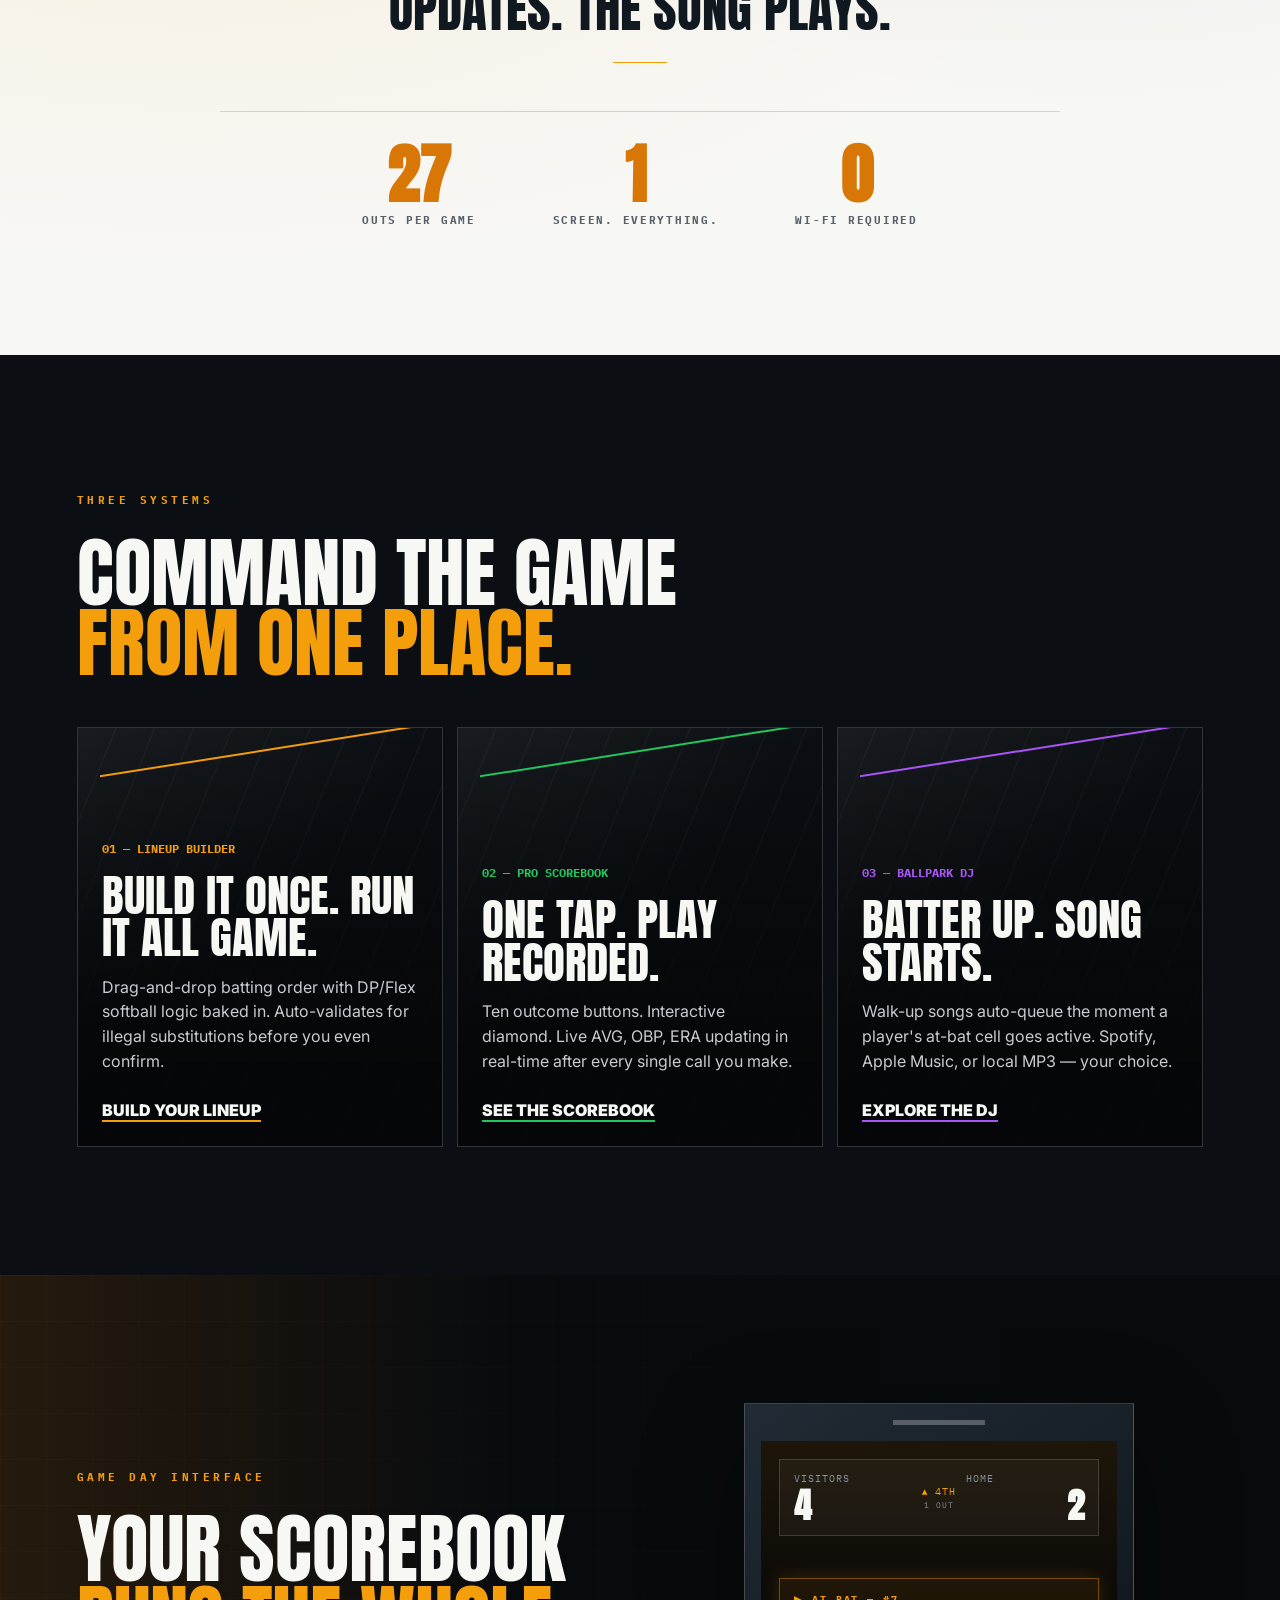
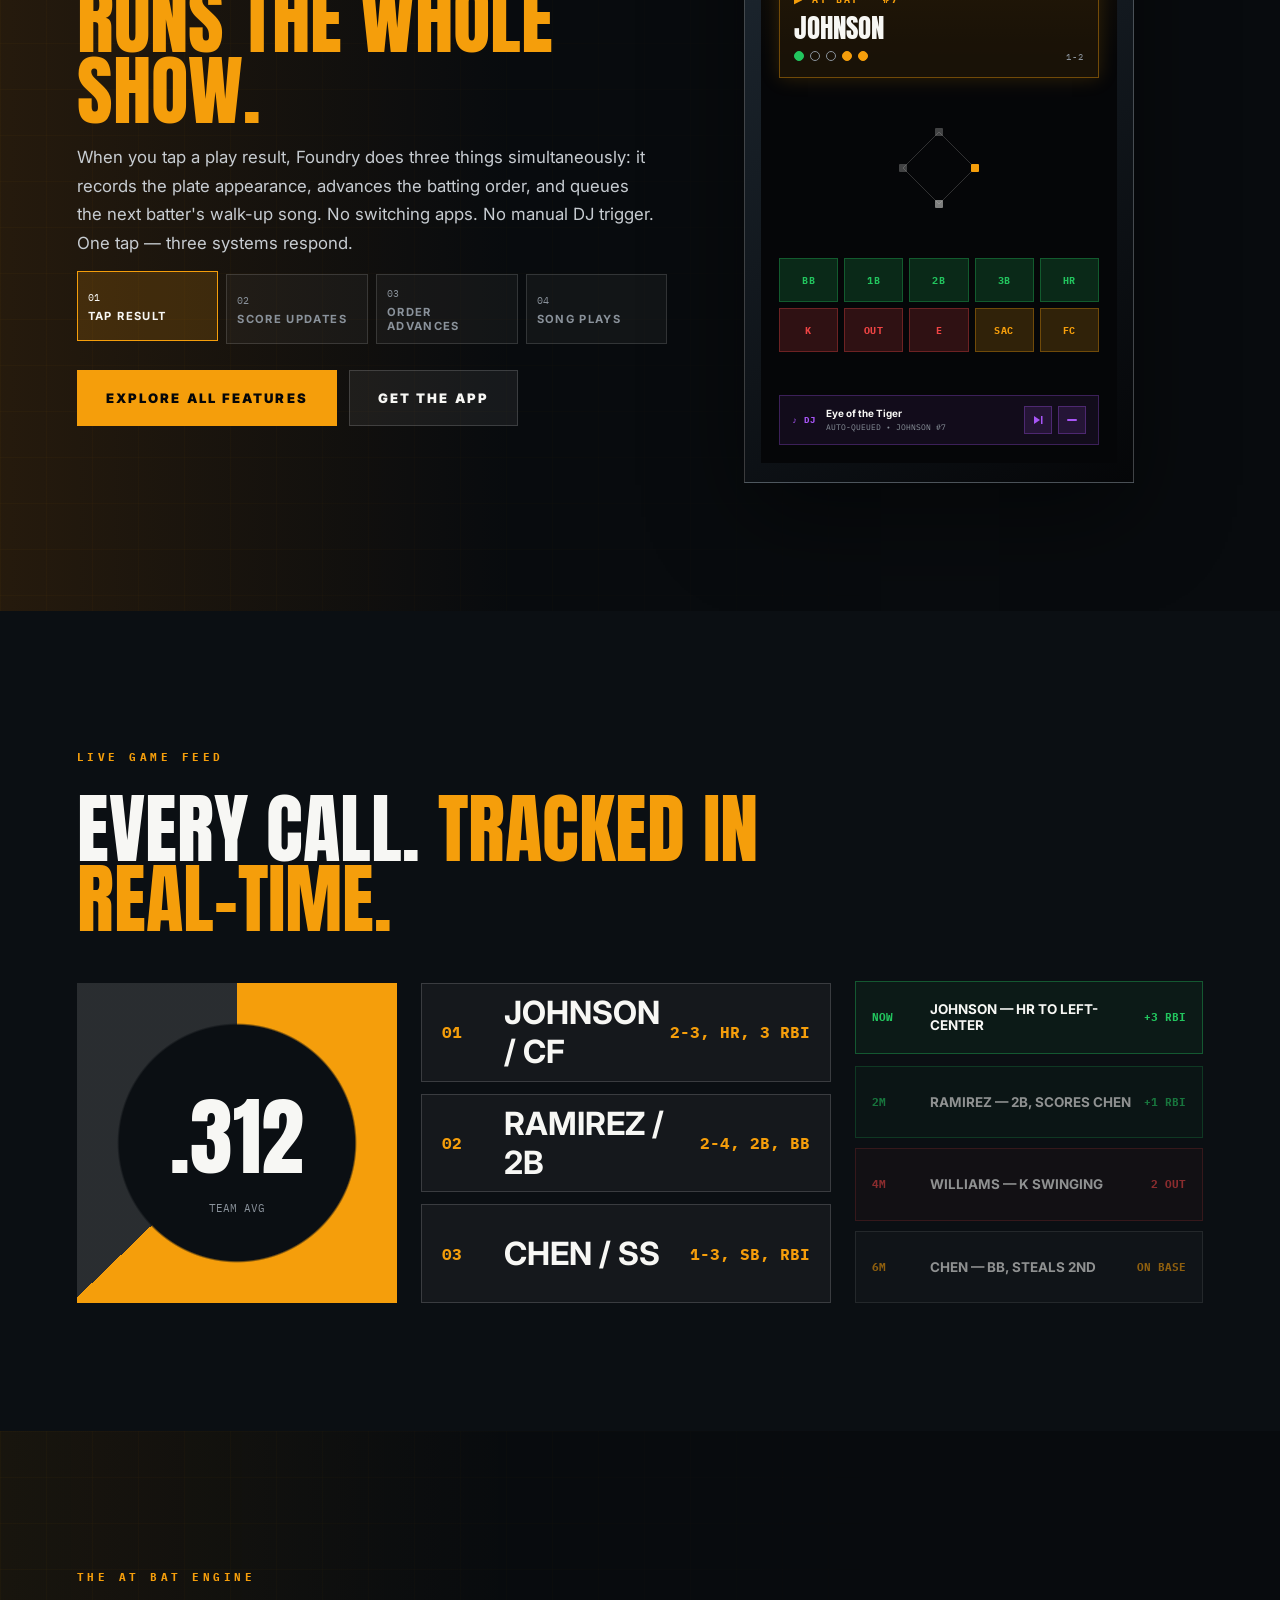
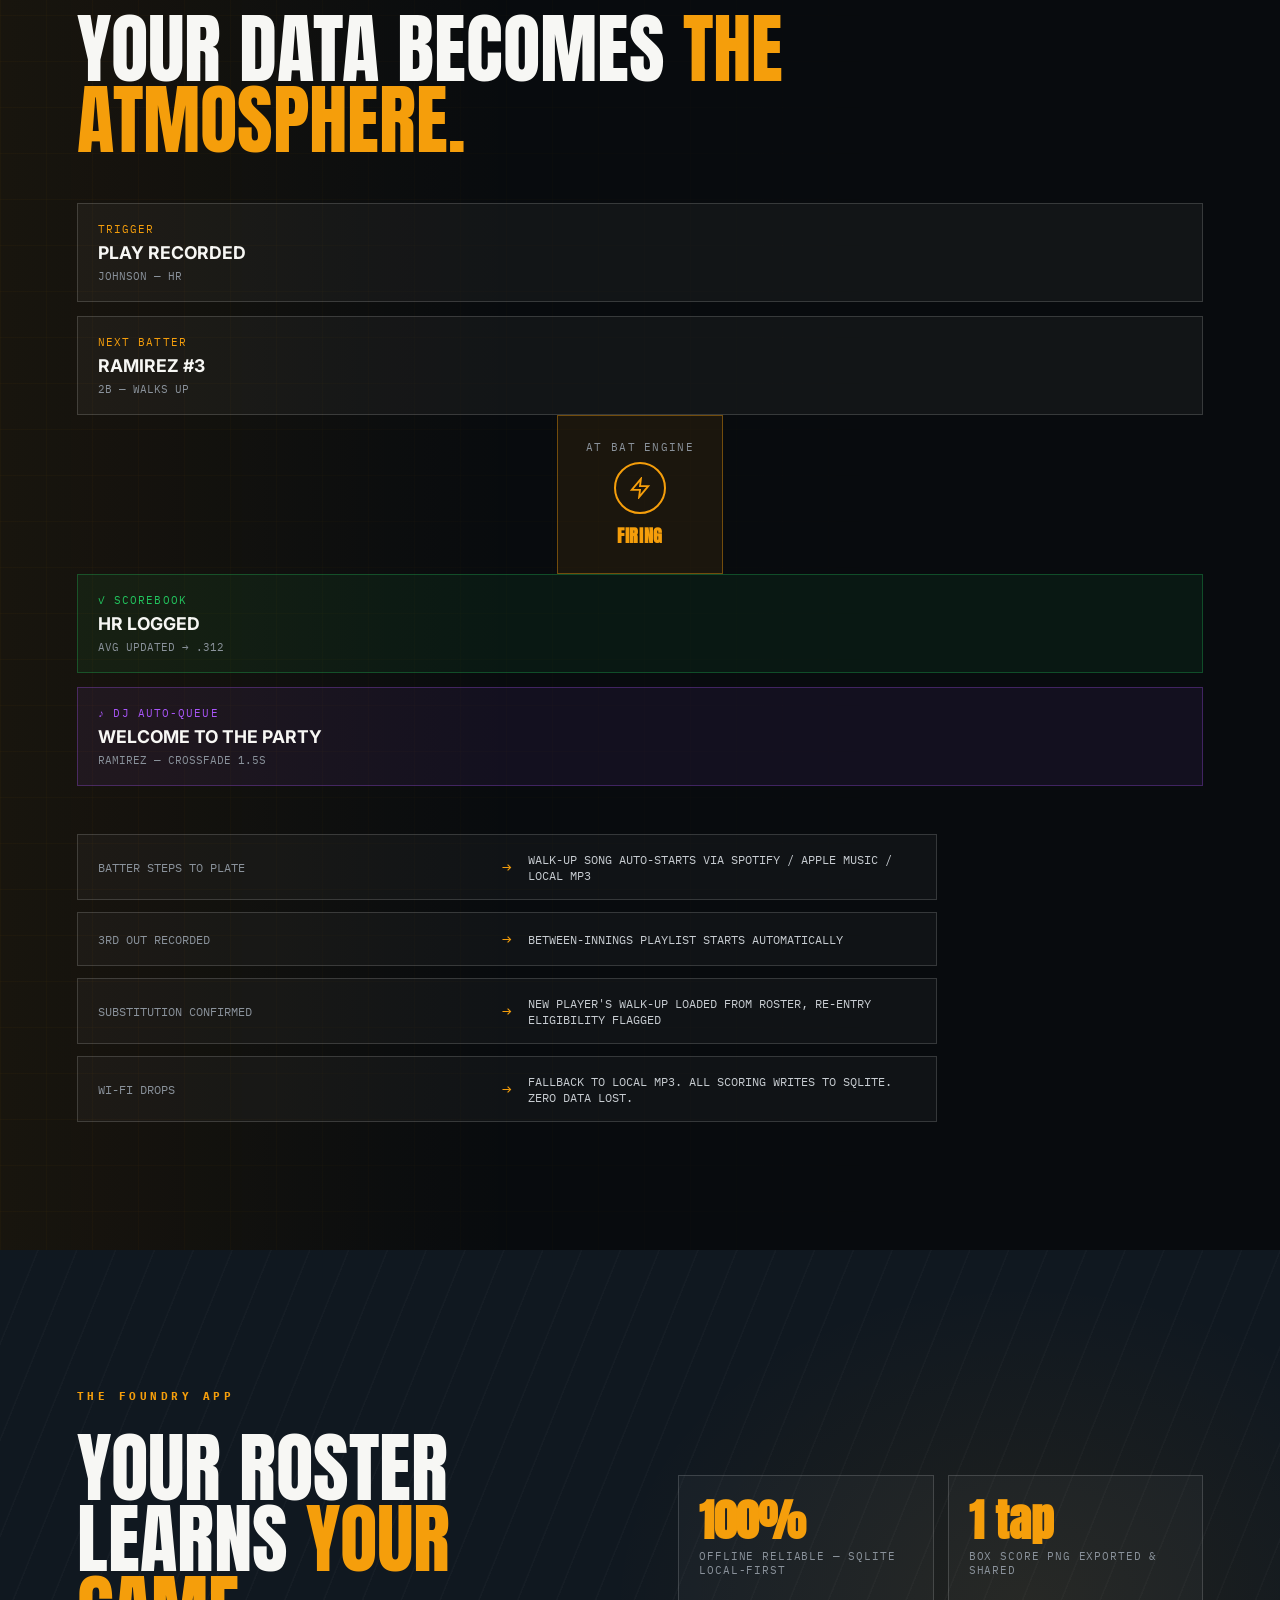
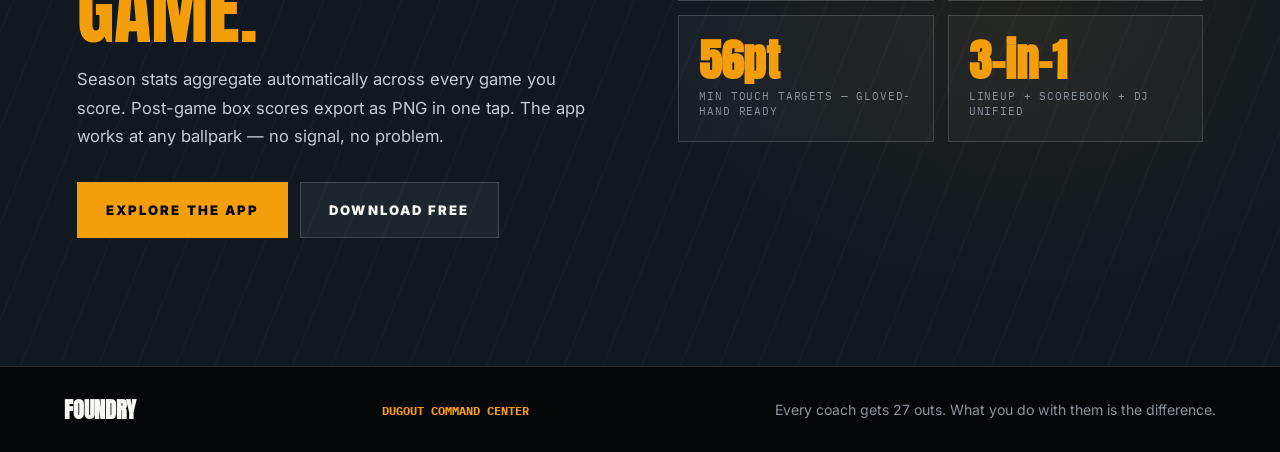
==== commit 16a750df: "Restore random walk-ups after first rotation" ====
--- a/index.html
+++ b/index.html
@@ -477,6 +477,6 @@
       <p>Every coach gets 27 outs. What you do with them is the difference.</p>
     </footer>
 
-    <script src="script.js?v=48"></script>
+    <script src="script.js?v=49"></script>
   </body>
 </html>
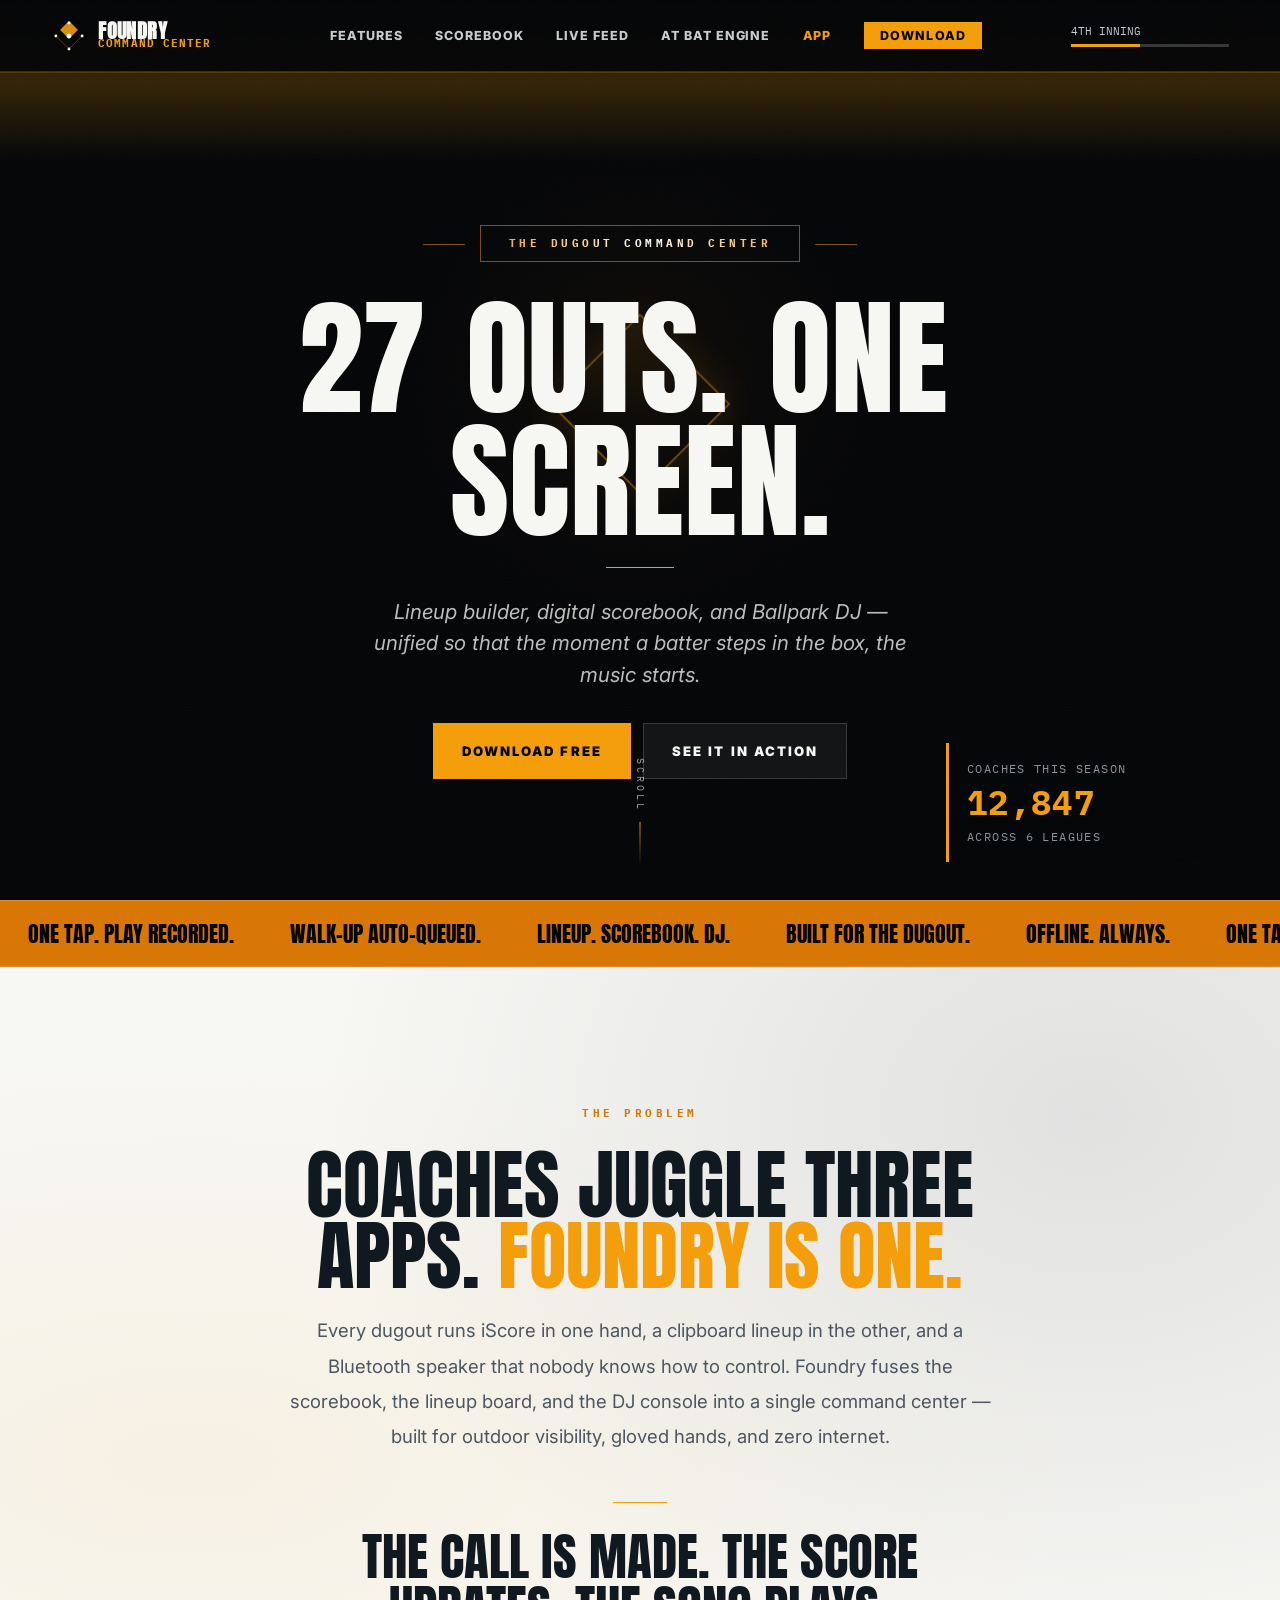
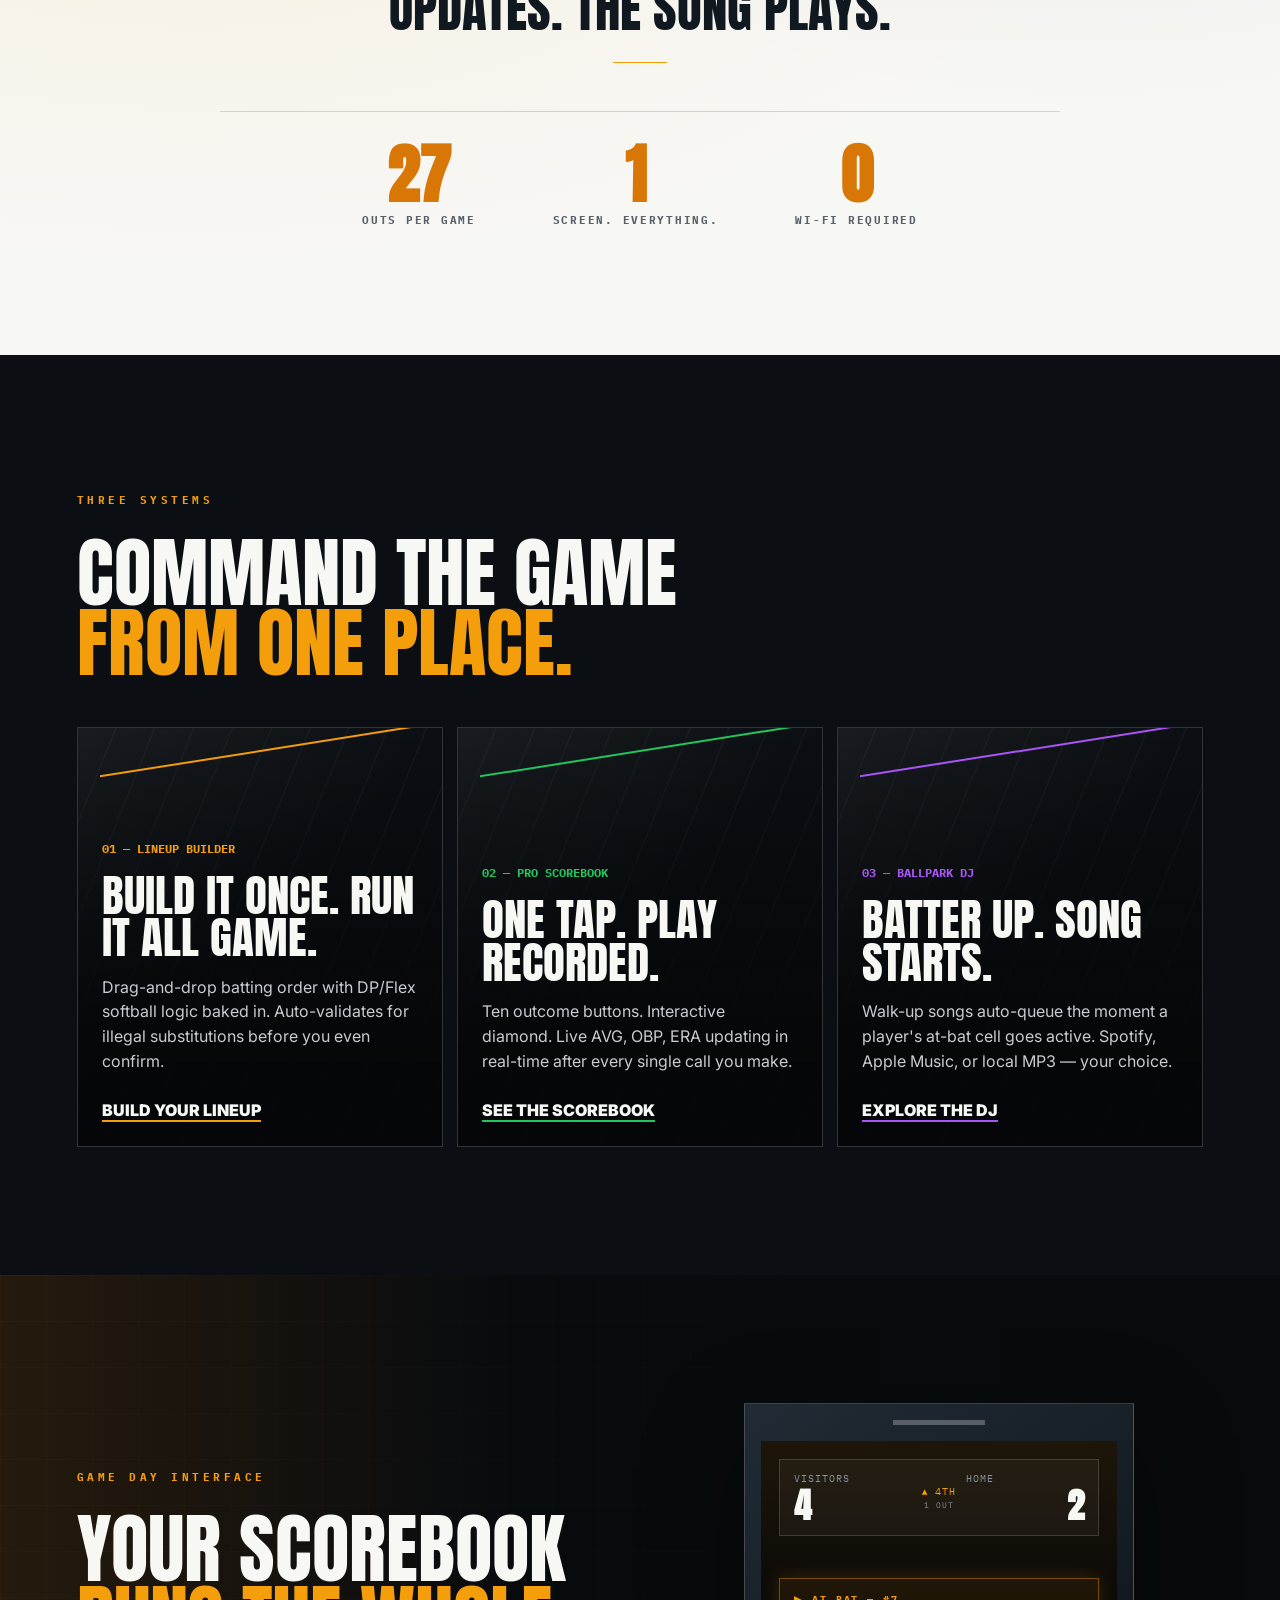
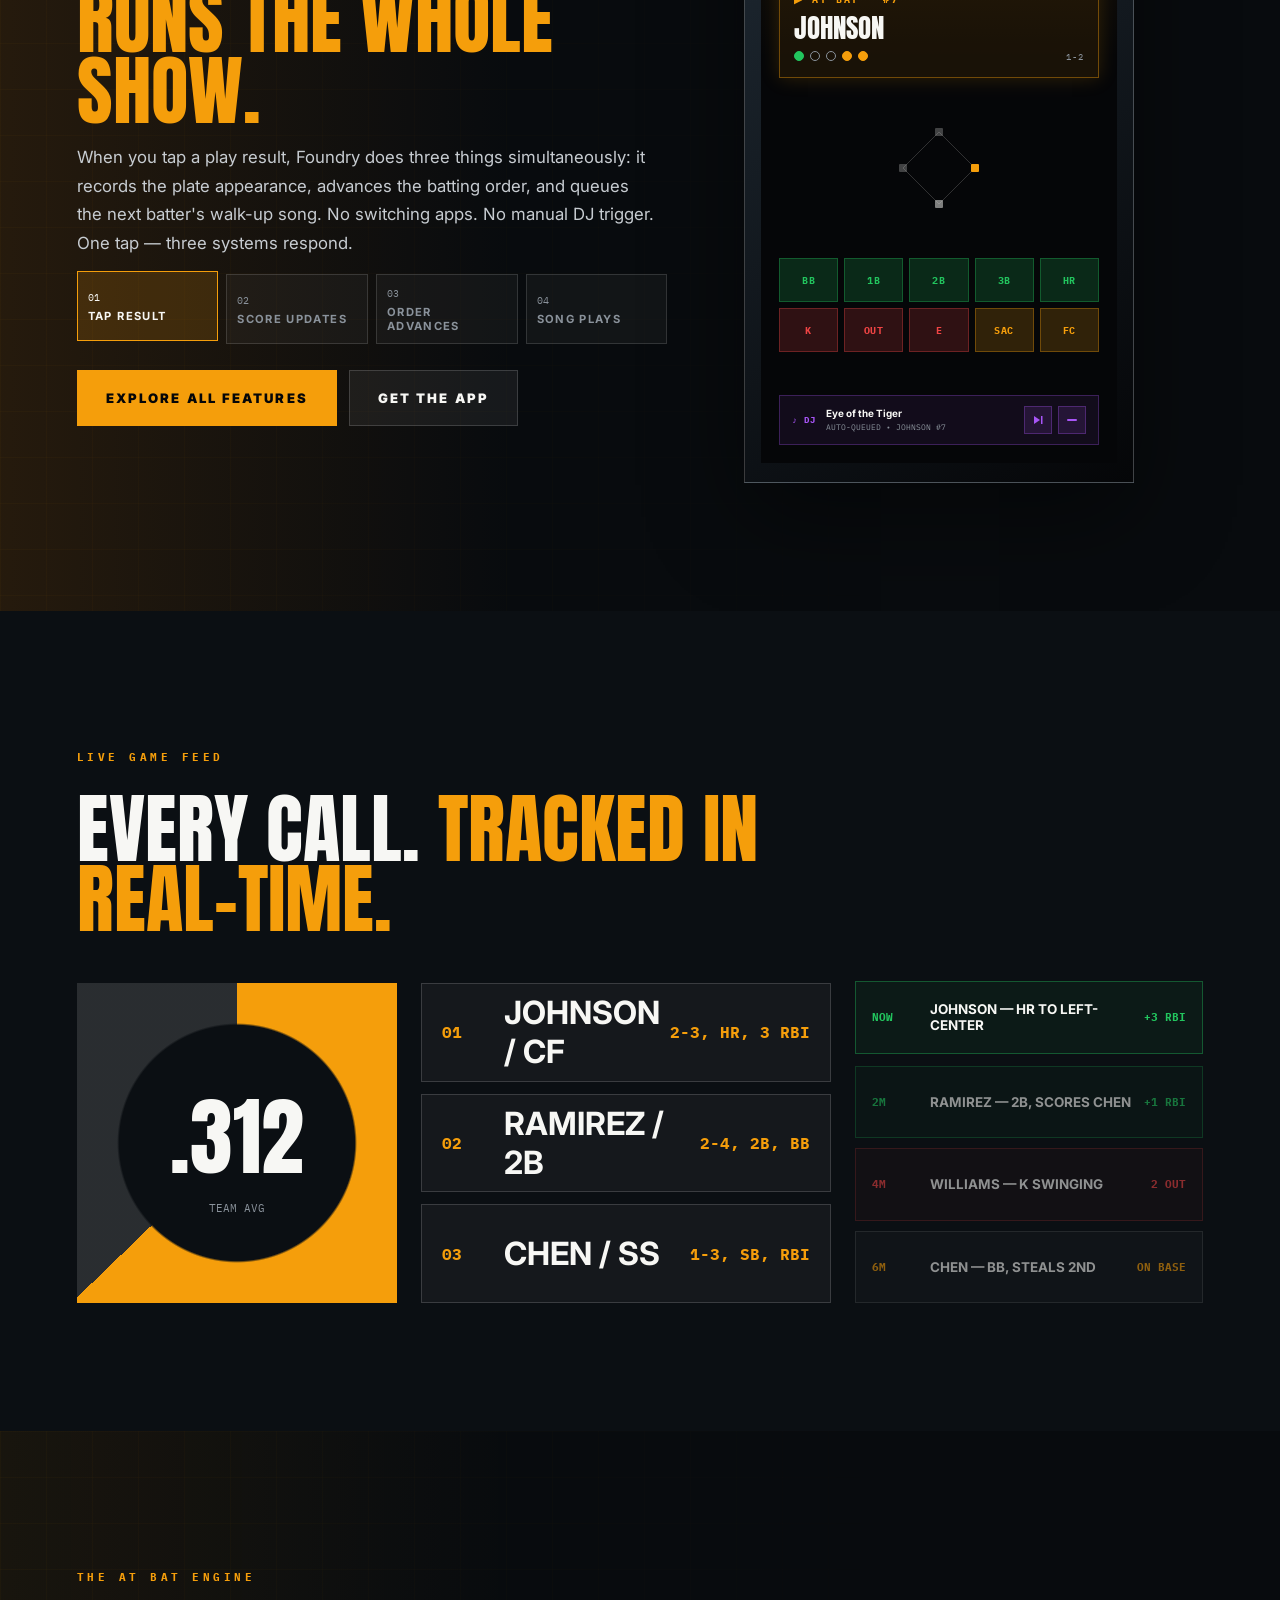
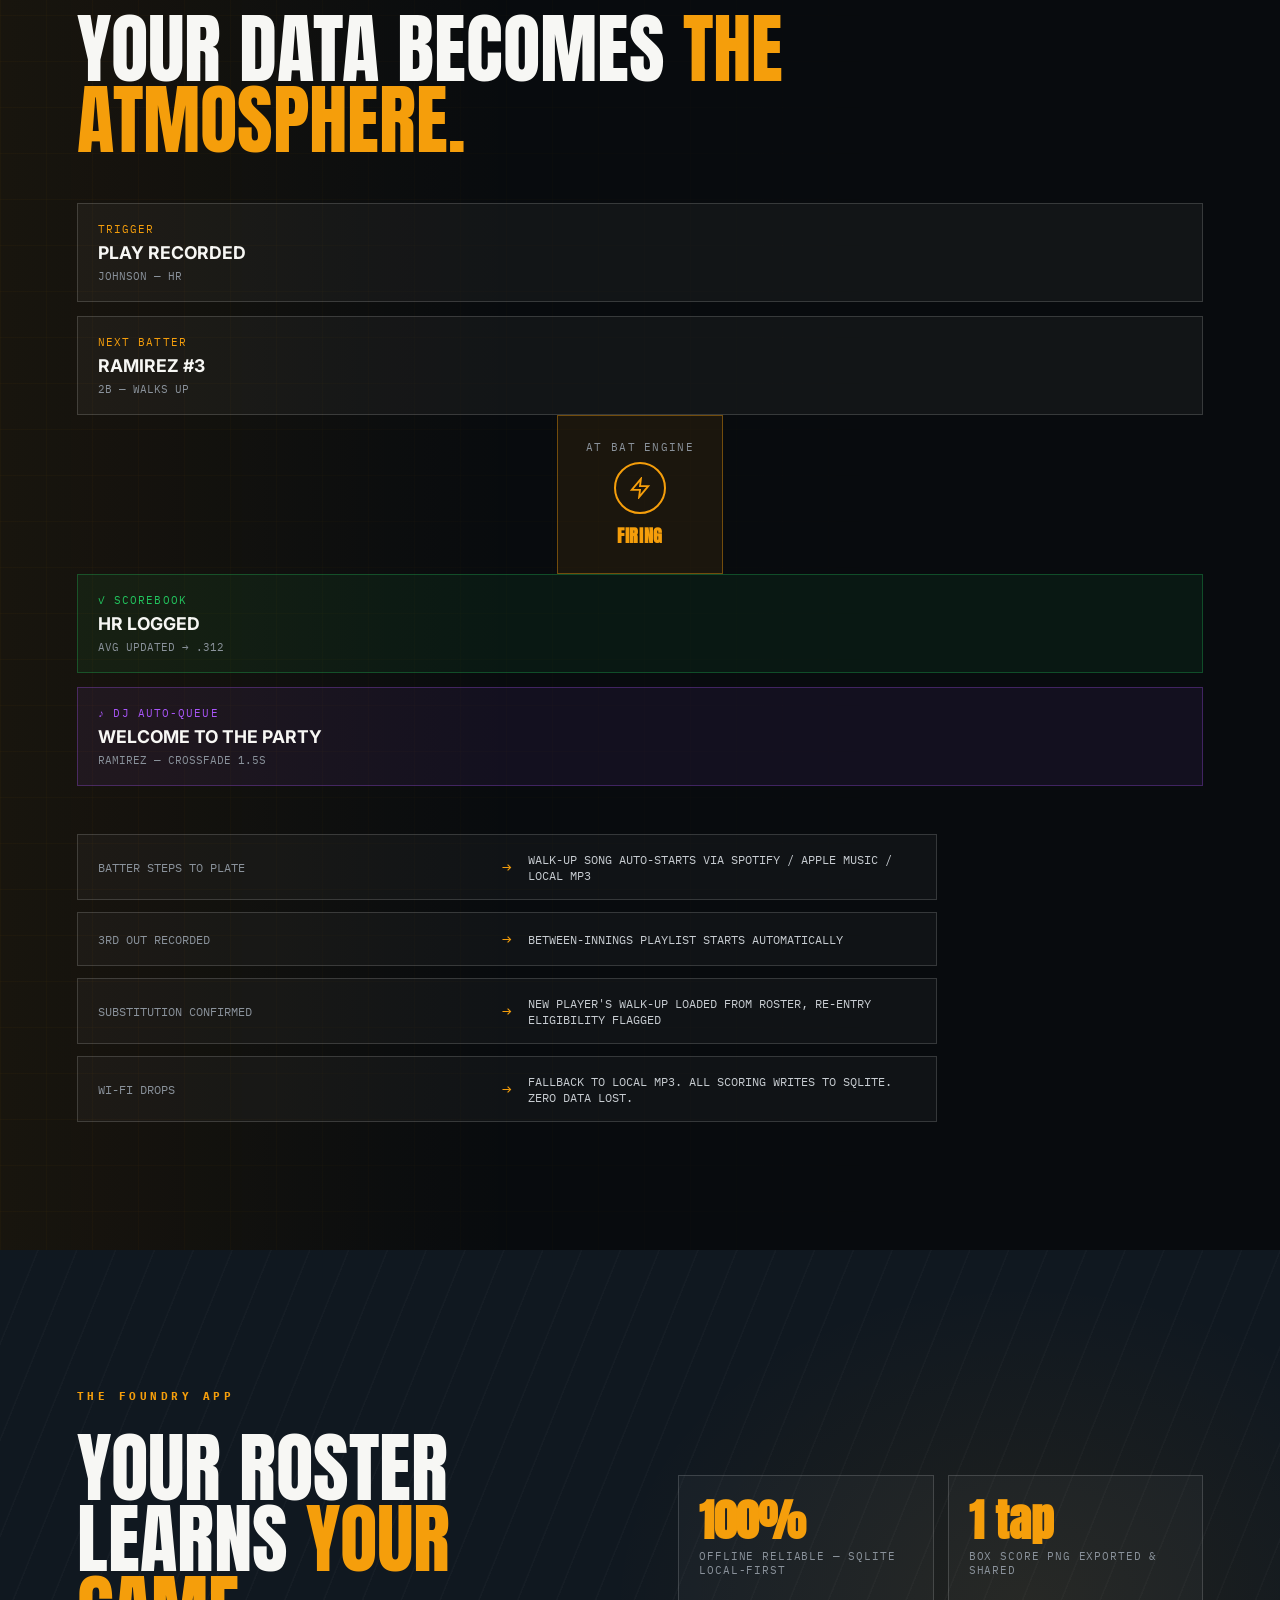
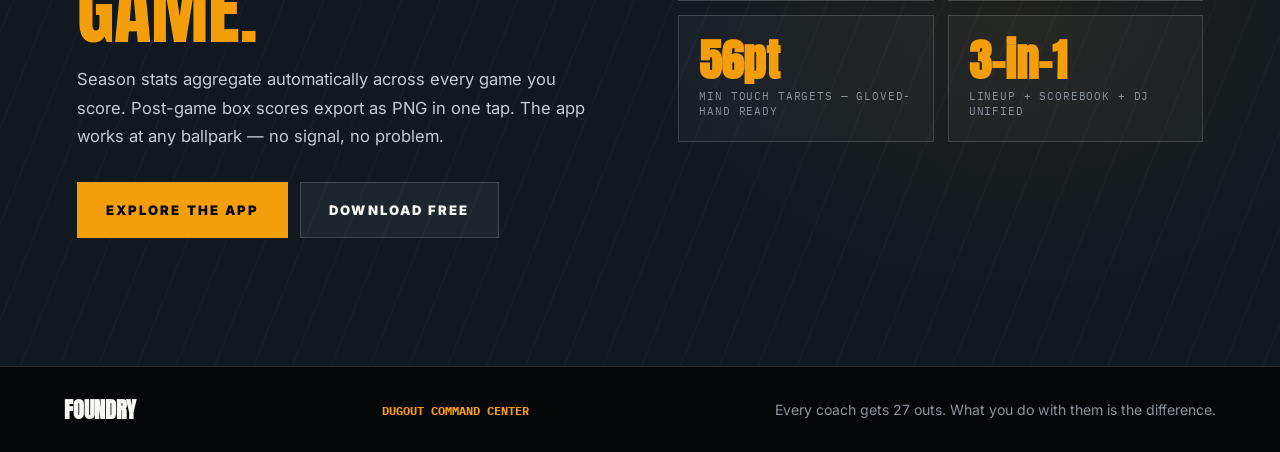
==== commit d08a5071: "Arm walk-up audio during scoring tap" ====
--- a/index.html
+++ b/index.html
@@ -477,6 +477,6 @@
       <p>Every coach gets 27 outs. What you do with them is the difference.</p>
     </footer>
 
-    <script src="script.js?v=49"></script>
+    <script src="script.js?v=50"></script>
   </body>
 </html>
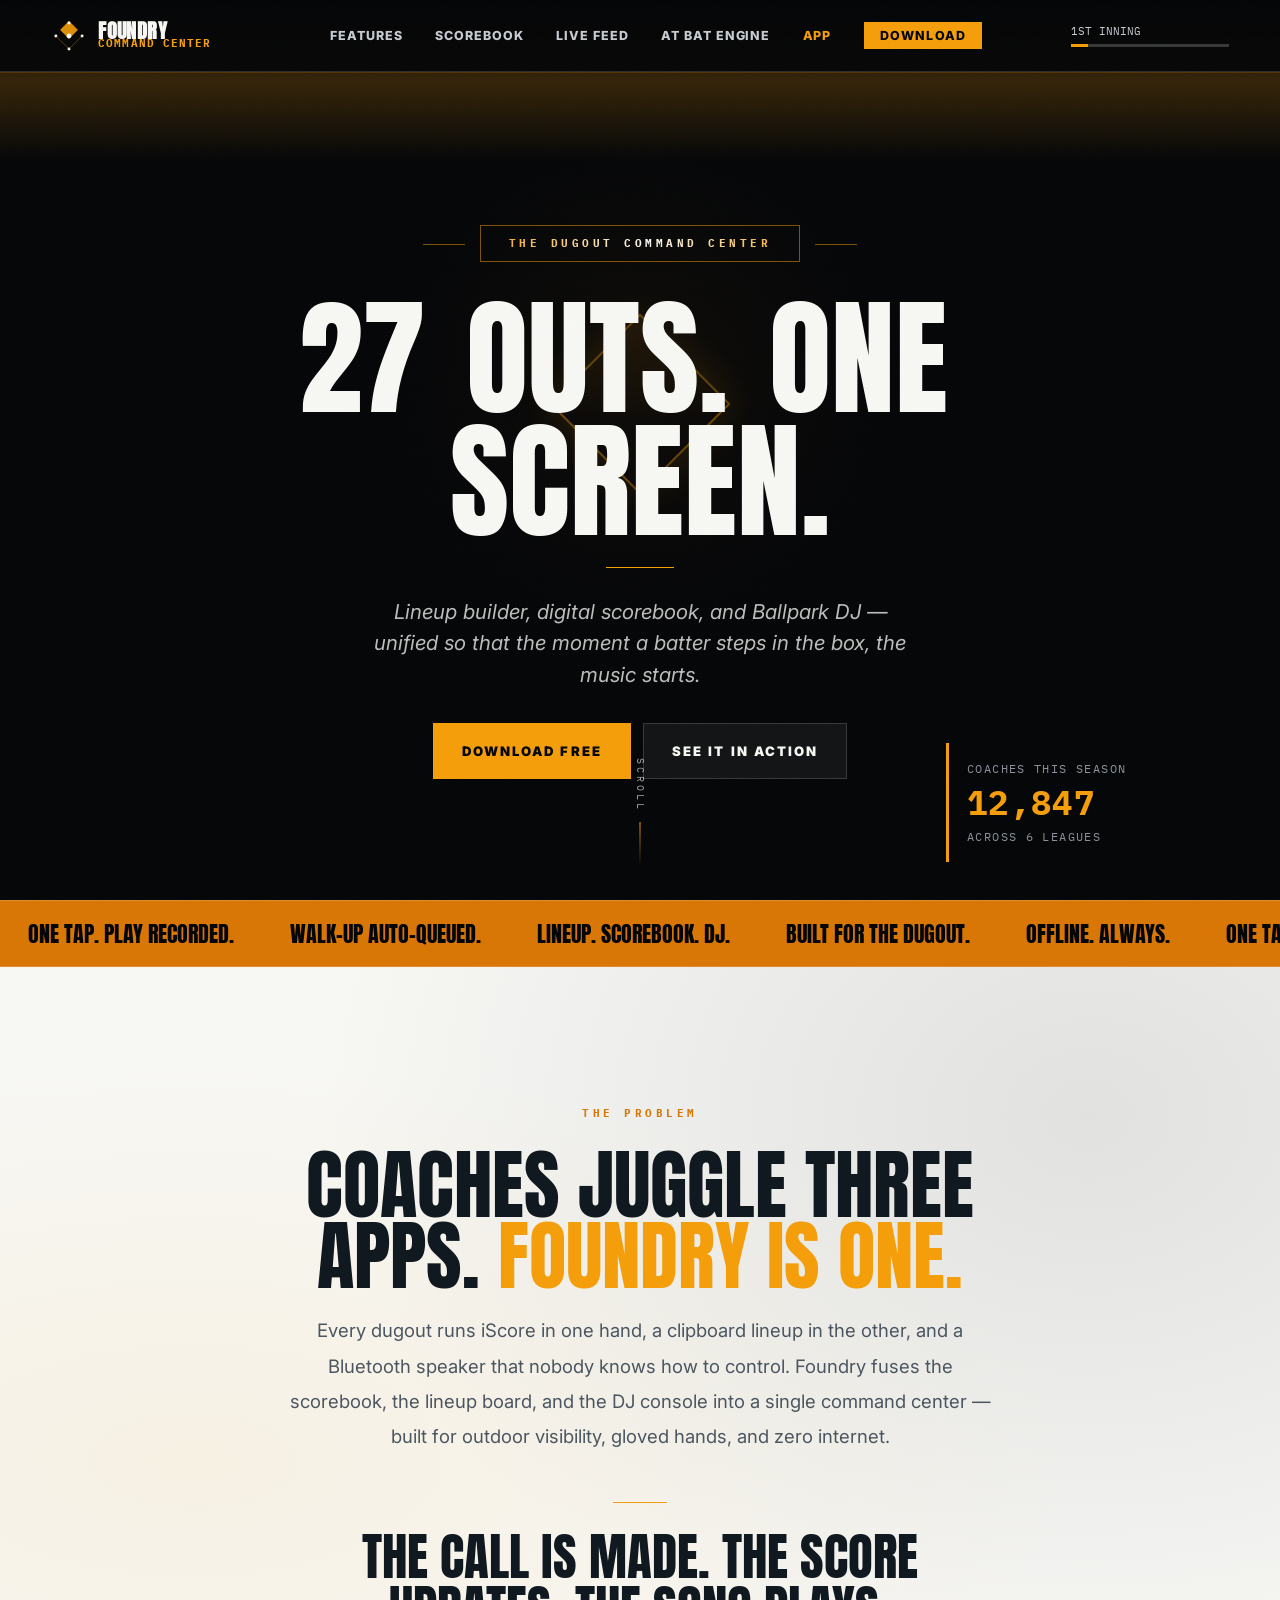
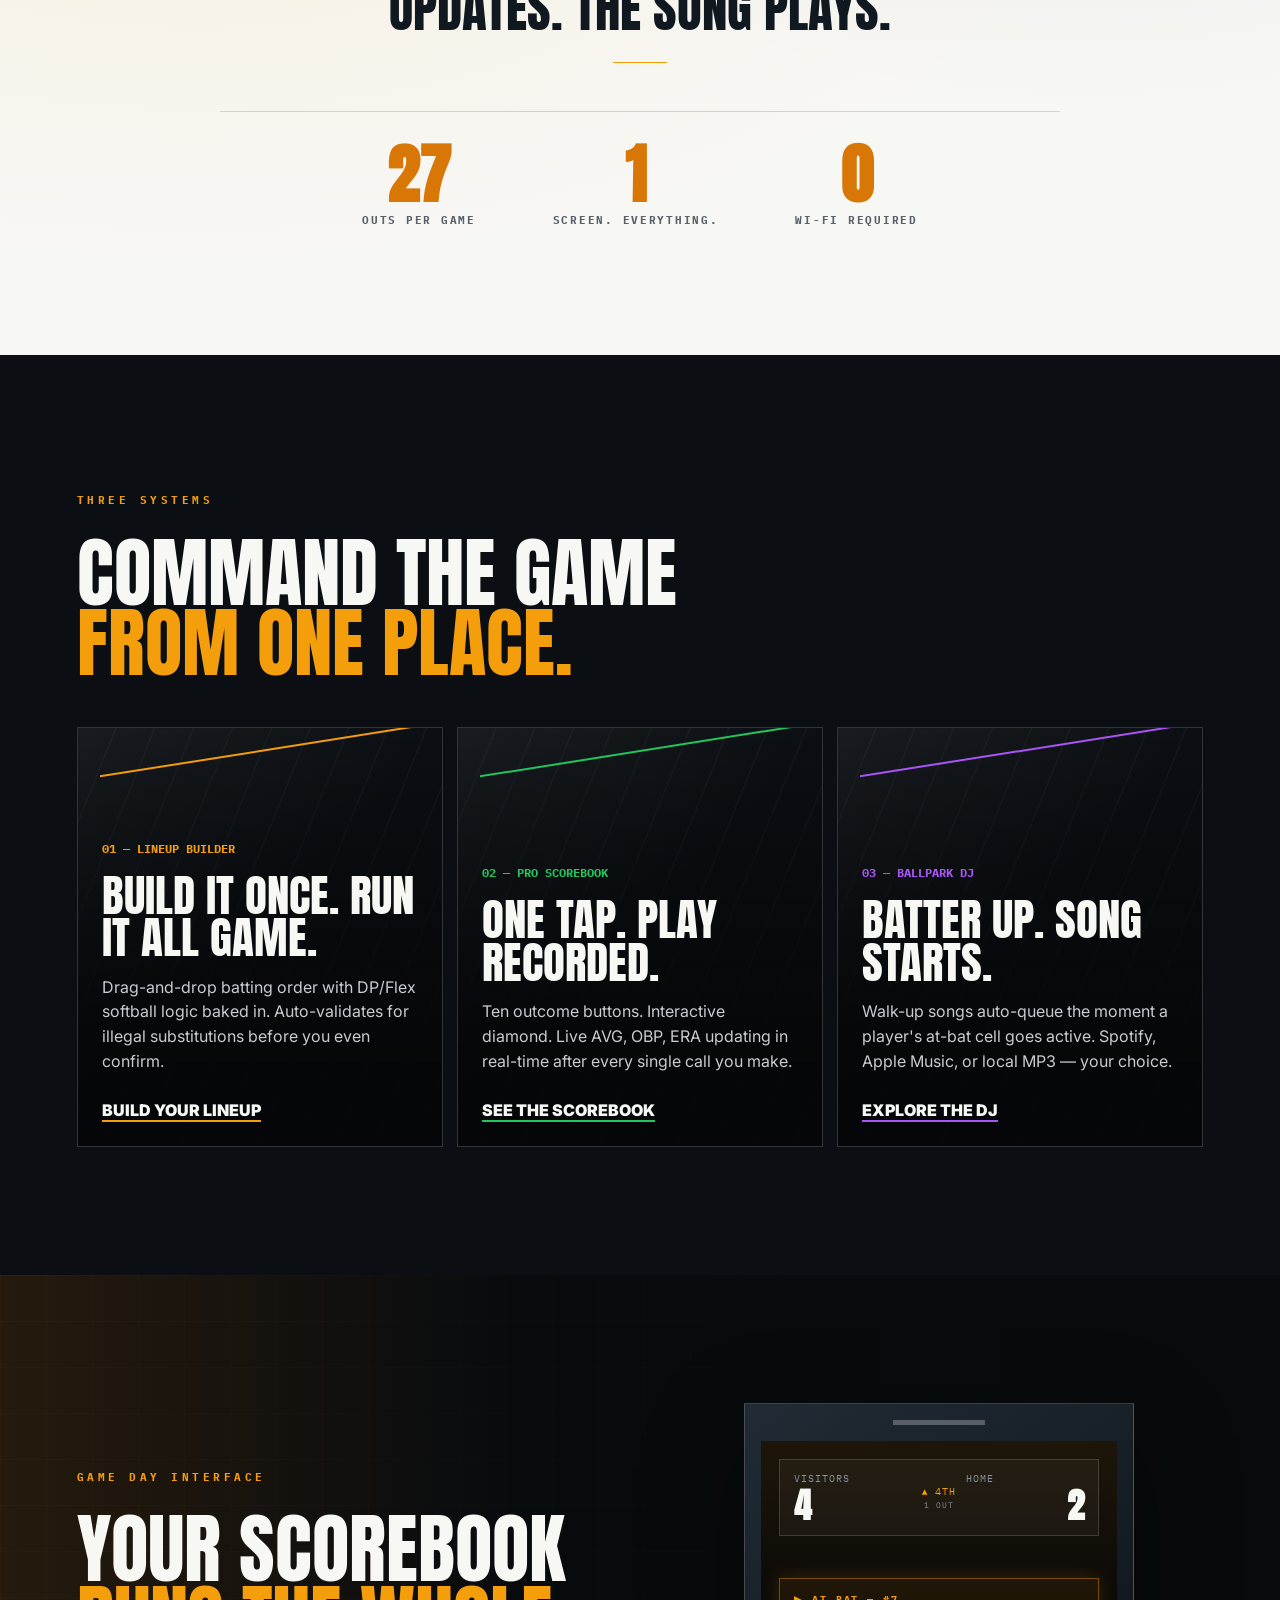
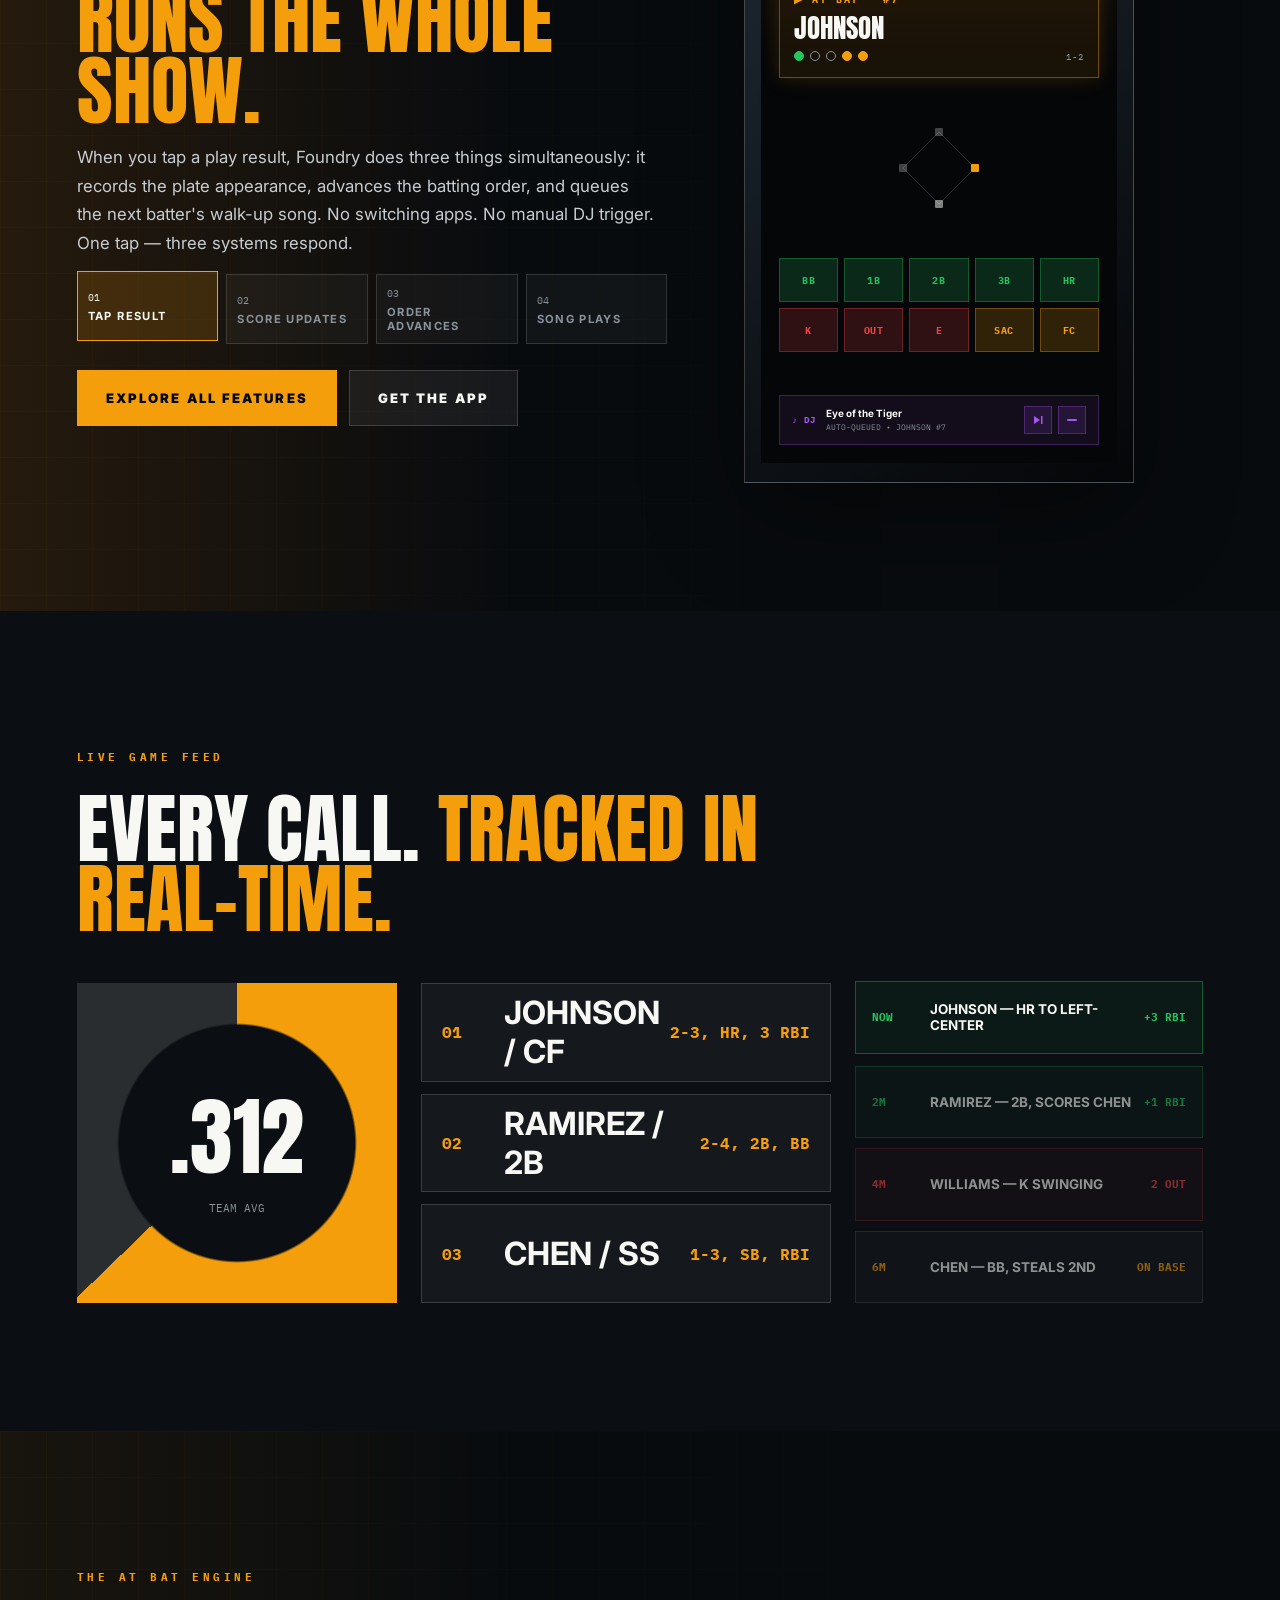
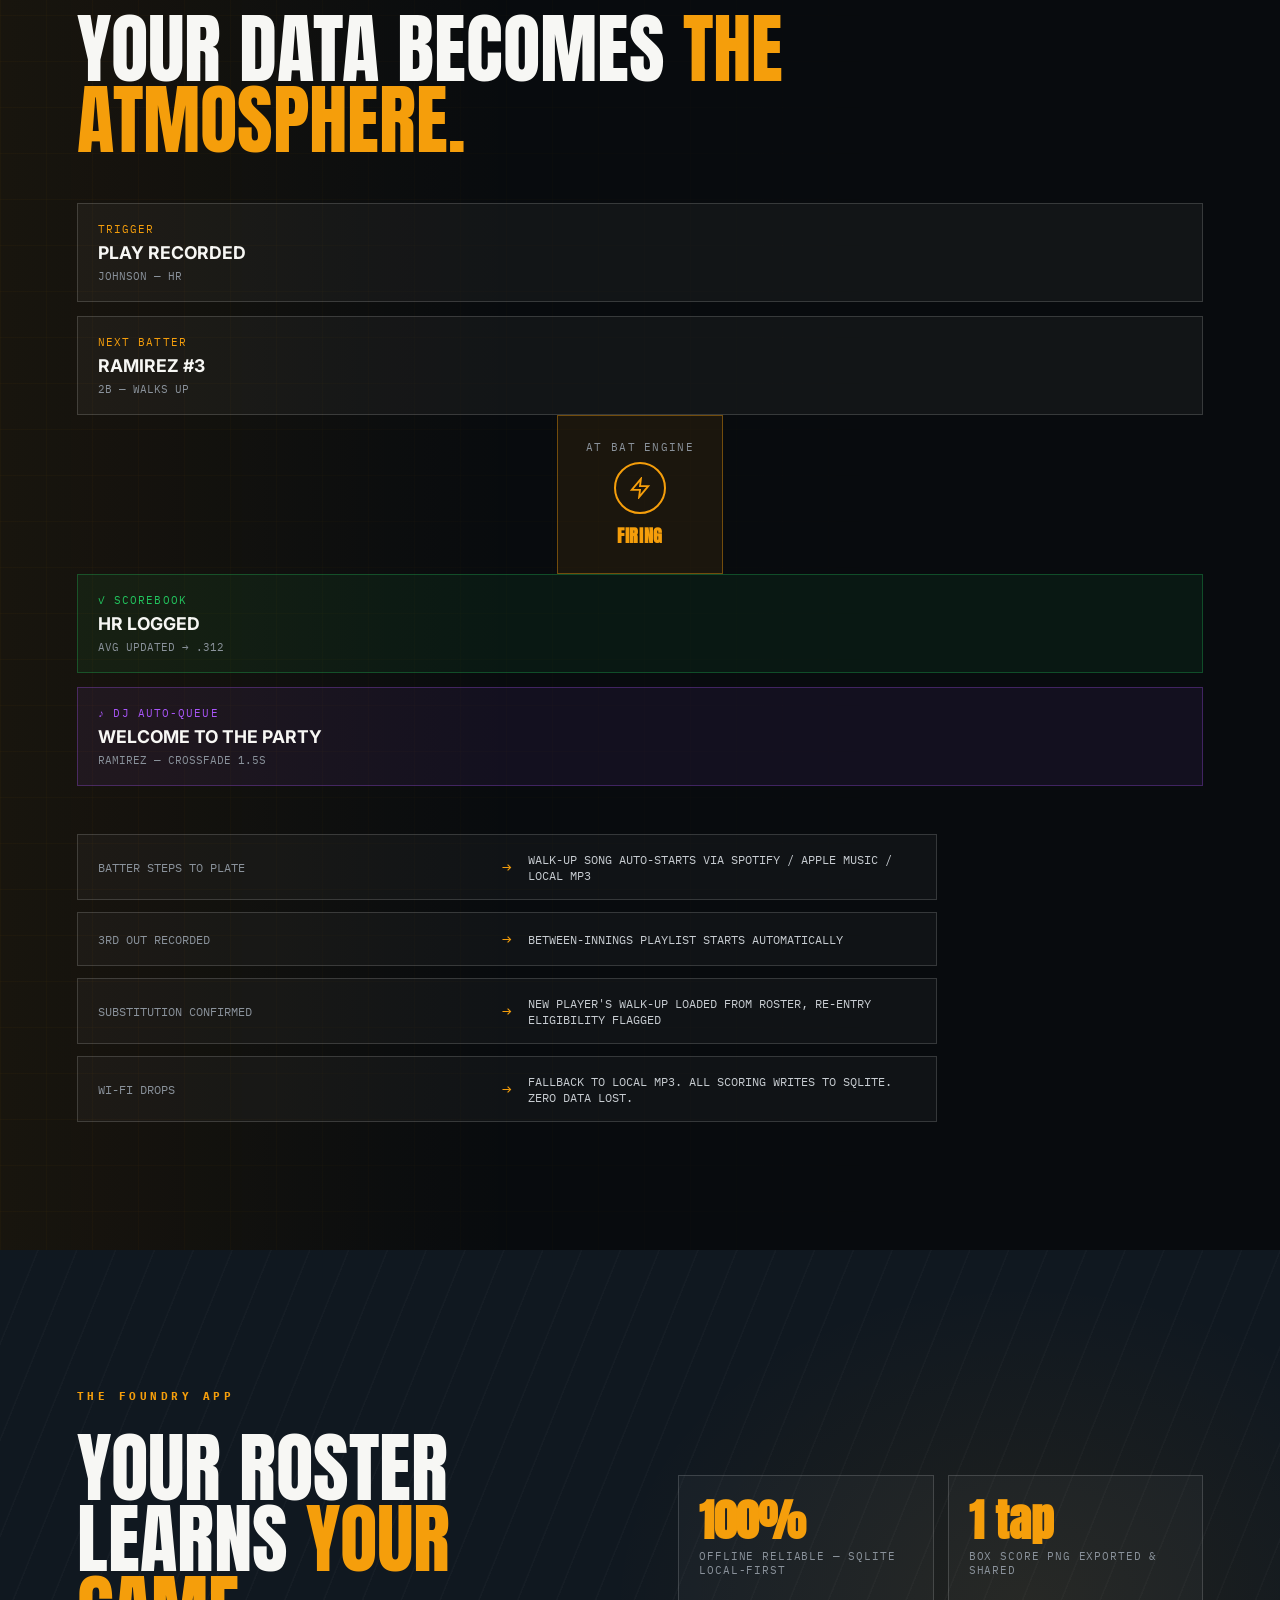
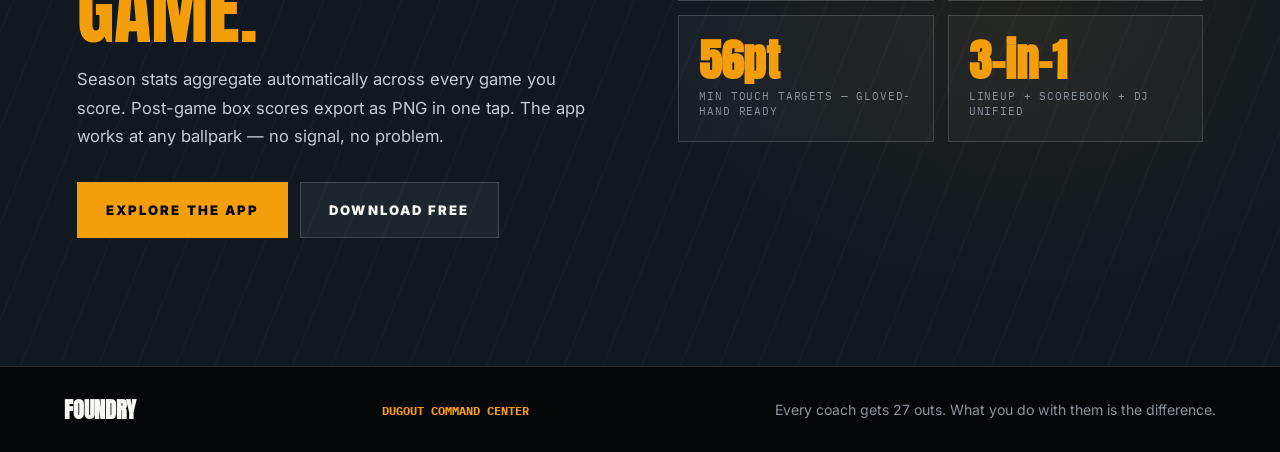
==== commit 5e470d44: "Keep walk-up audio armed through announcements" ====
--- a/index.html
+++ b/index.html
@@ -477,6 +477,6 @@
       <p>Every coach gets 27 outs. What you do with them is the difference.</p>
     </footer>
 
-    <script src="script.js?v=50"></script>
+    <script src="script.js?v=51"></script>
   </body>
 </html>
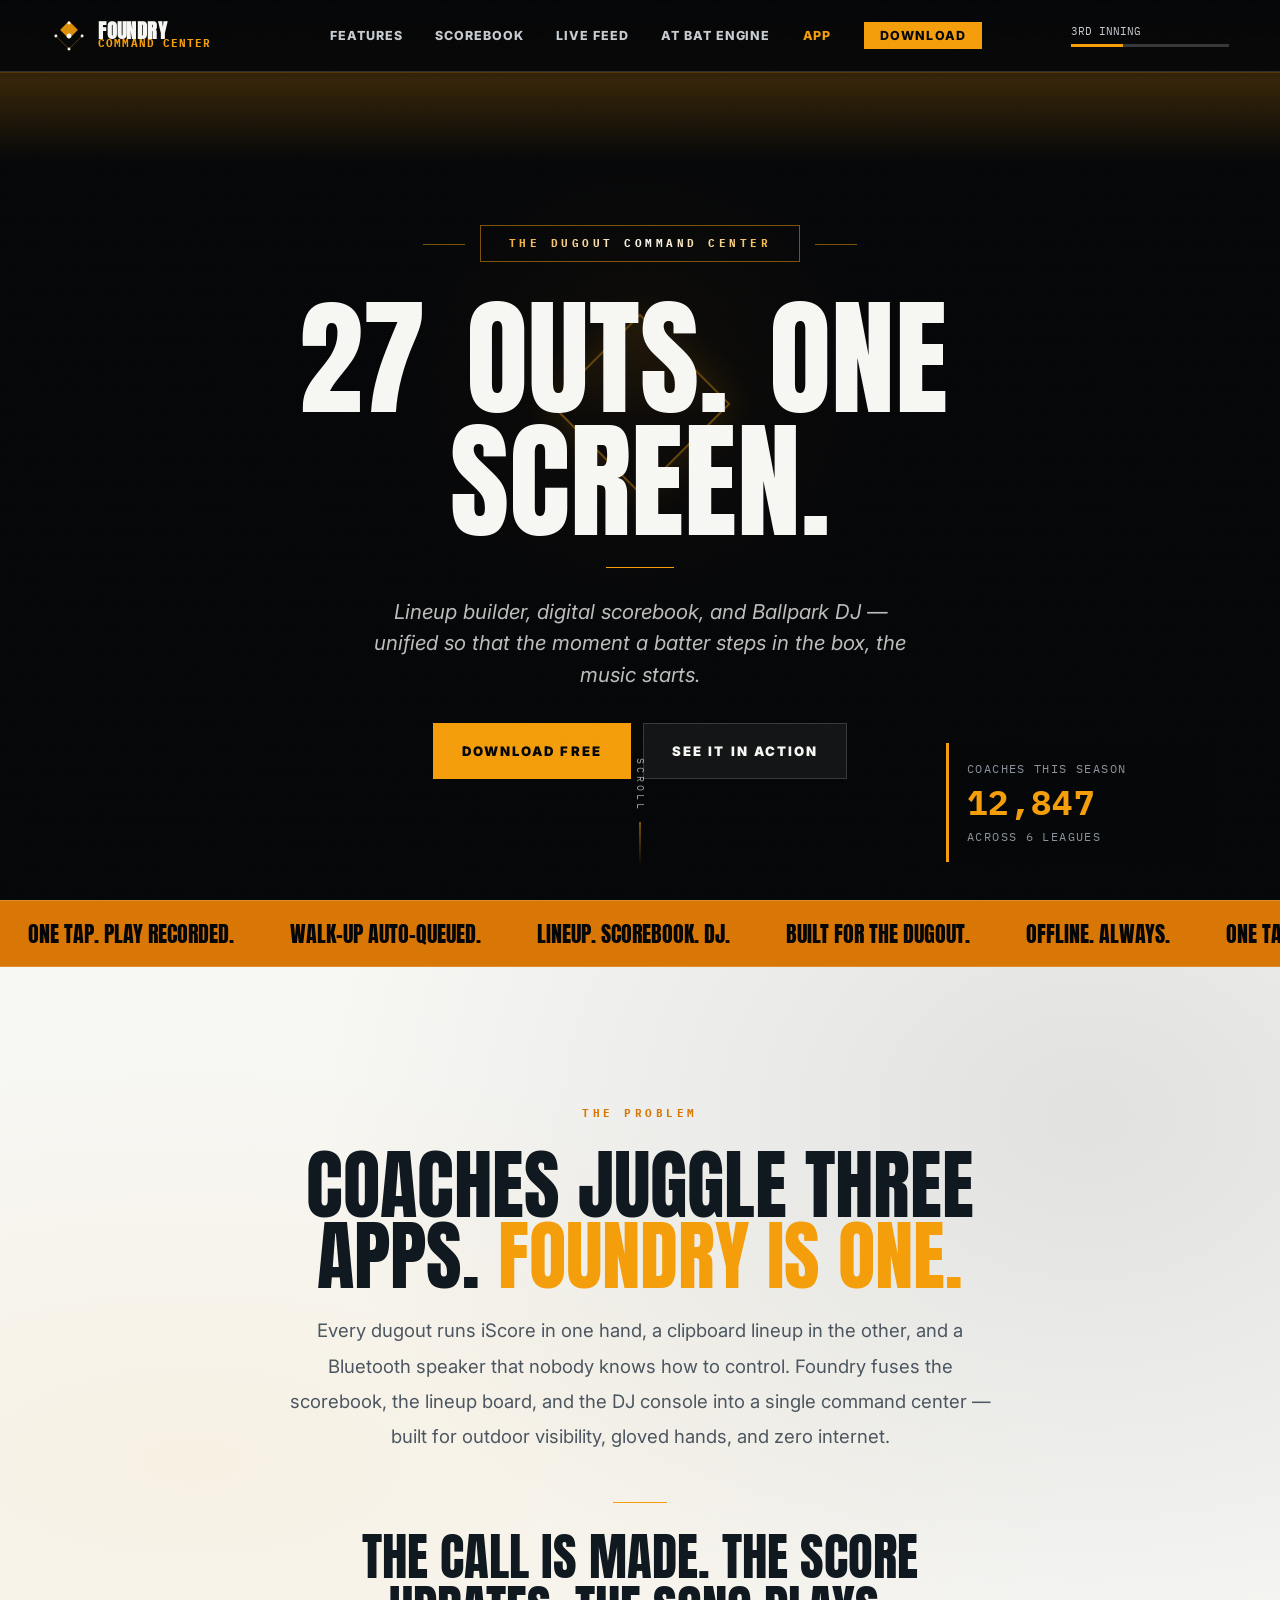
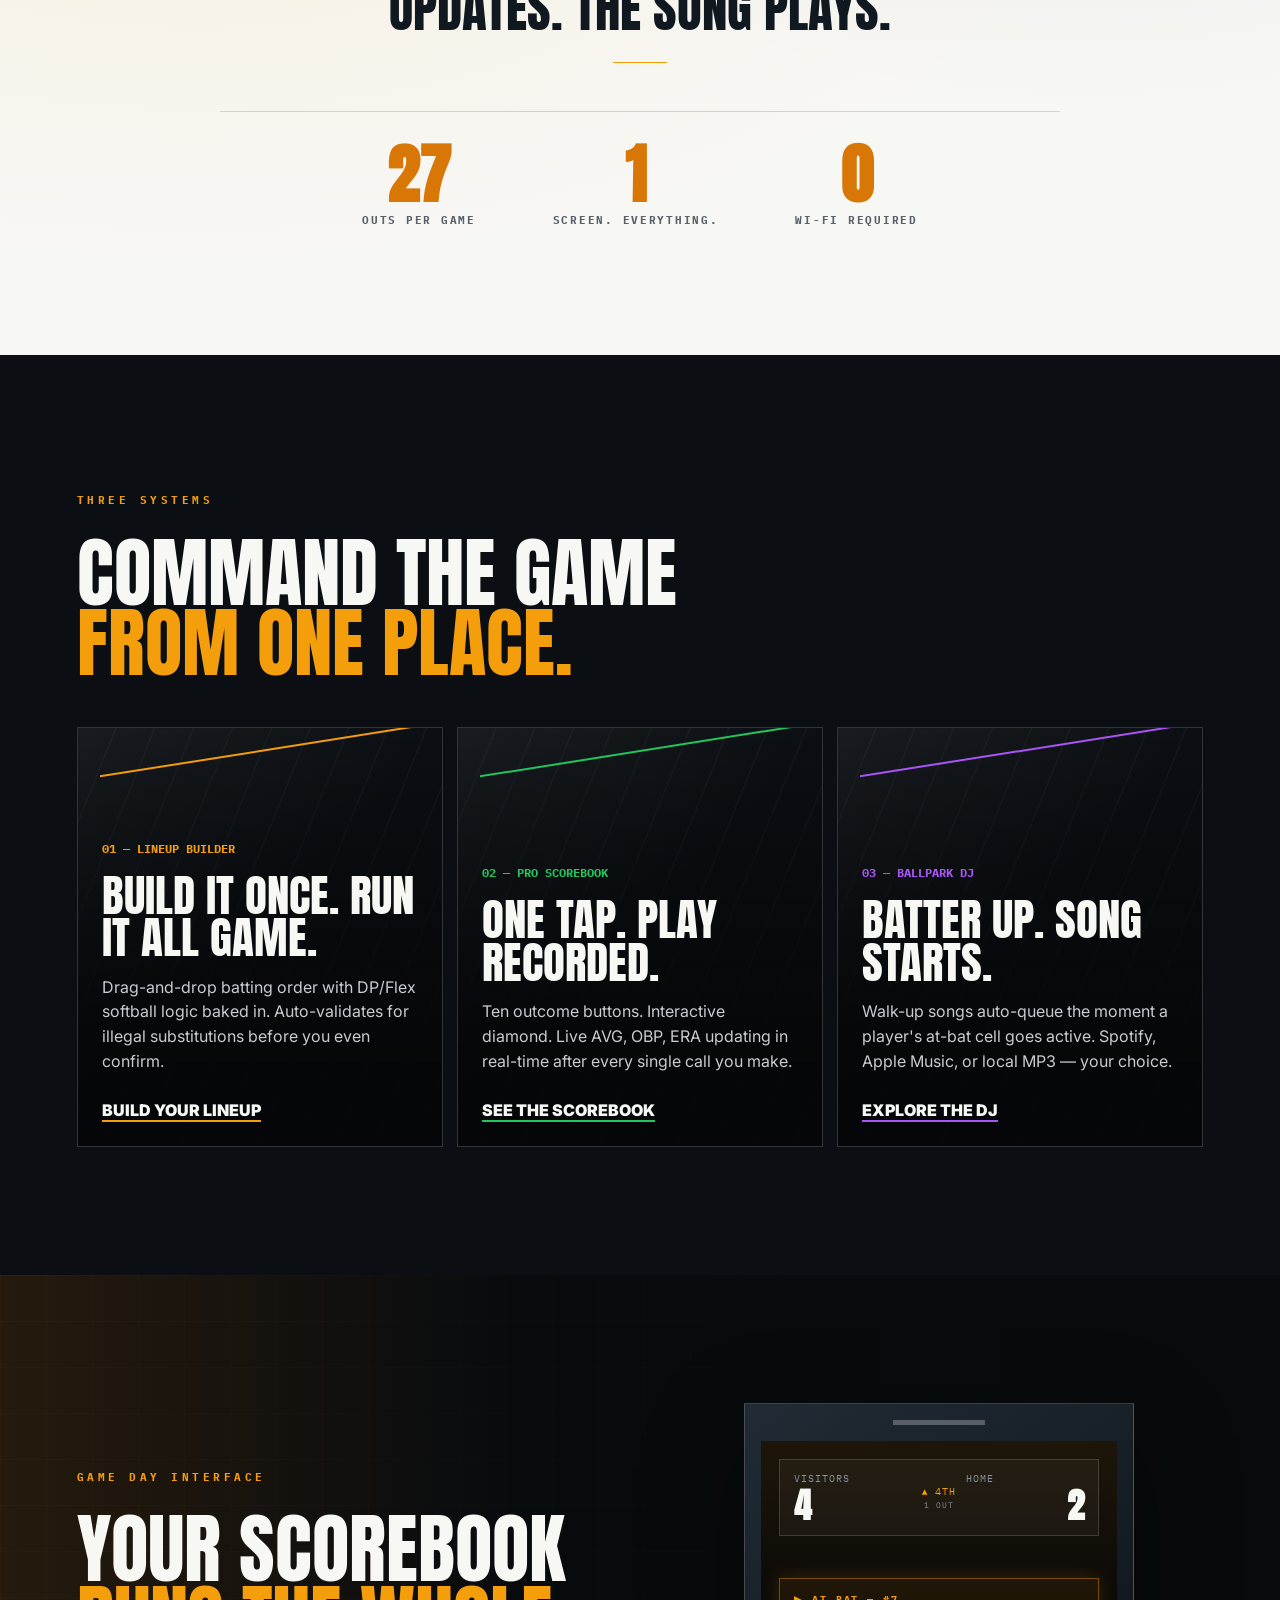
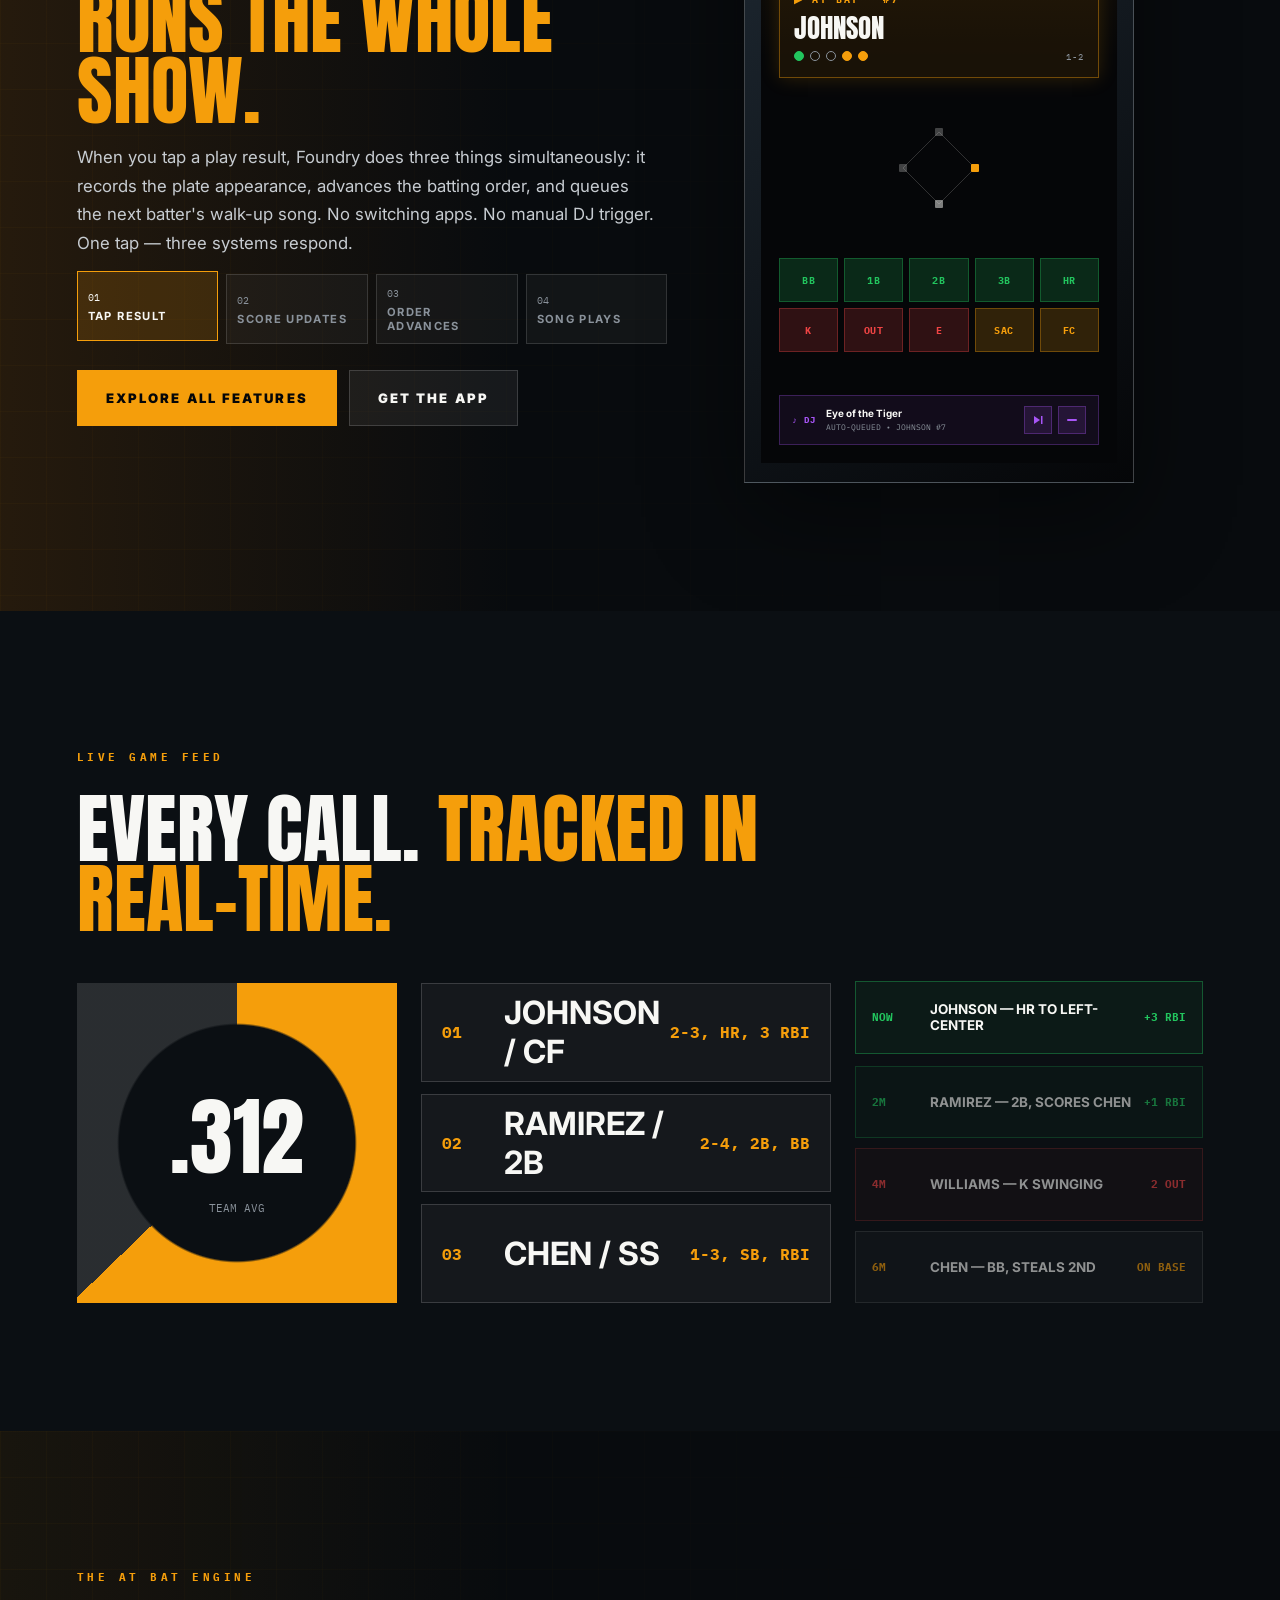
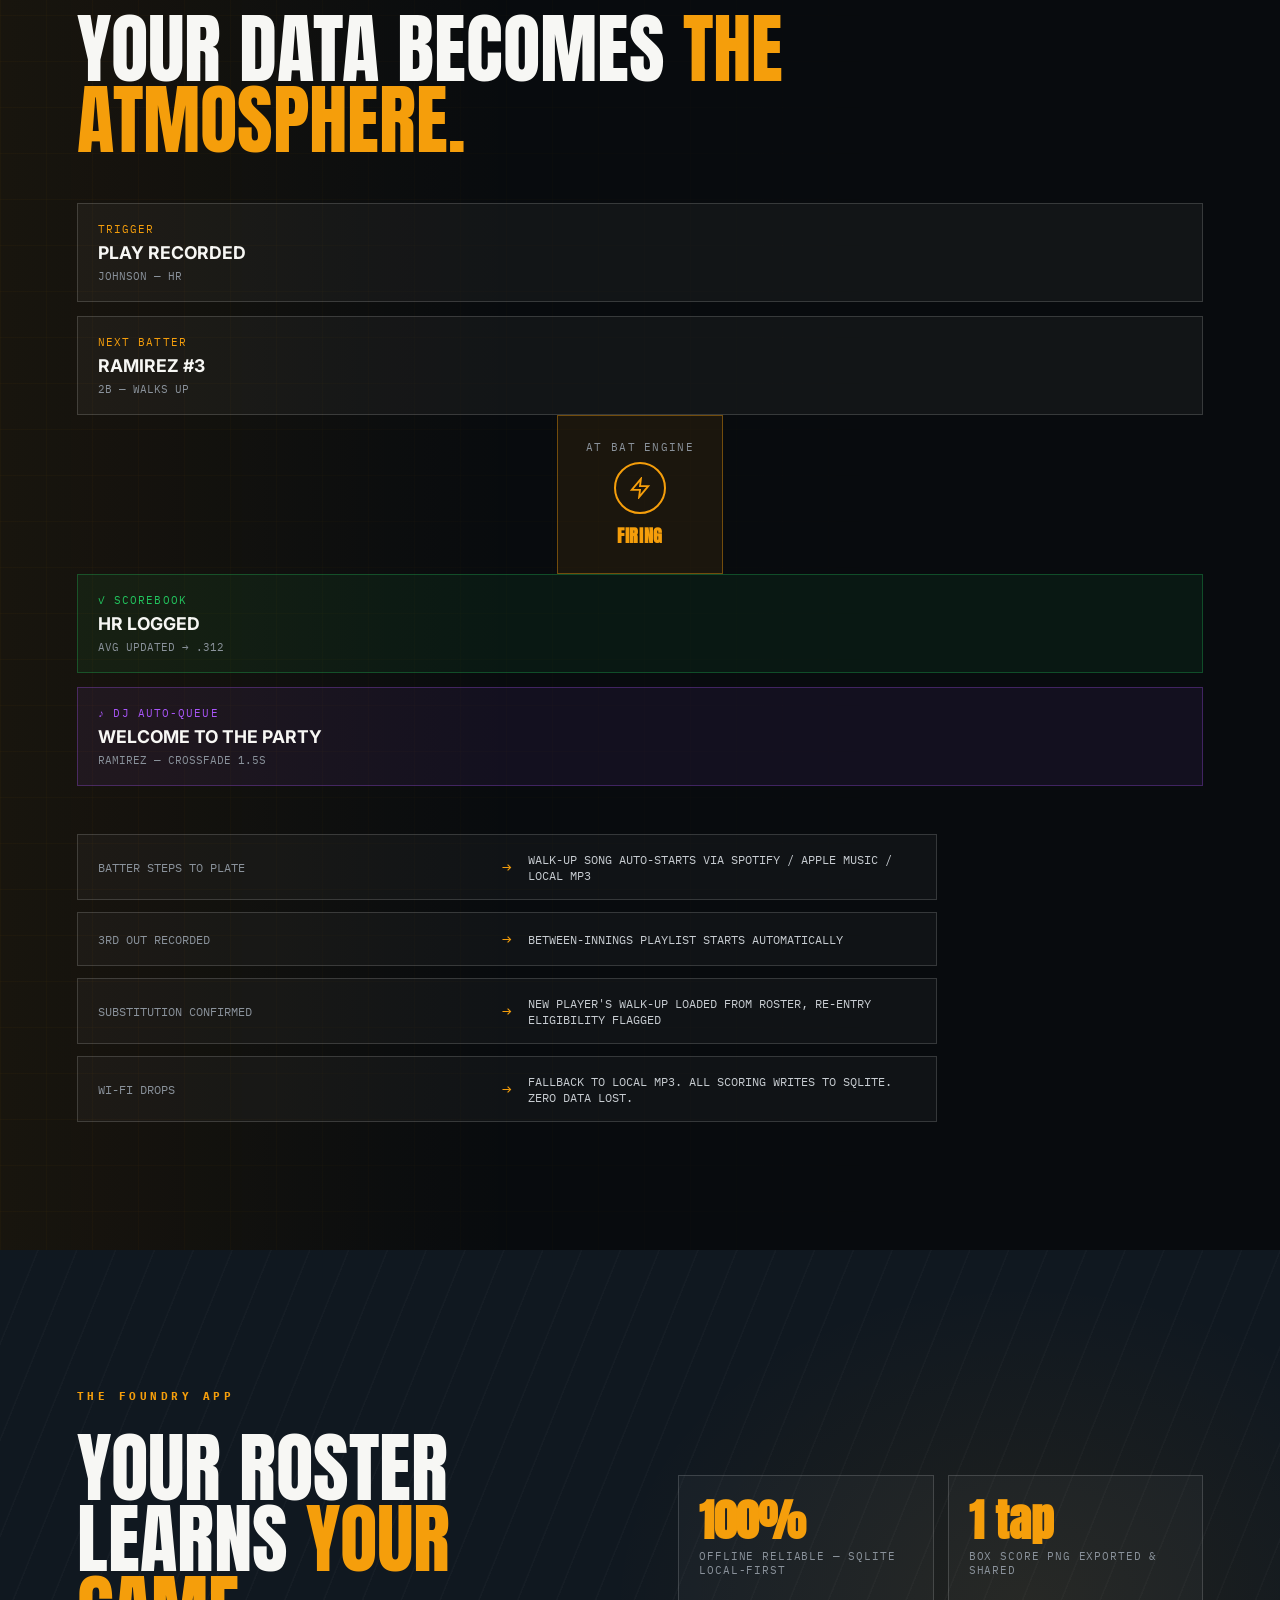
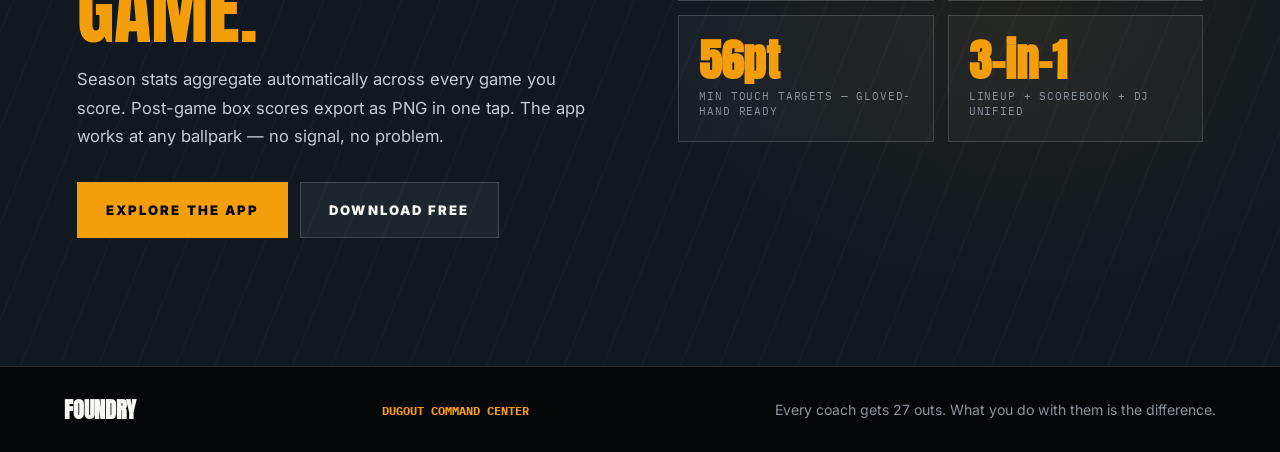
==== commit 1d623aeb: "Arm walk-ups after inning transitions" ====
--- a/index.html
+++ b/index.html
@@ -477,6 +477,6 @@
       <p>Every coach gets 27 outs. What you do with them is the difference.</p>
     </footer>
 
-    <script src="script.js?v=51"></script>
+    <script src="script.js?v=52"></script>
   </body>
 </html>
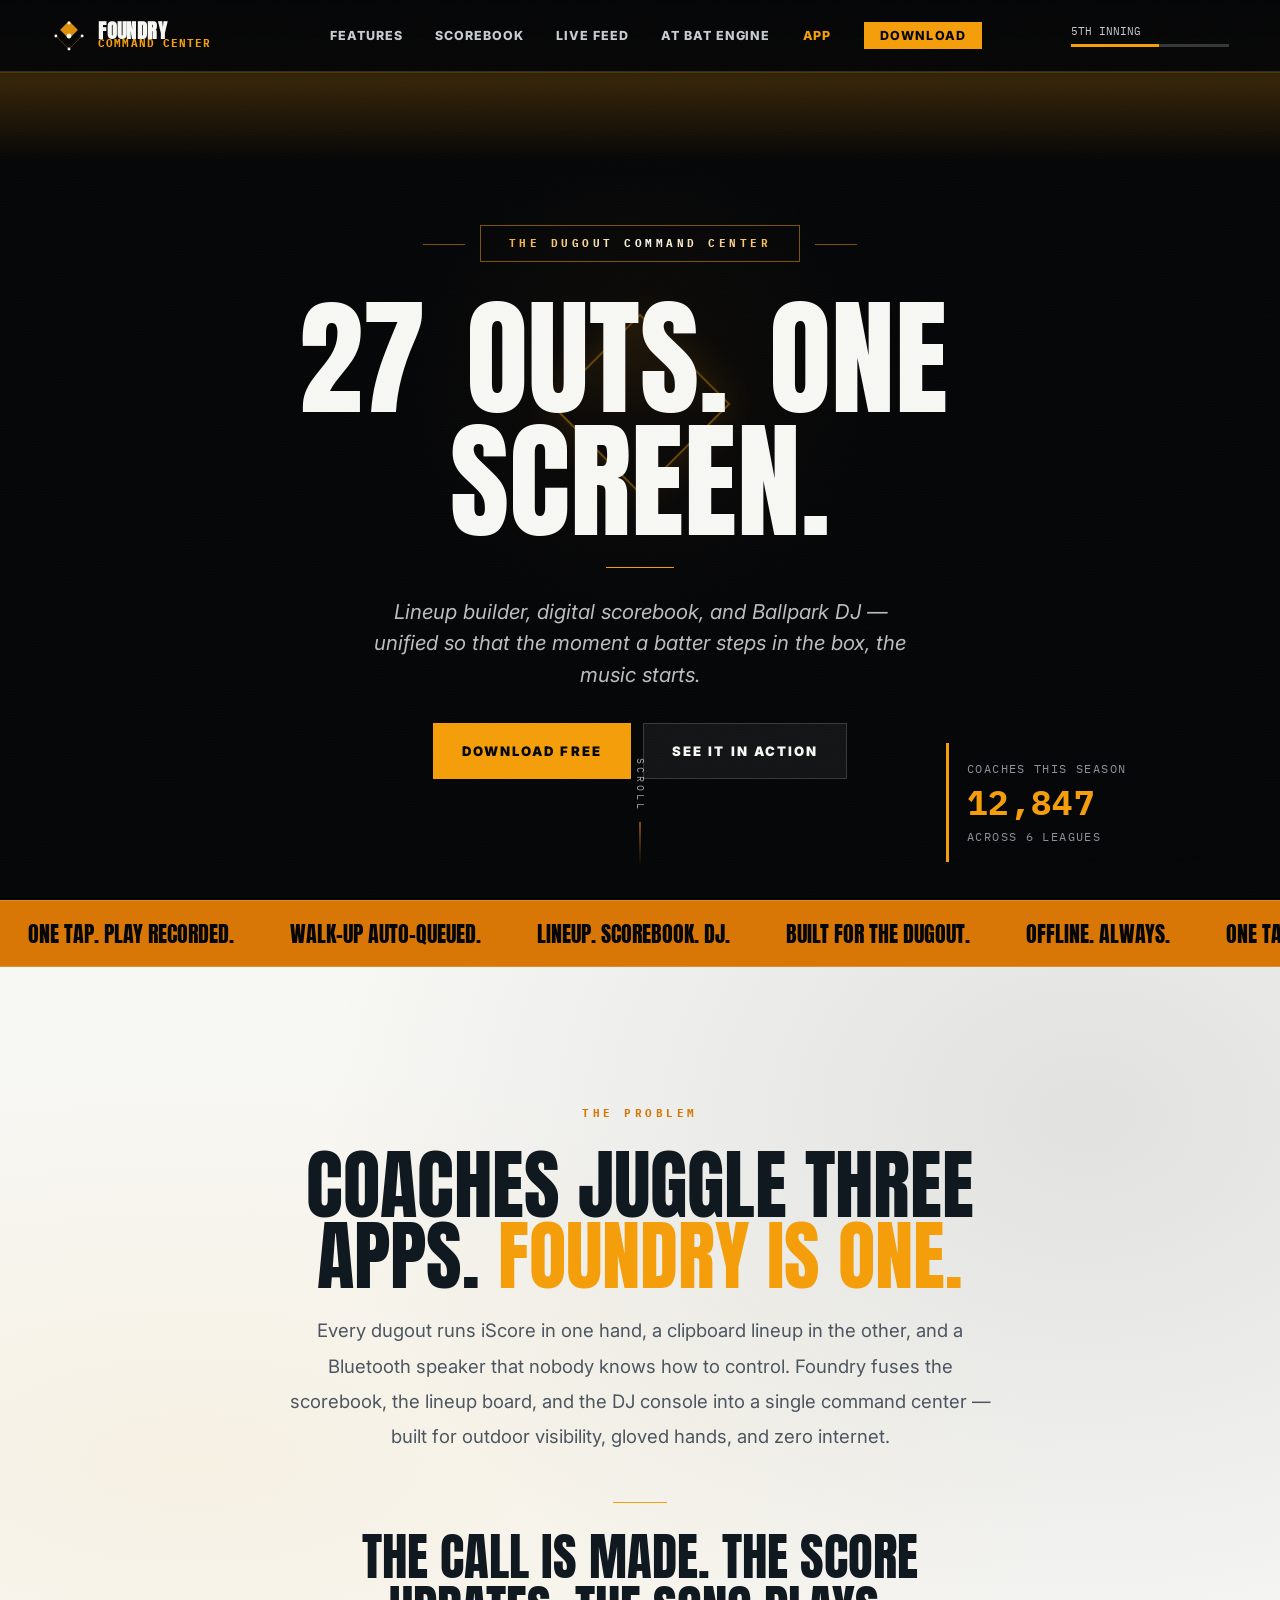
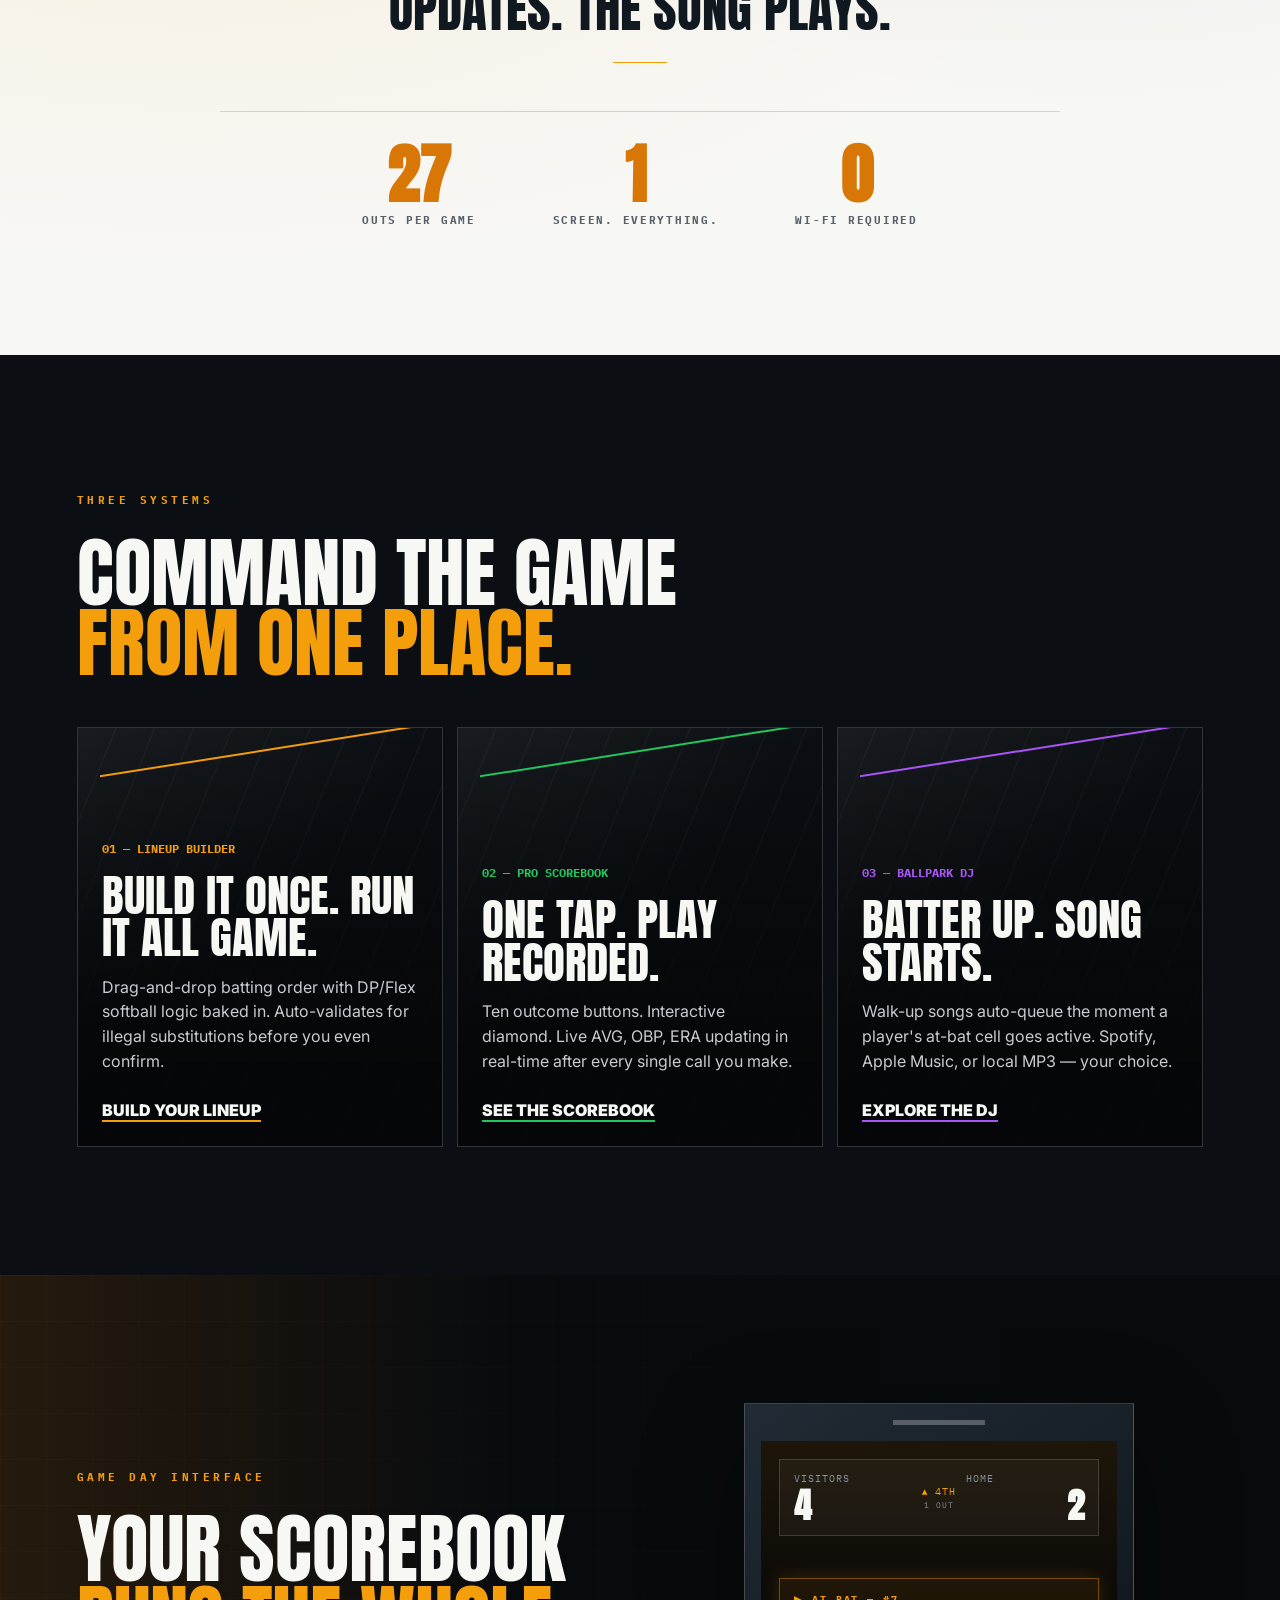
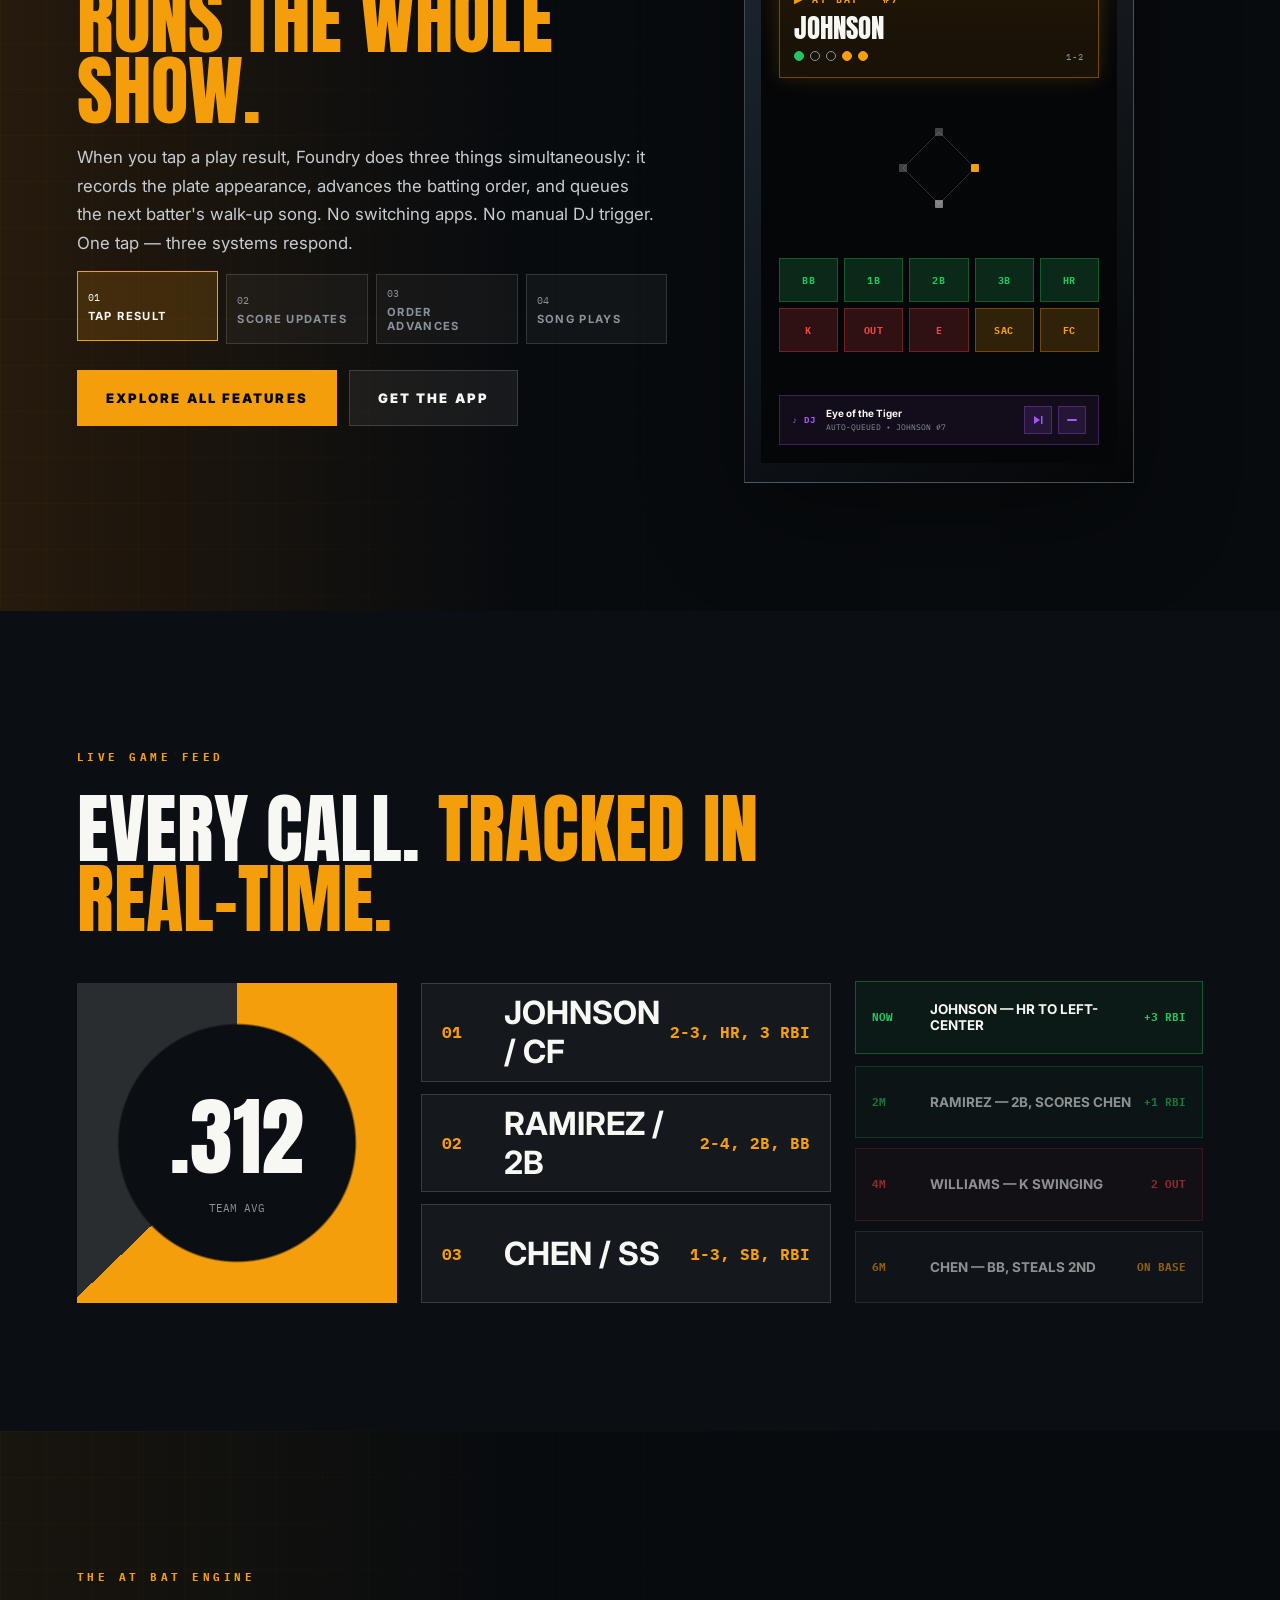
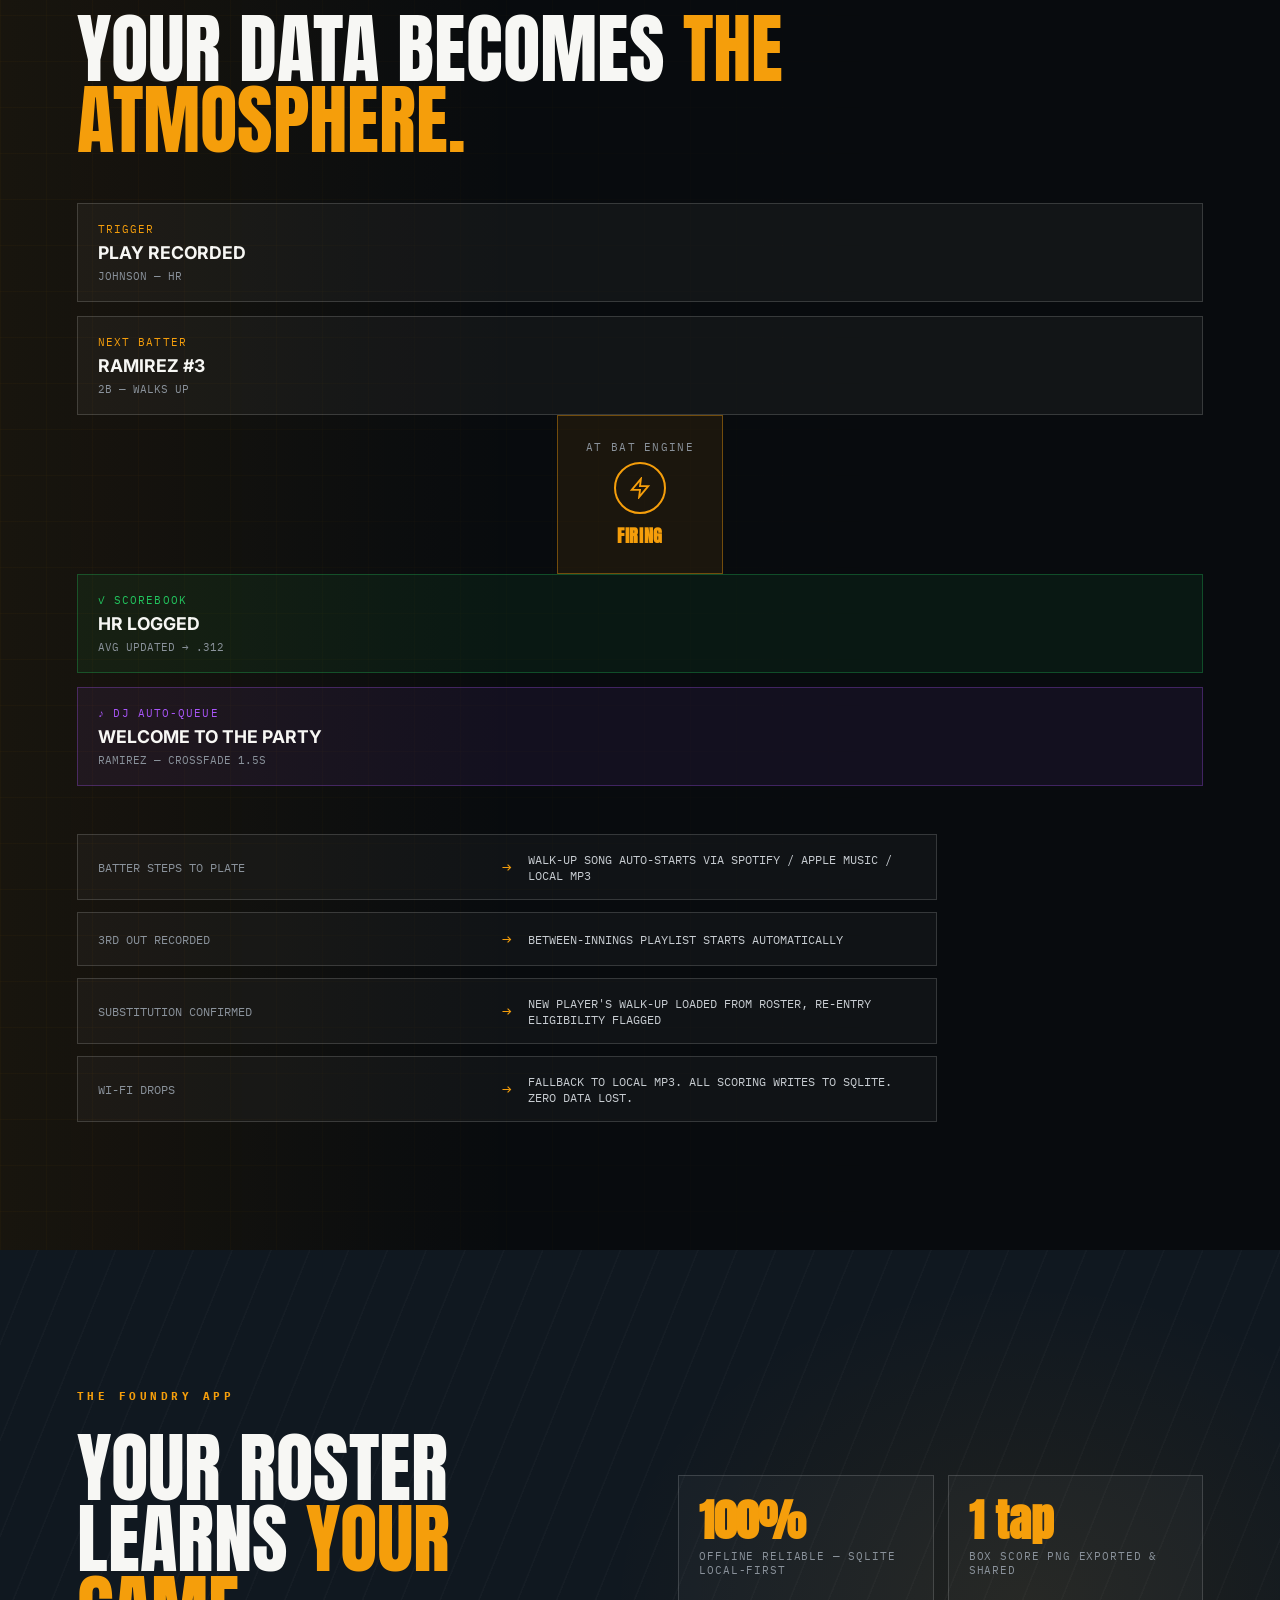
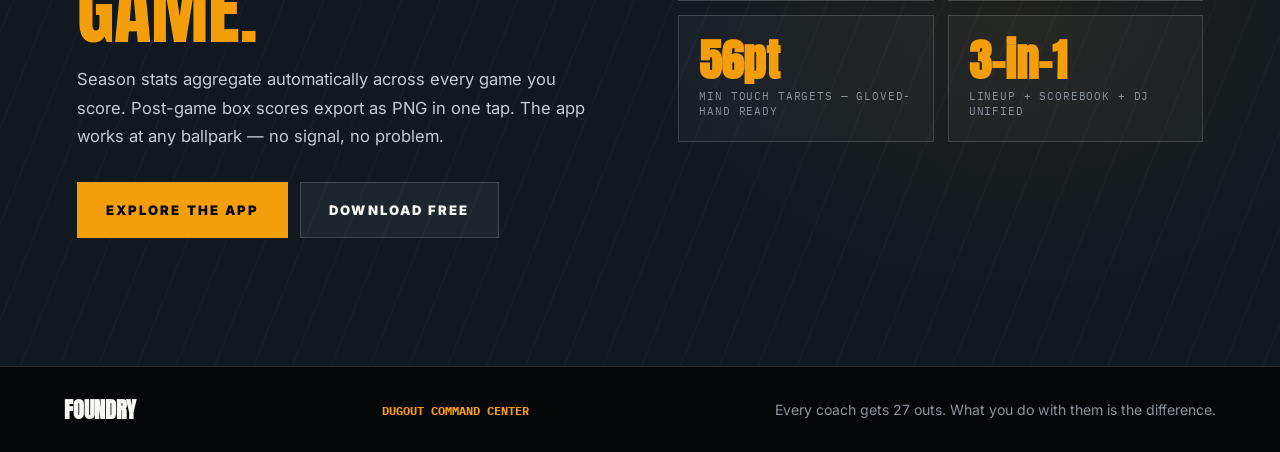
==== commit 7c8f043c: "Load uploaded walk-ups during announcements" ====
--- a/index.html
+++ b/index.html
@@ -477,6 +477,6 @@
       <p>Every coach gets 27 outs. What you do with them is the difference.</p>
     </footer>
 
-    <script src="script.js?v=52"></script>
+    <script src="script.js?v=53"></script>
   </body>
 </html>
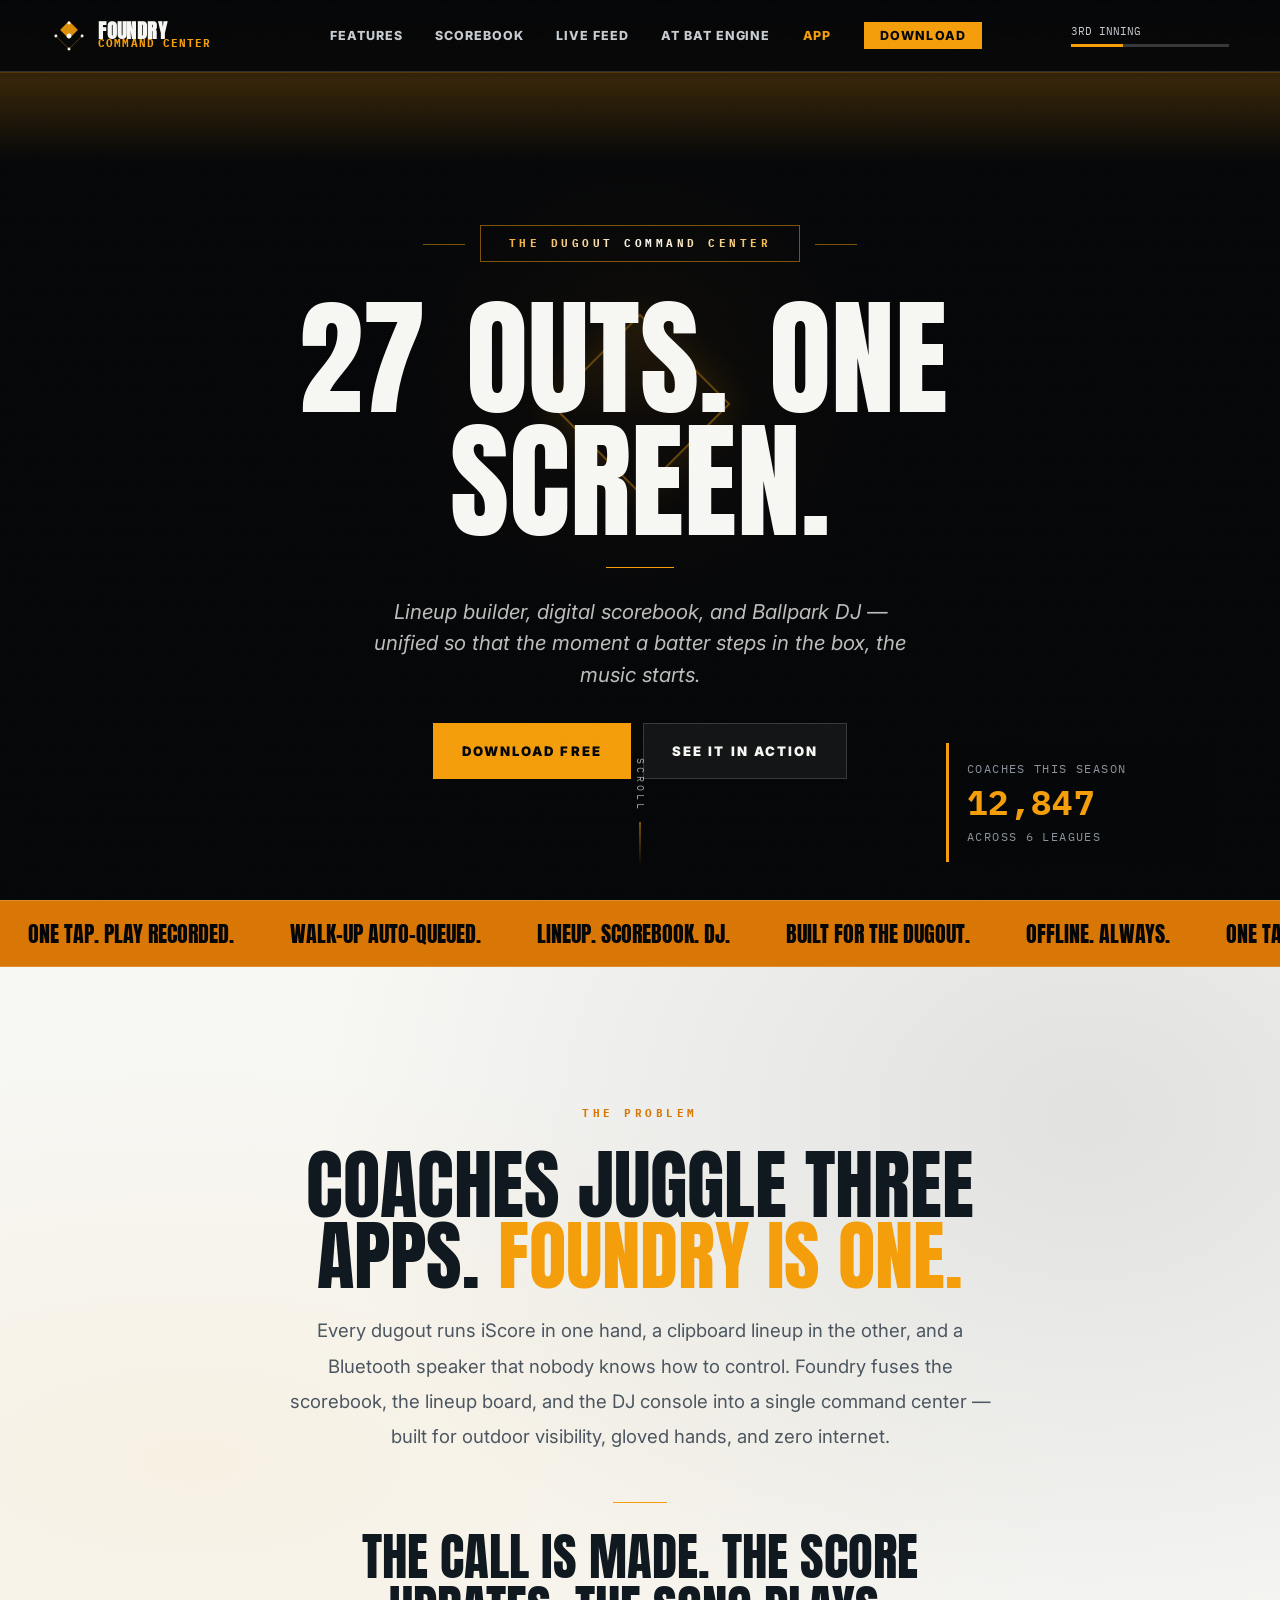
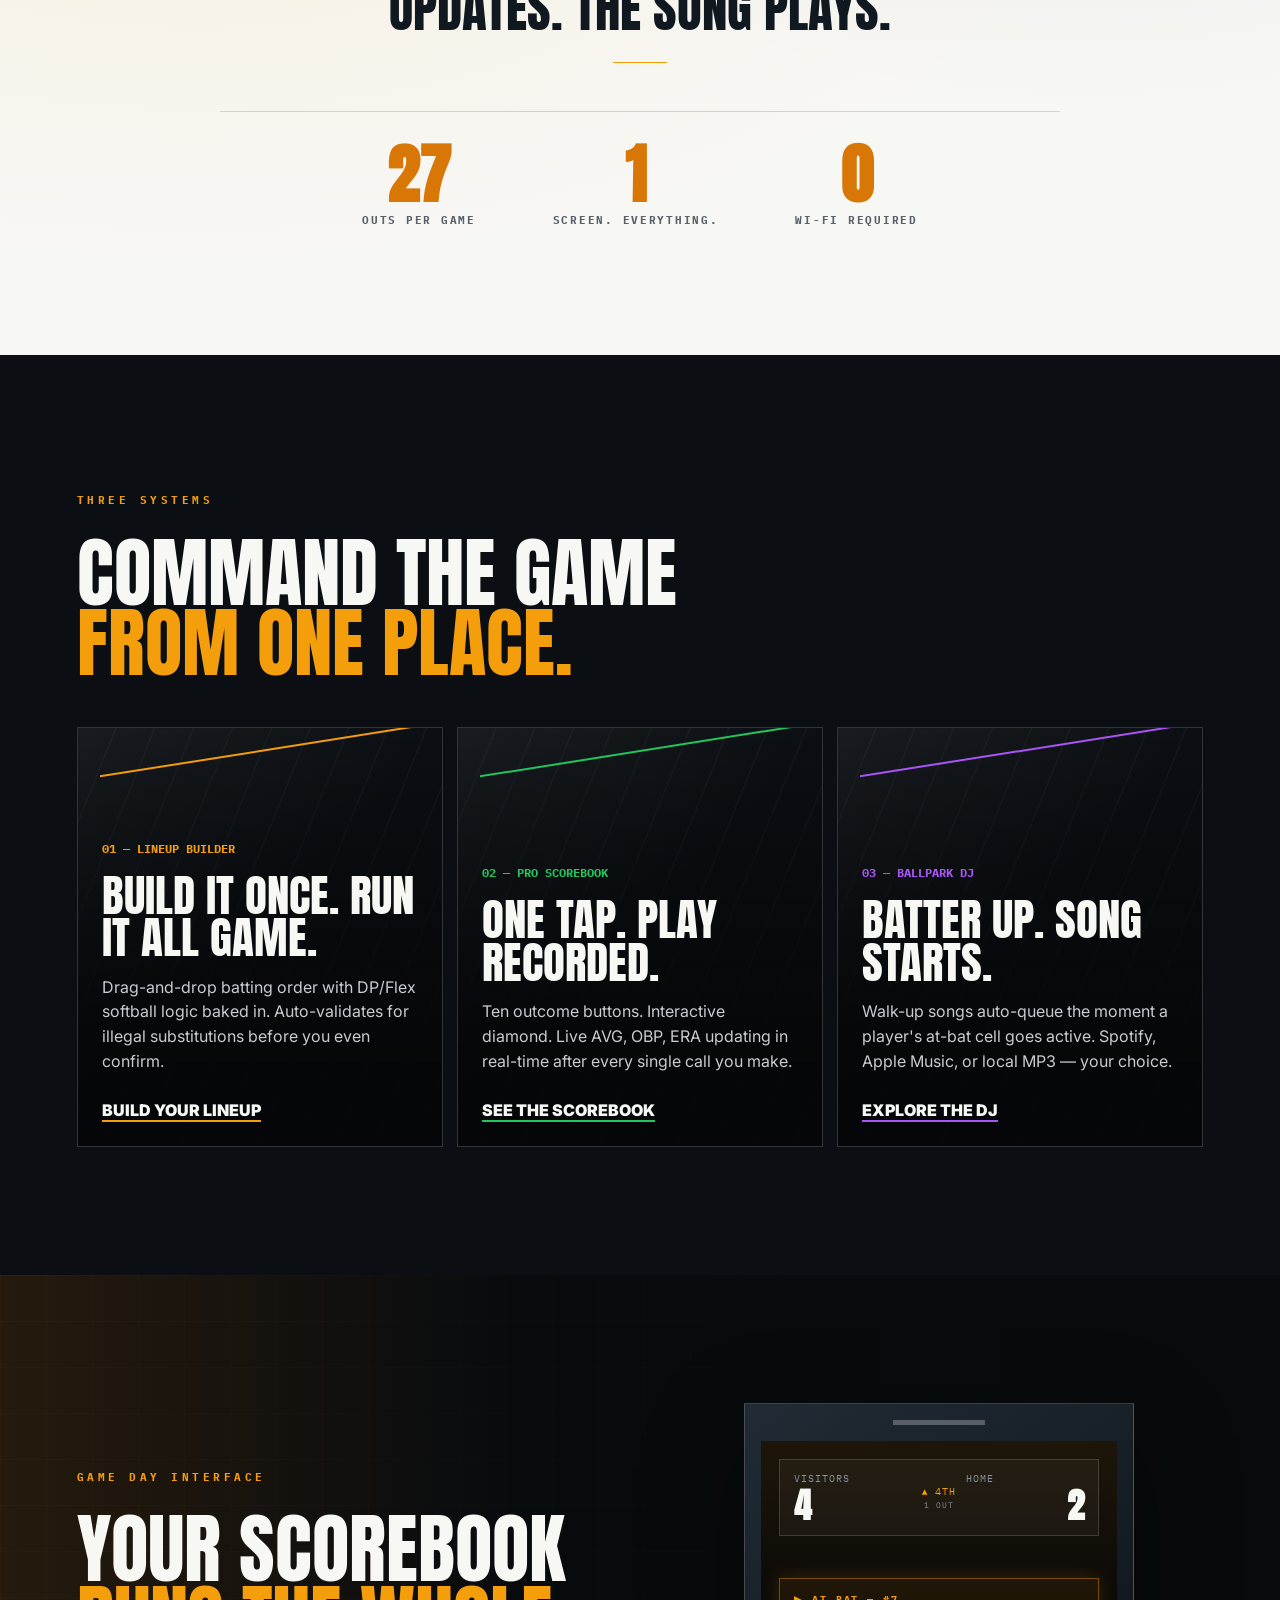
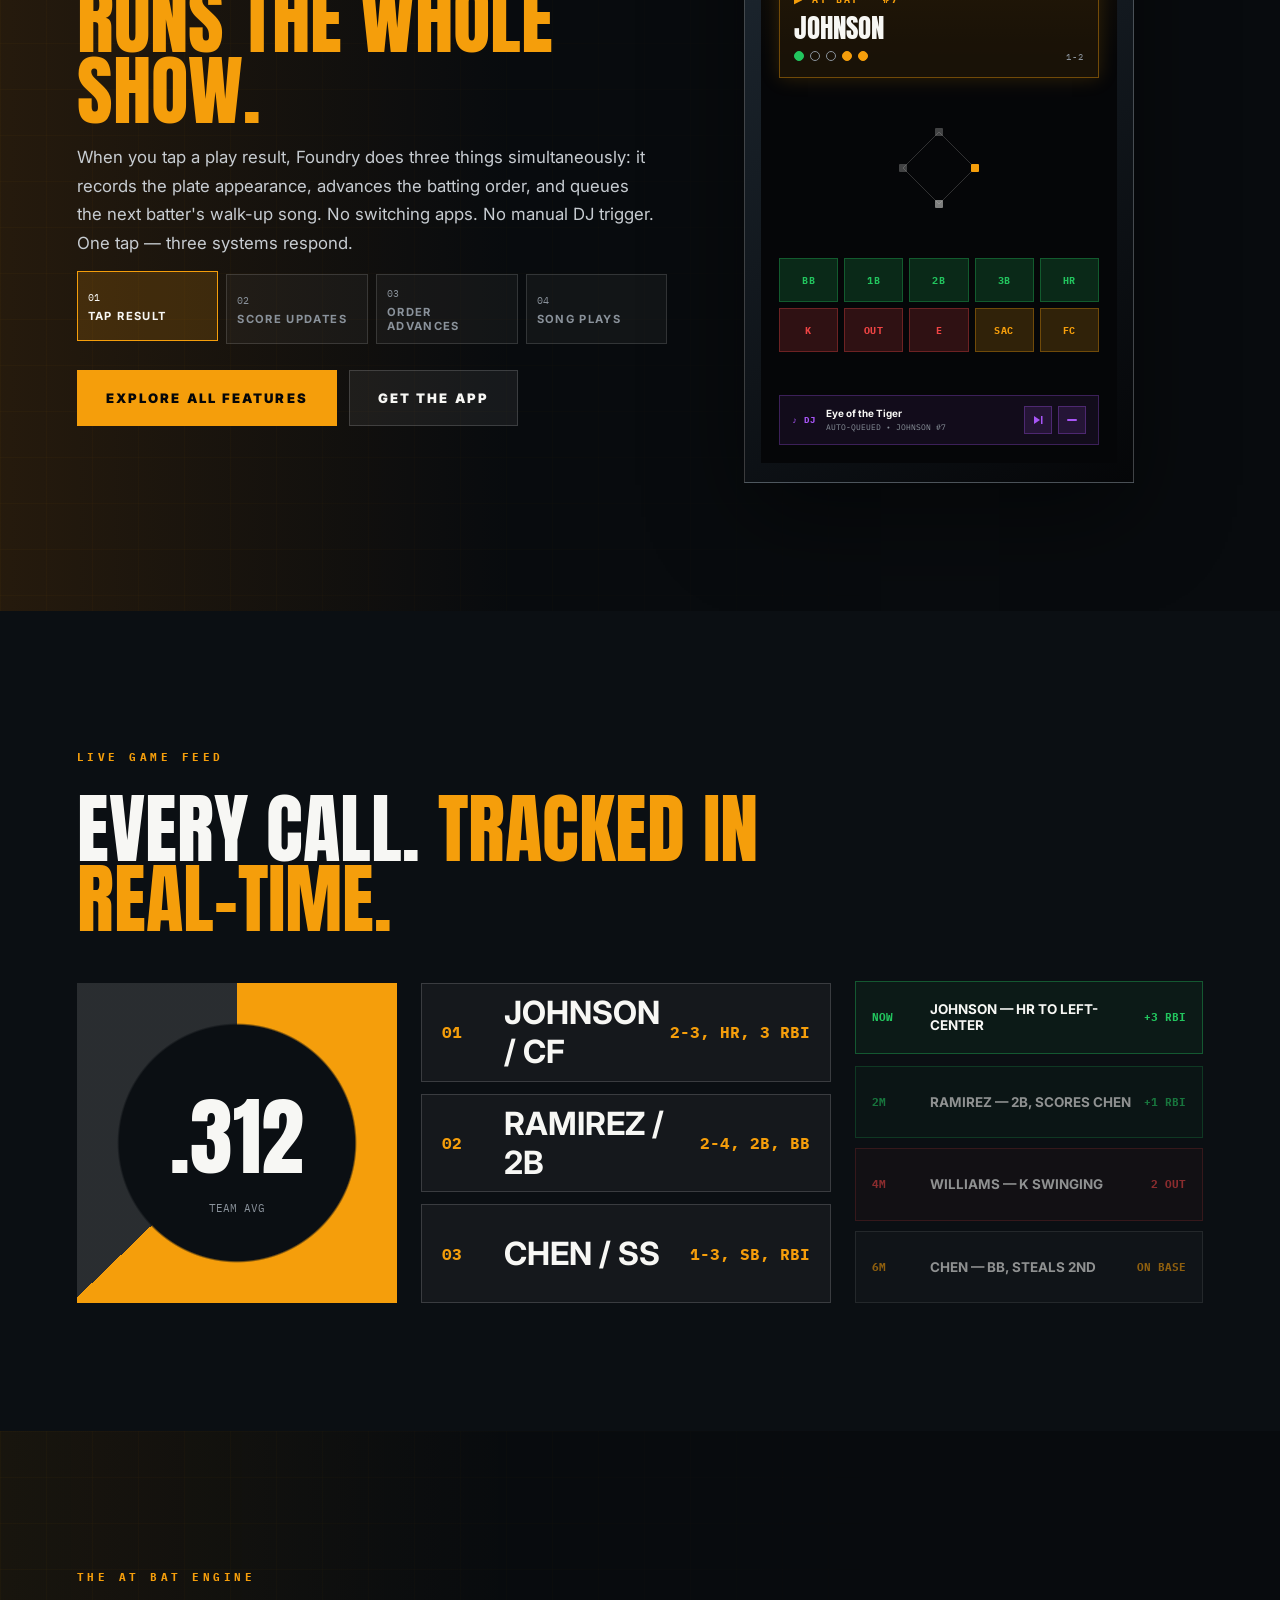
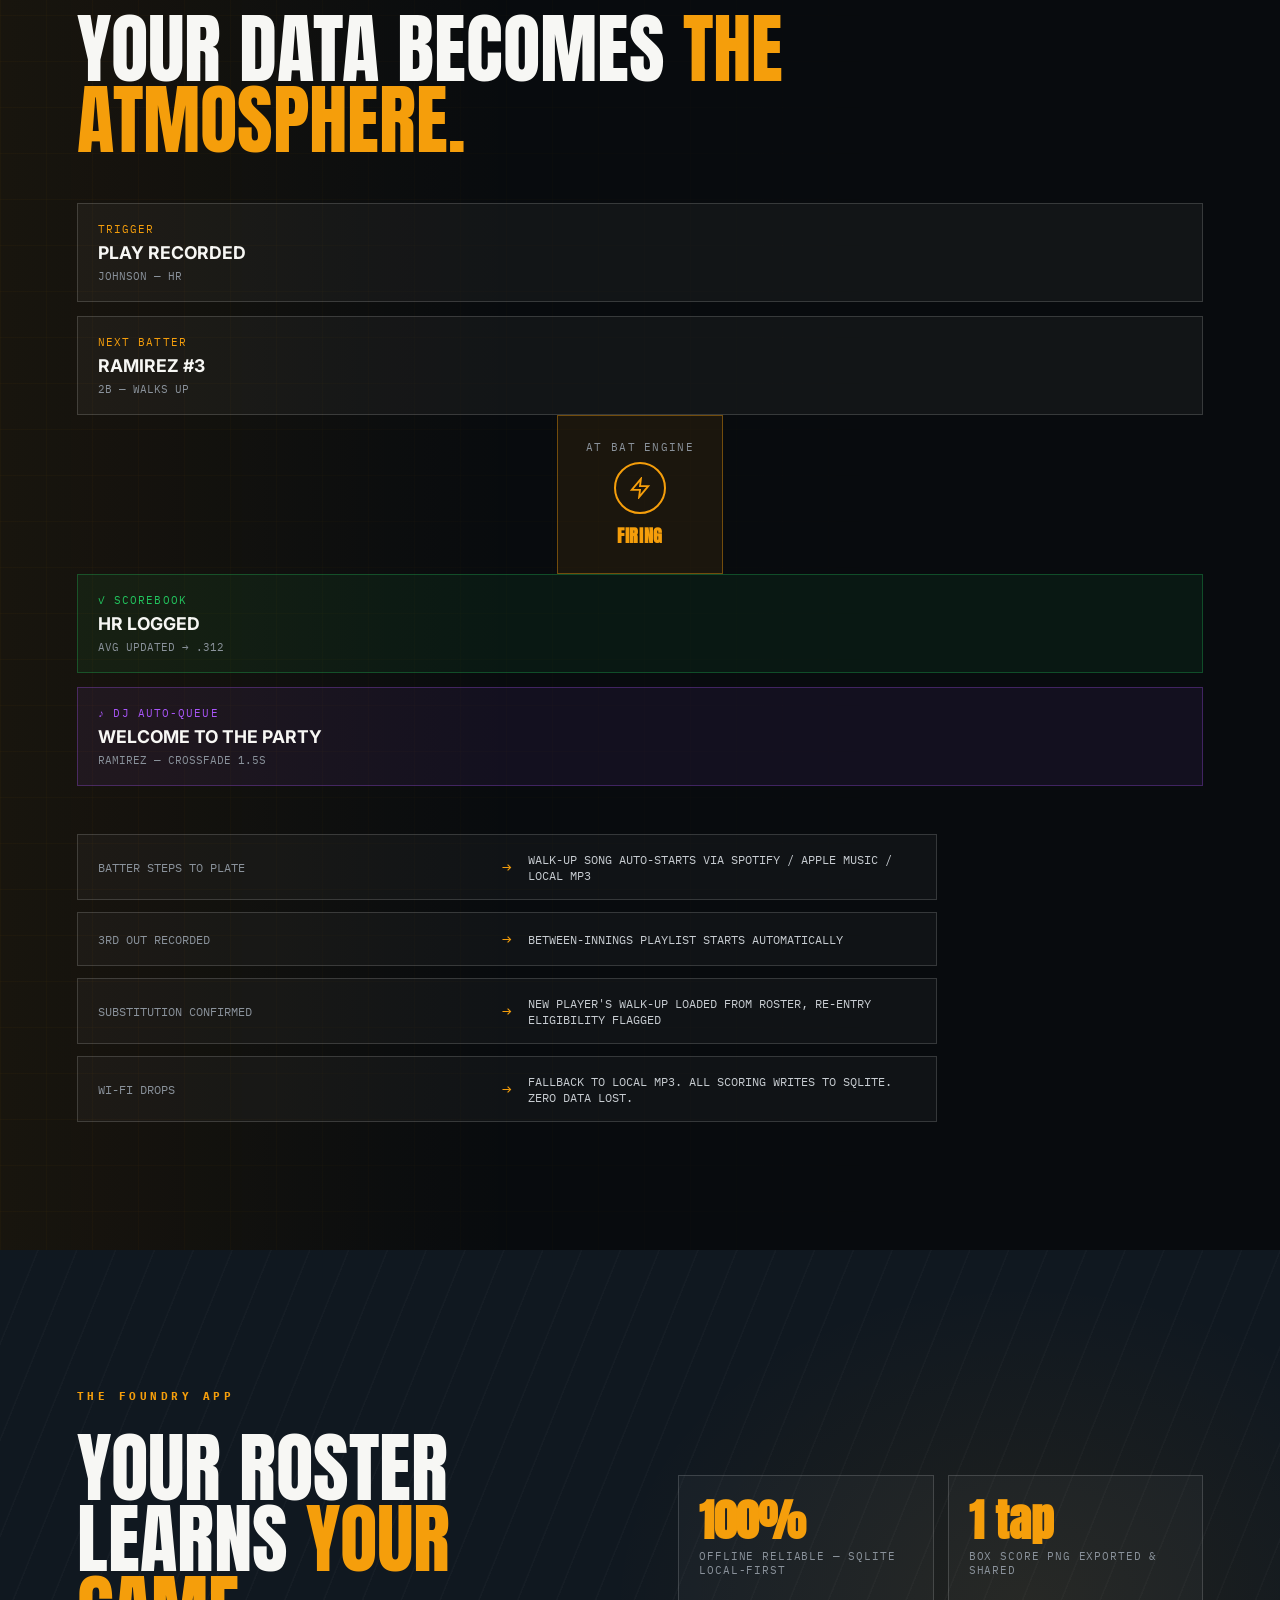
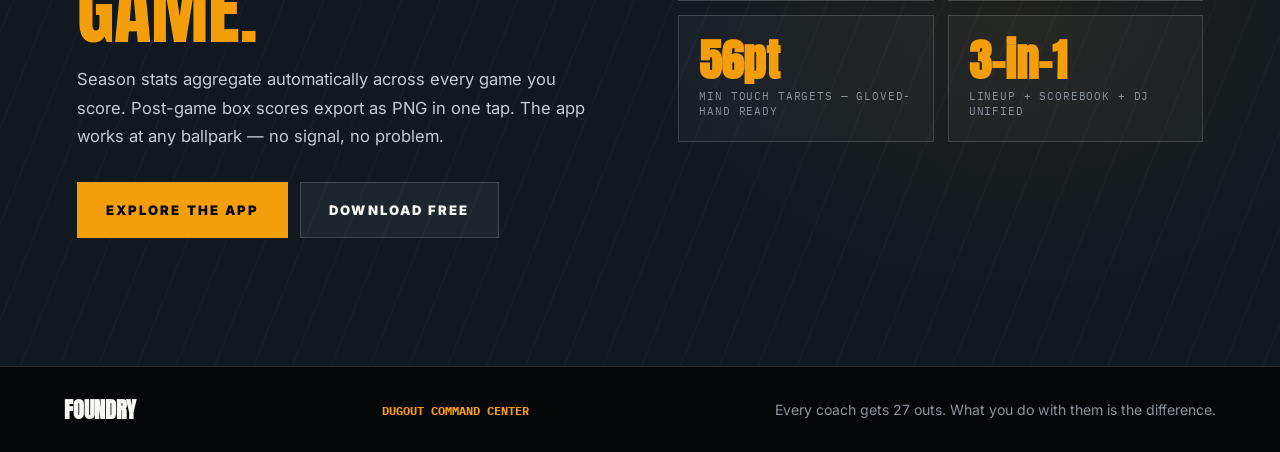
==== commit 211ca3b8: "Avoid replaying armed walk-up audio" ====
--- a/index.html
+++ b/index.html
@@ -477,6 +477,6 @@
       <p>Every coach gets 27 outs. What you do with them is the difference.</p>
     </footer>
 
-    <script src="script.js?v=53"></script>
+    <script src="script.js?v=54"></script>
   </body>
 </html>
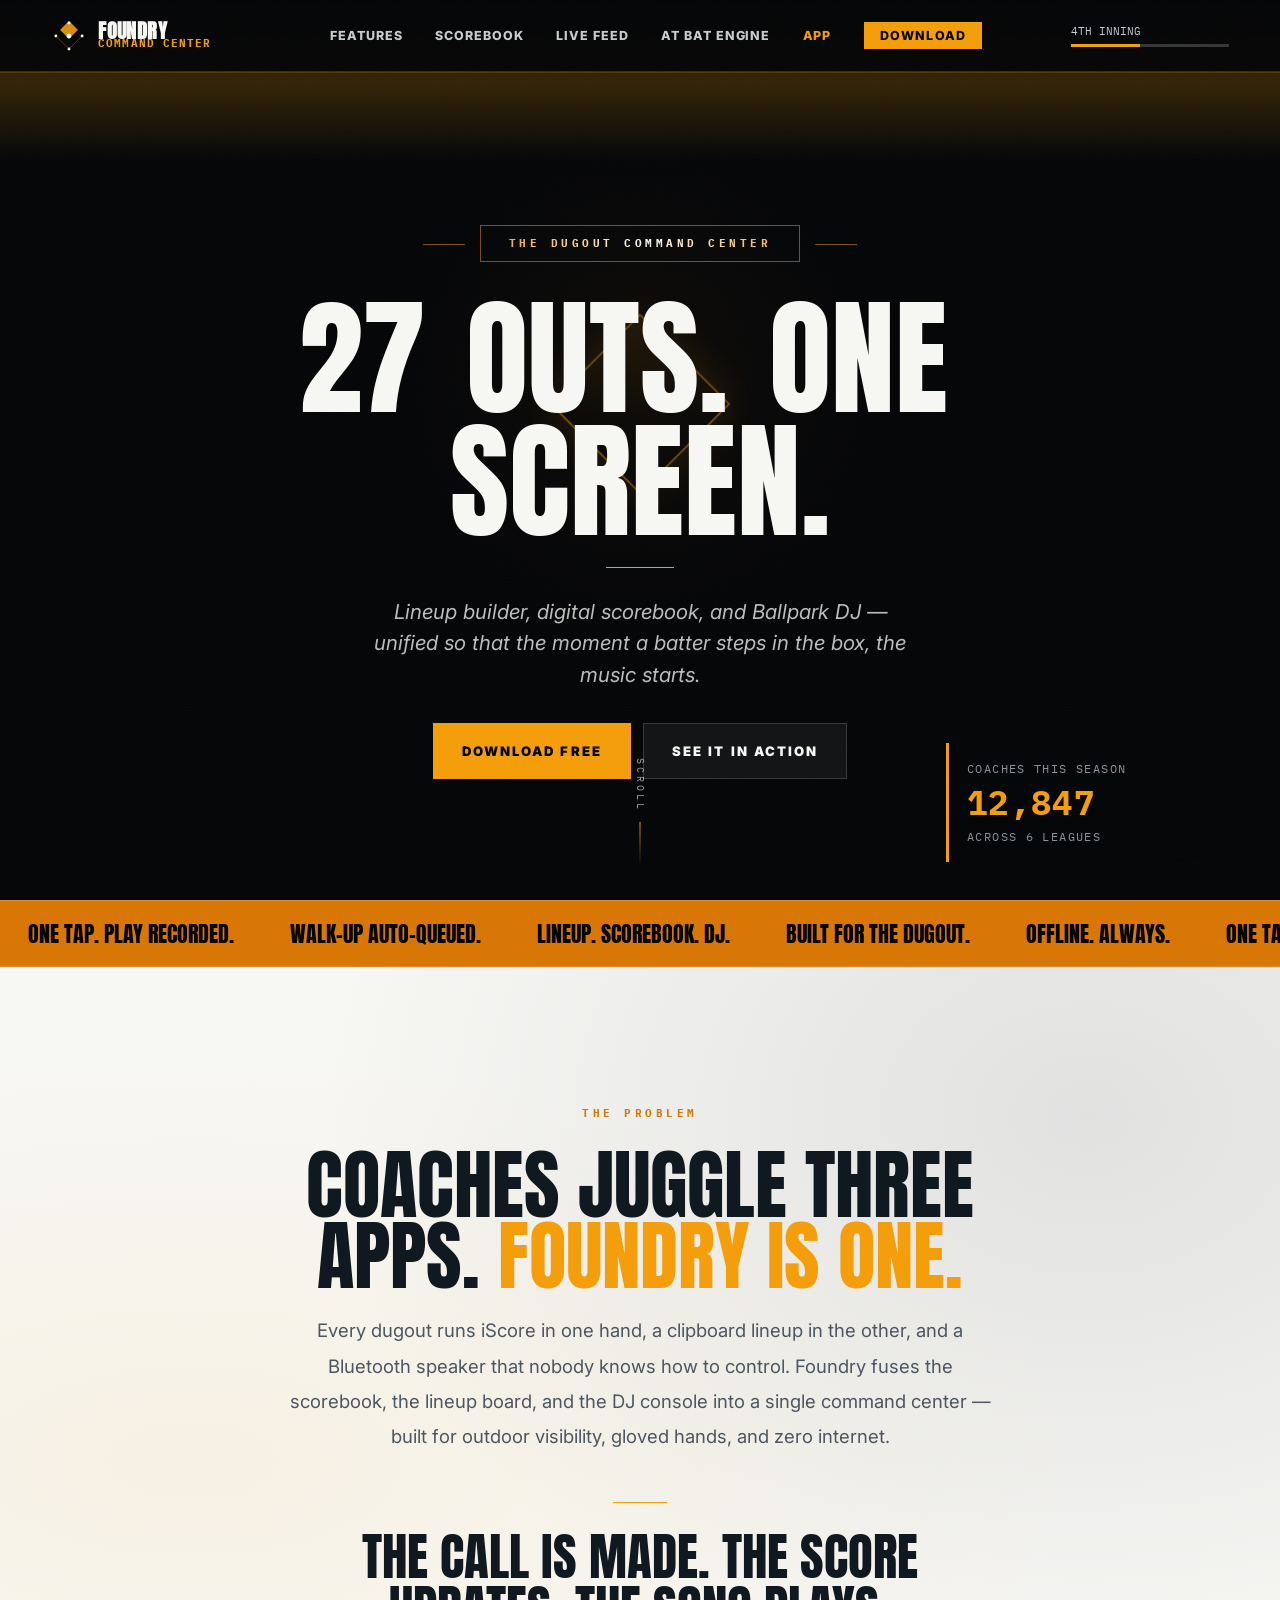
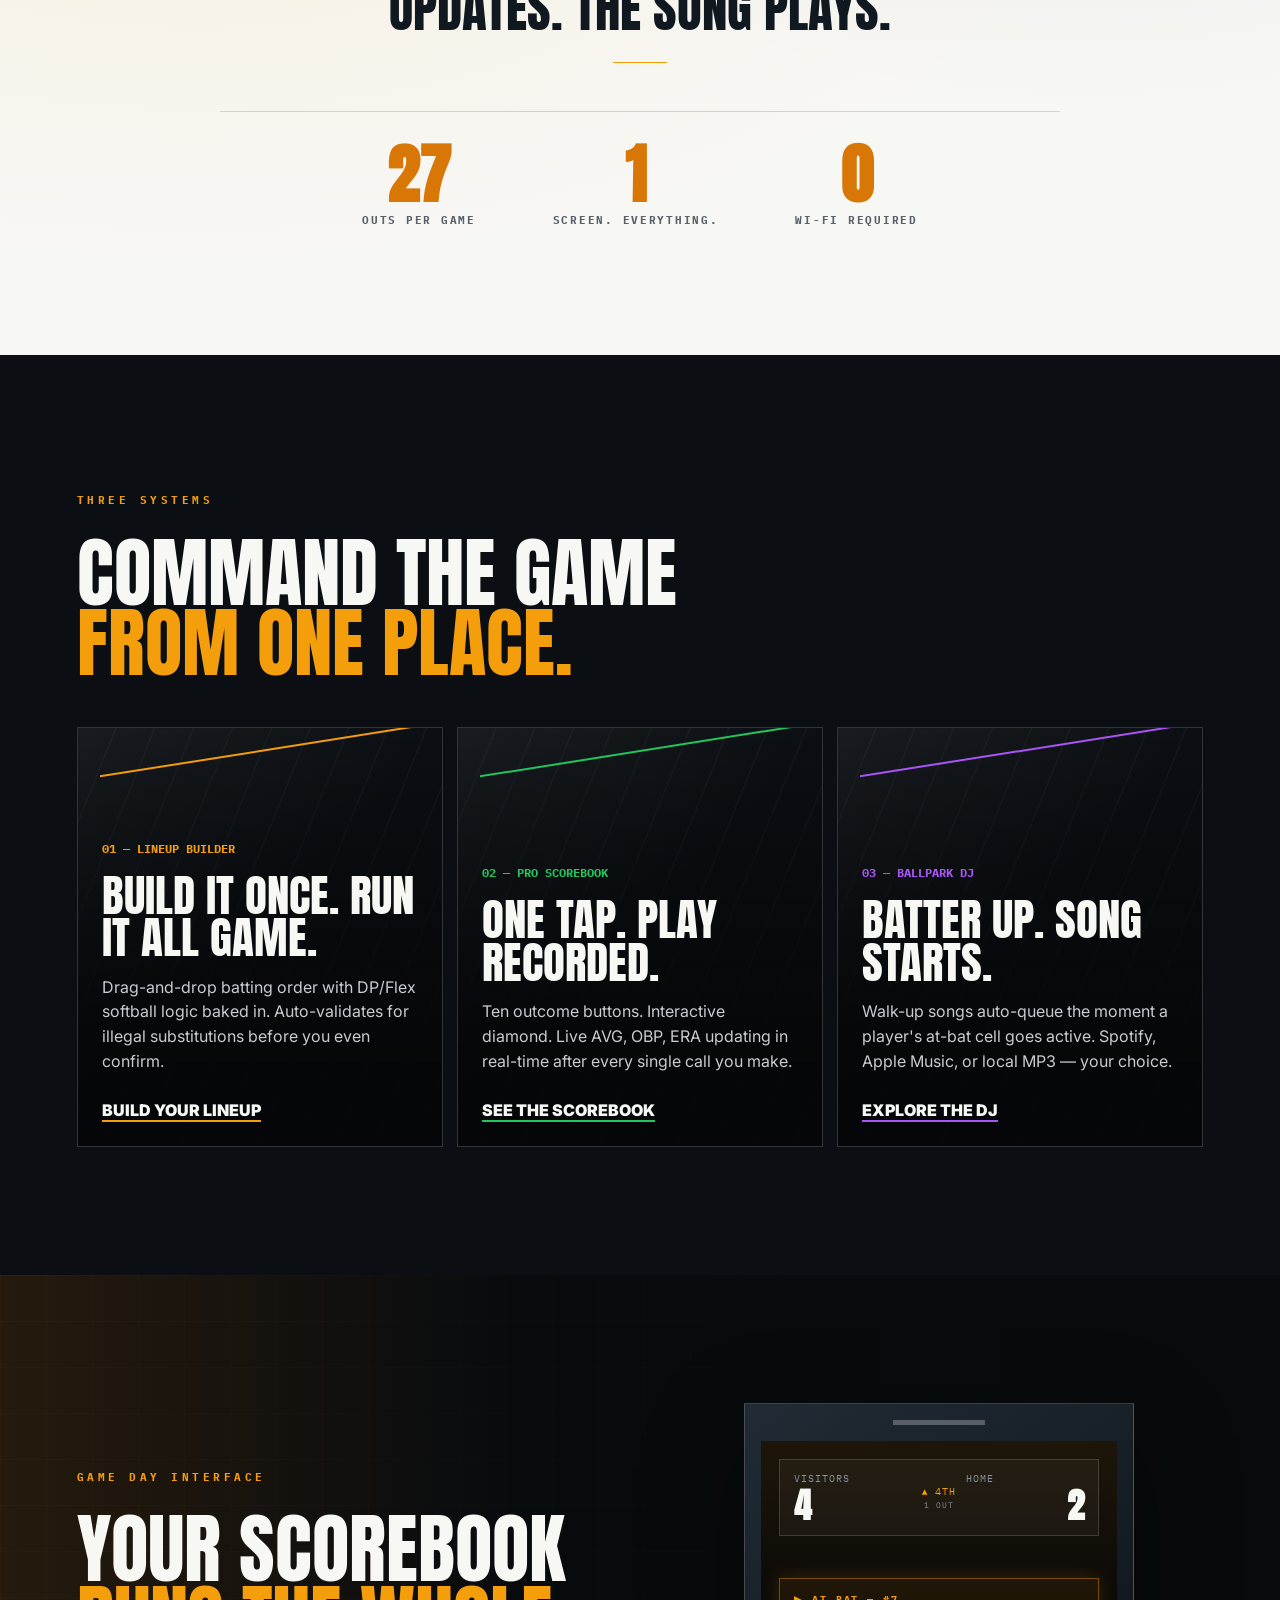
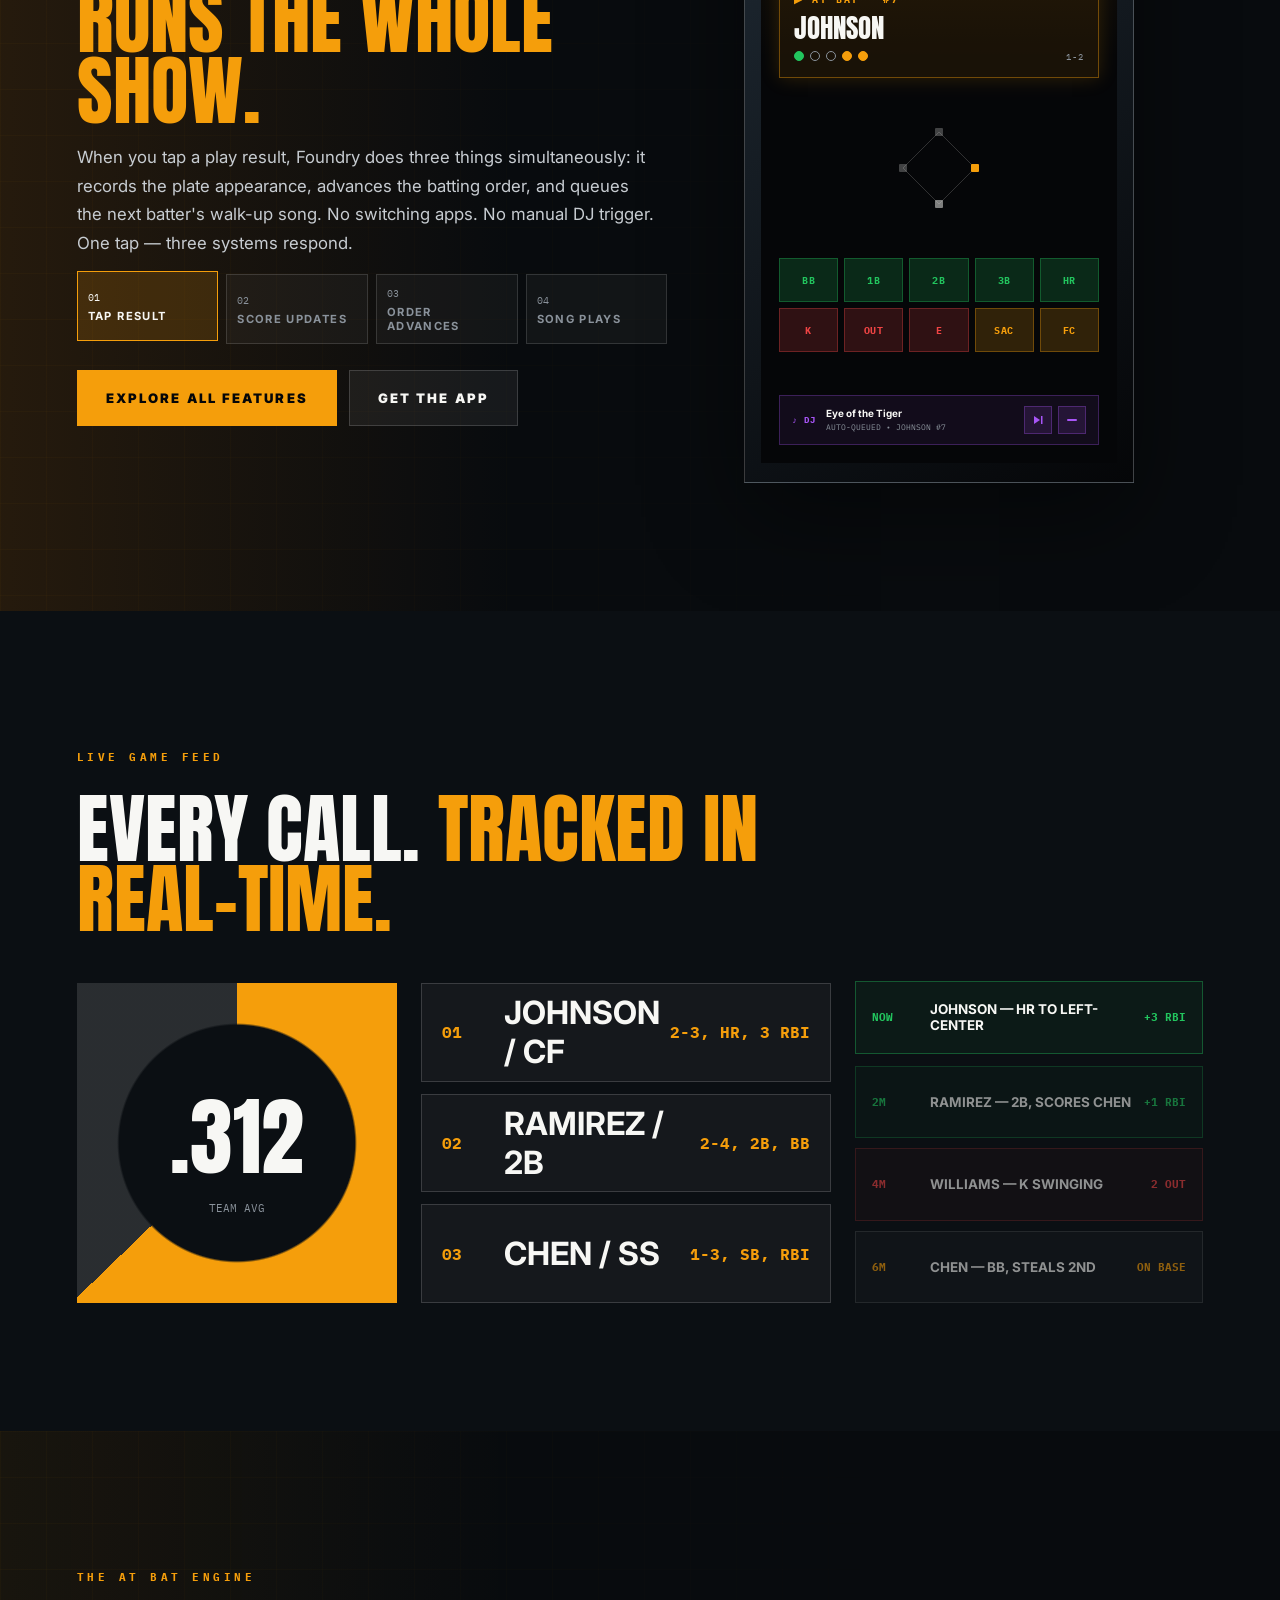
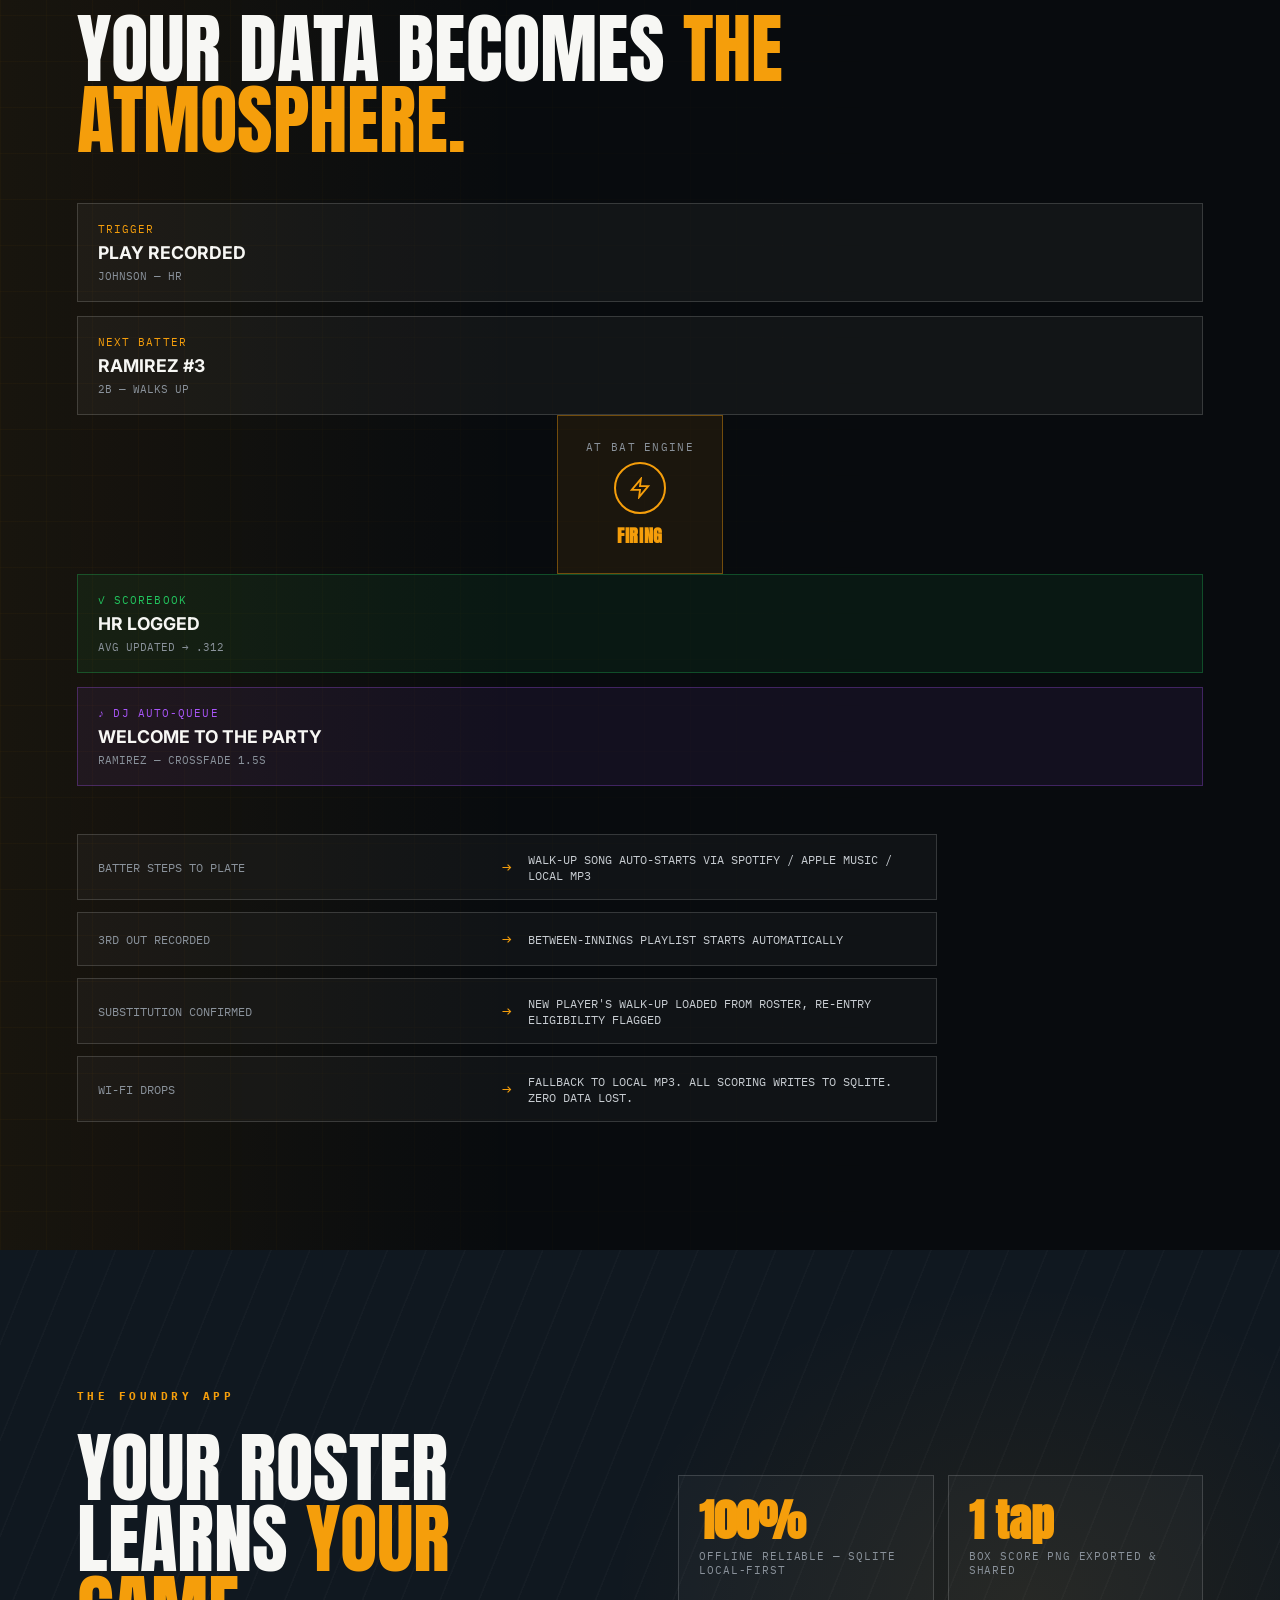
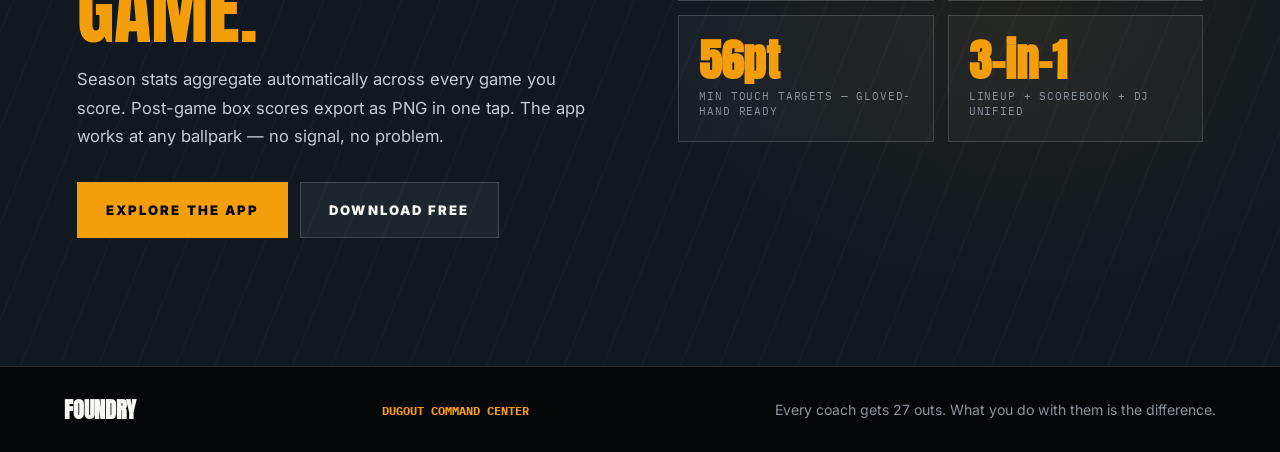
==== commit 72b01c78: "Publish latest walk-up library to mobile" ====
--- a/index.html
+++ b/index.html
@@ -477,6 +477,6 @@
       <p>Every coach gets 27 outs. What you do with them is the difference.</p>
     </footer>
 
-    <script src="script.js?v=54"></script>
+    <script src="script.js?v=56"></script>
   </body>
 </html>
